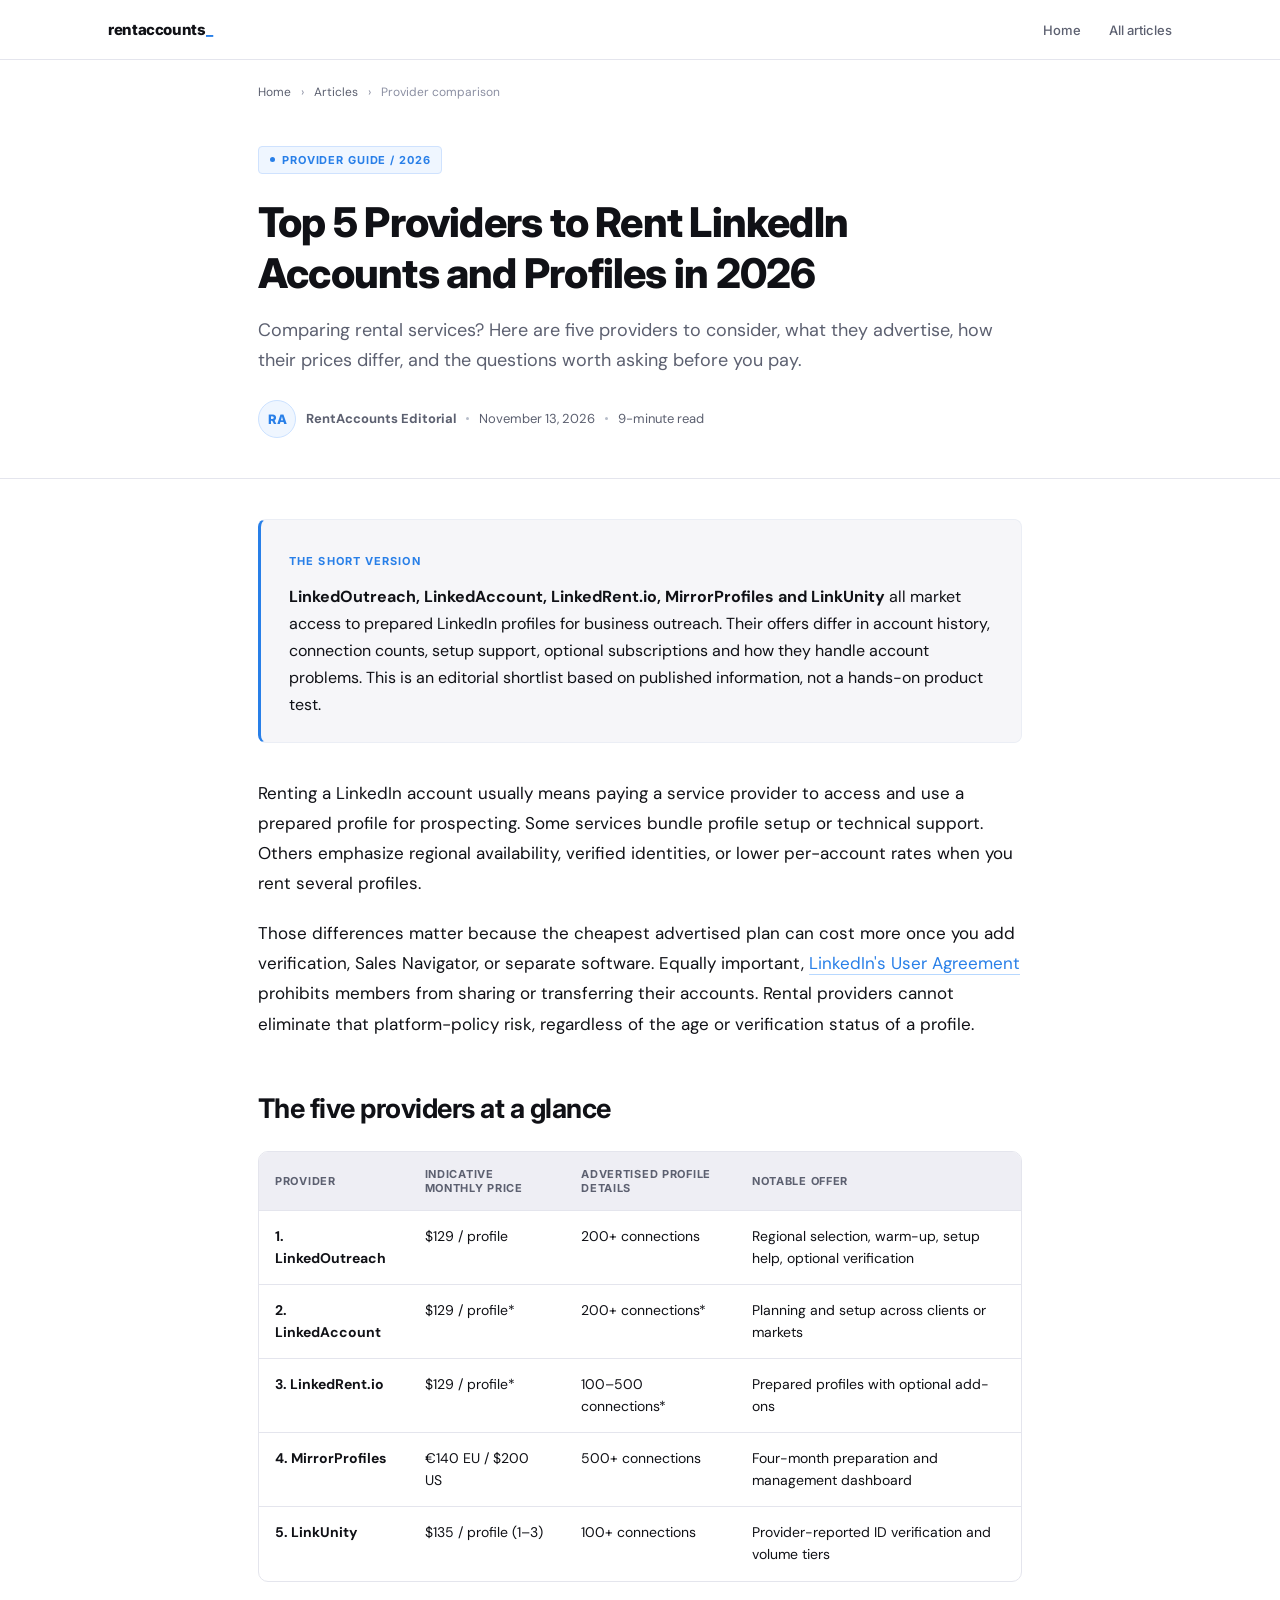
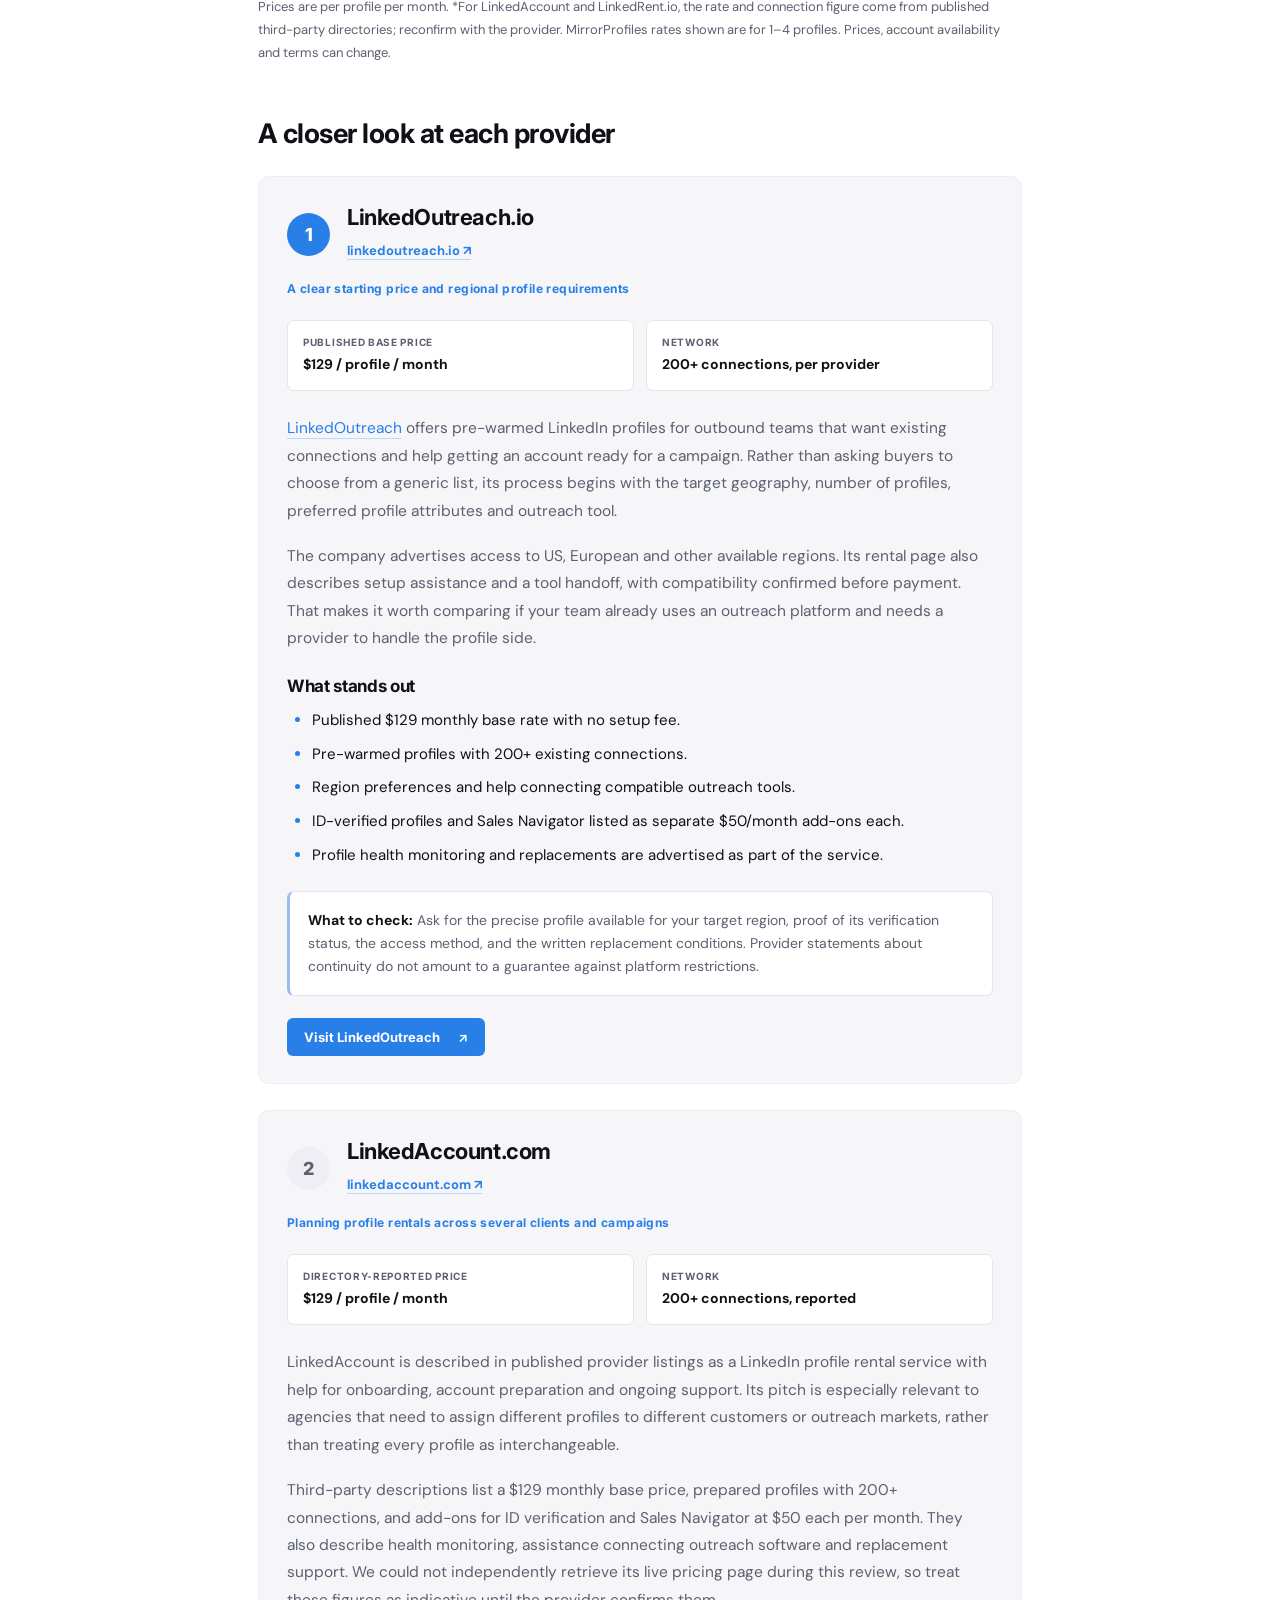
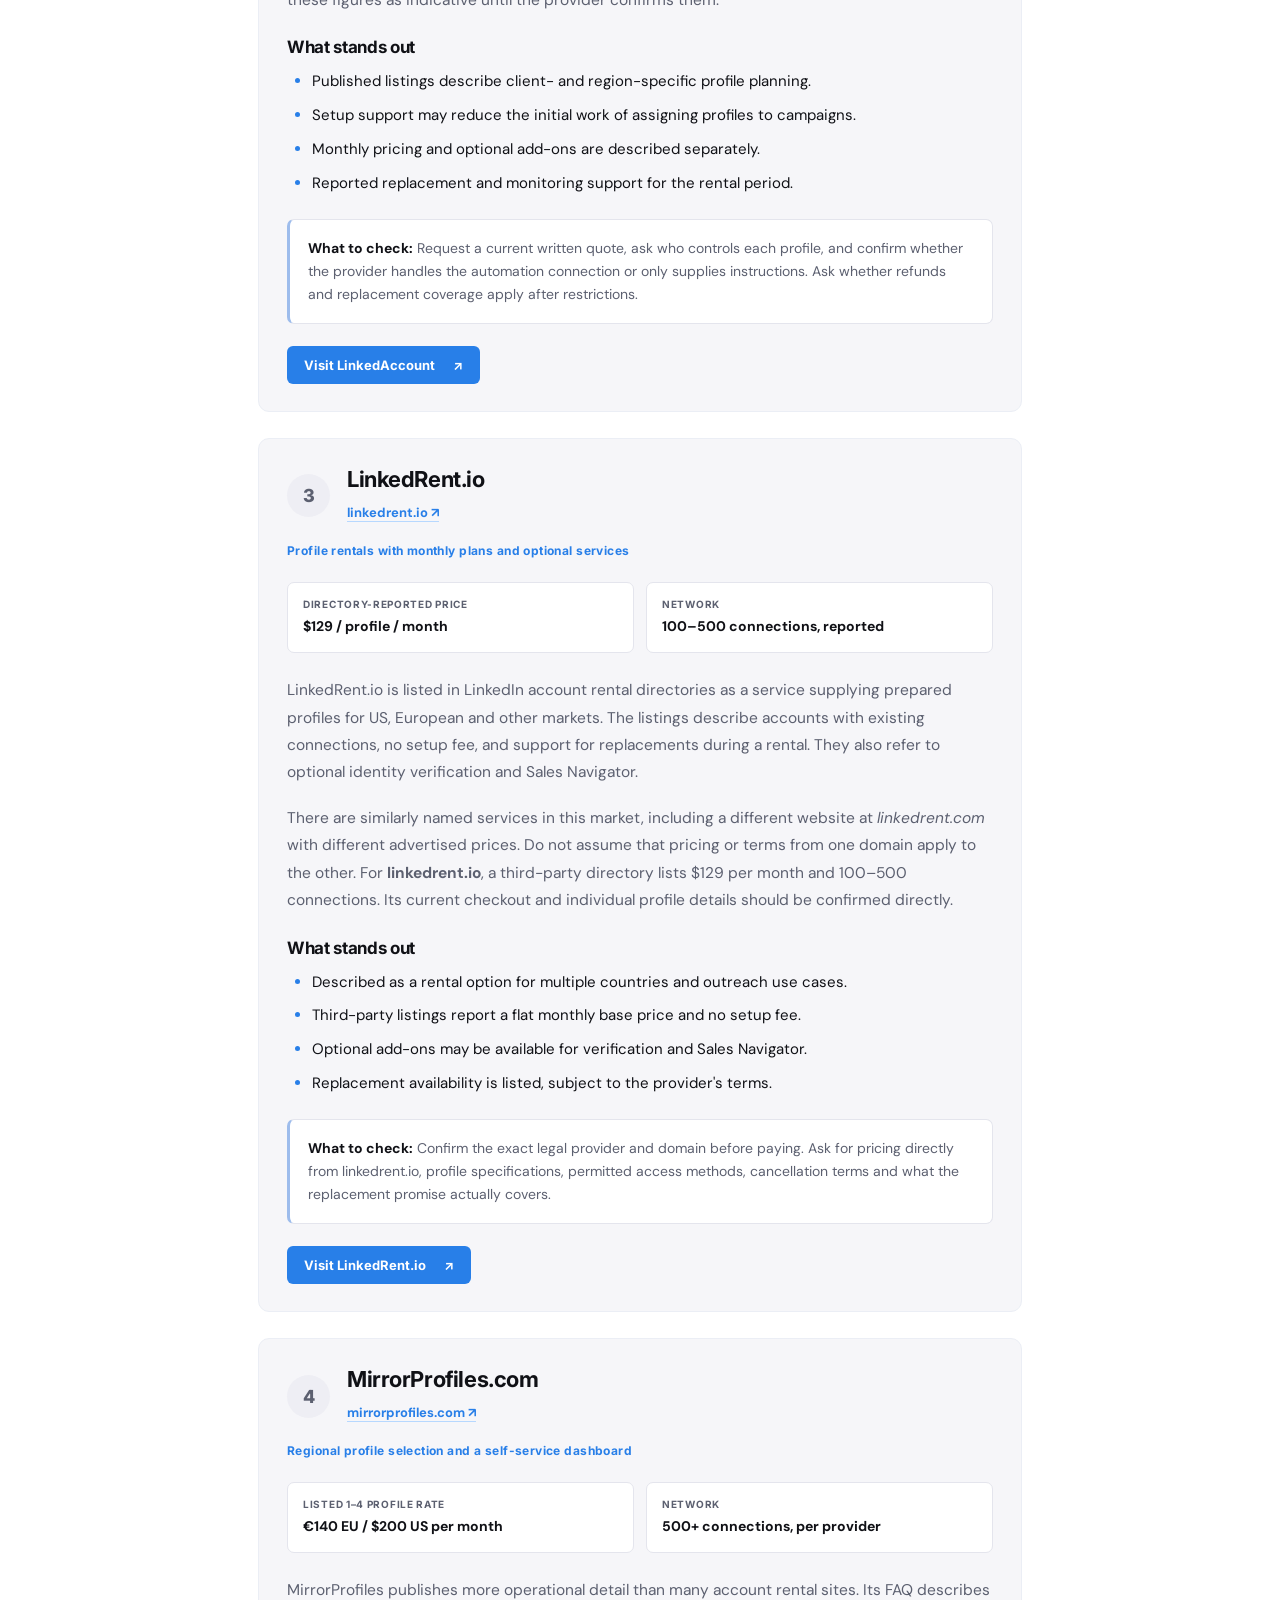
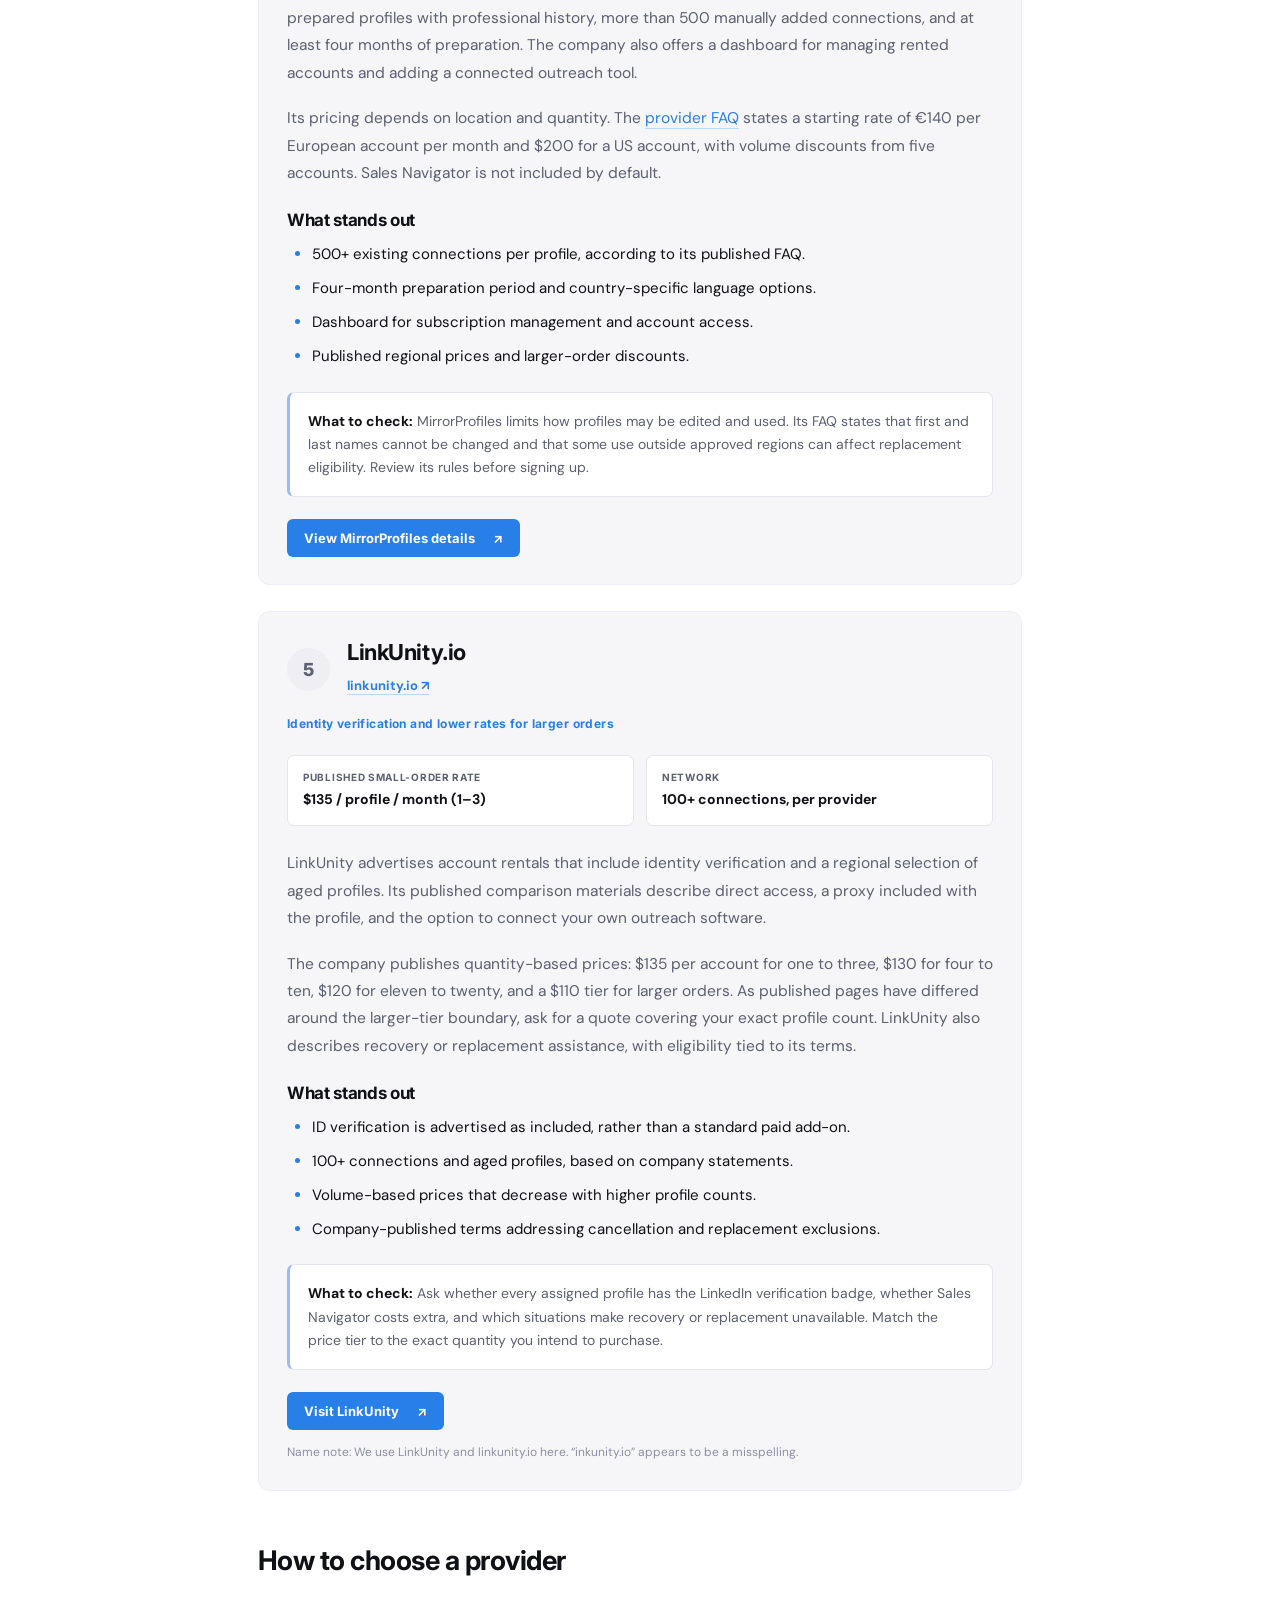
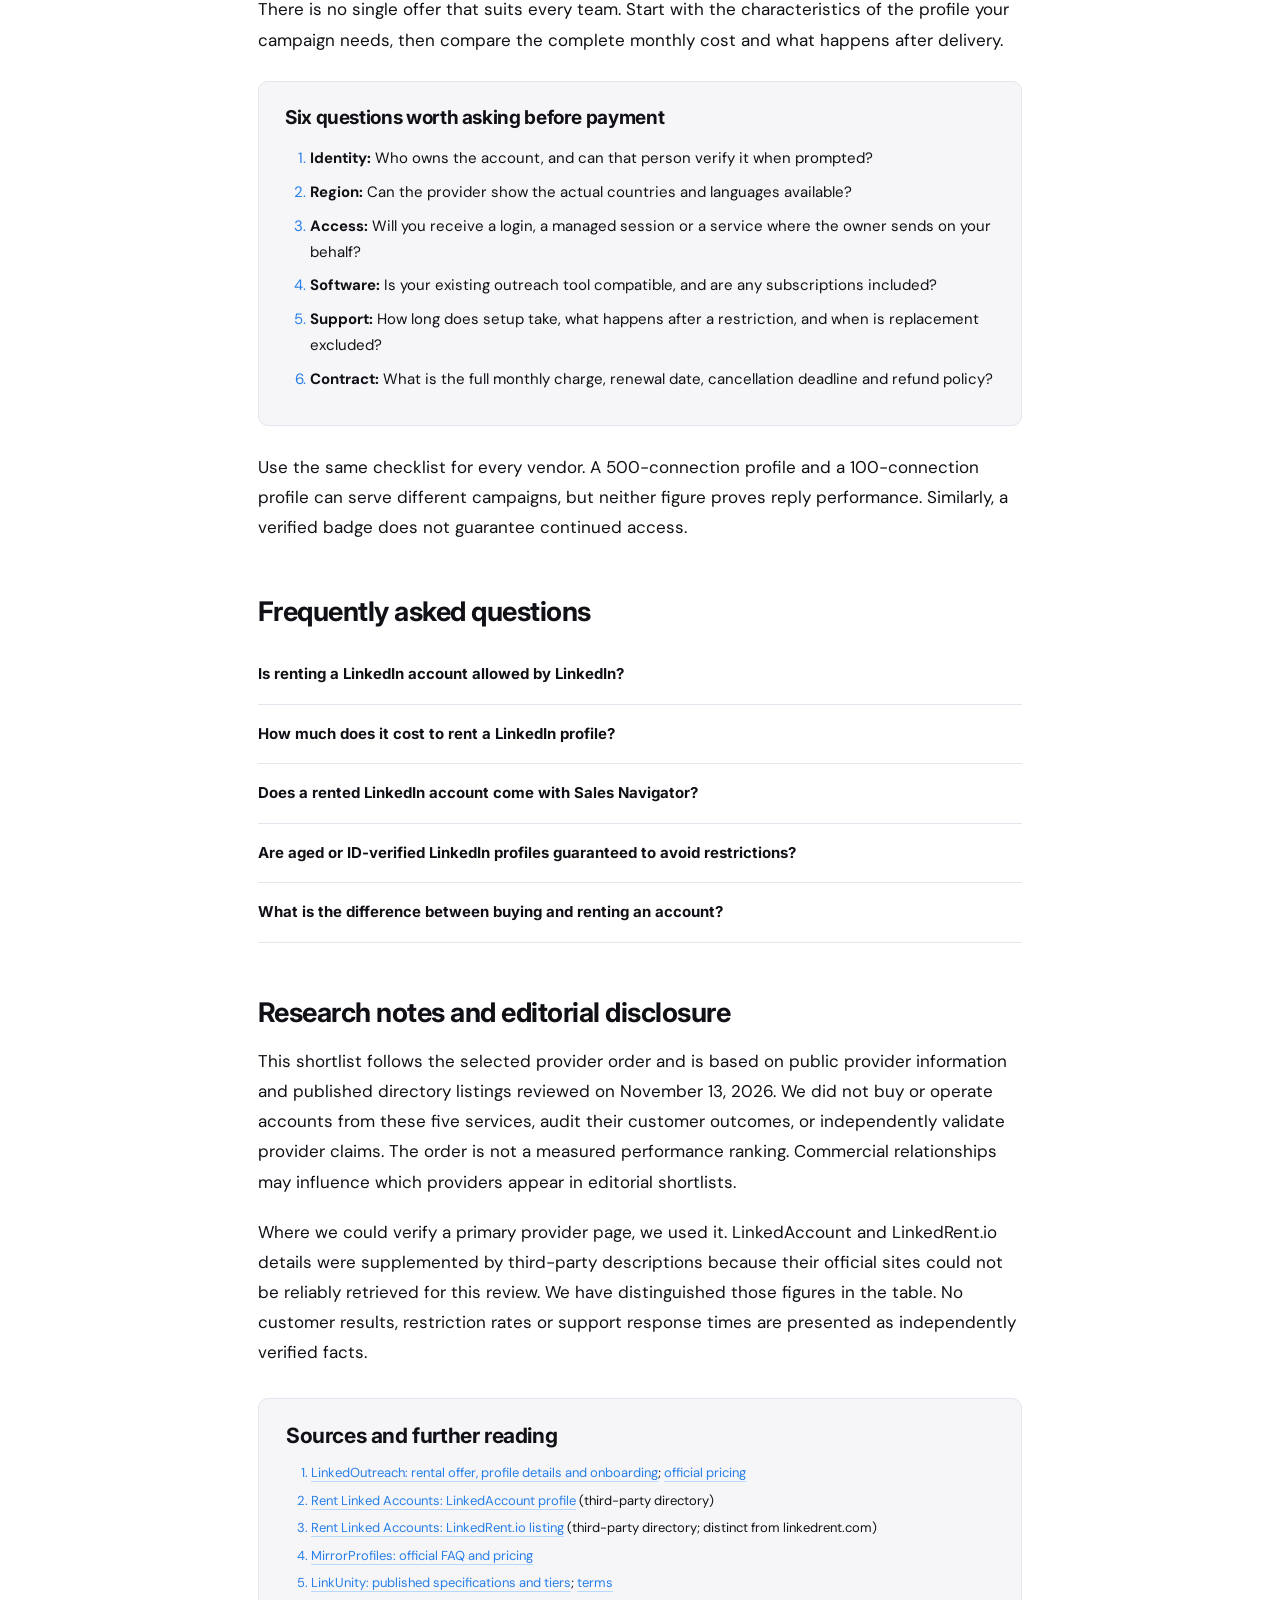
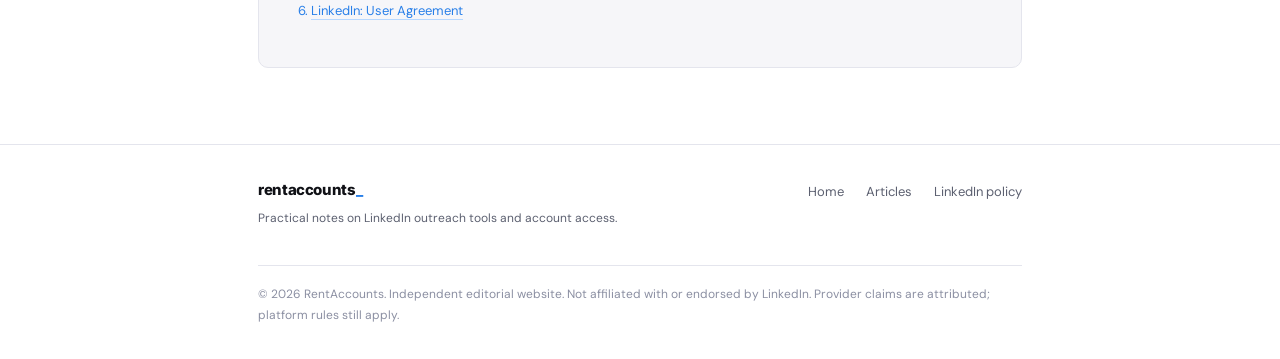
==== rent-linkedin-accounts-profiles/index.html @ 1e39a391 "Publish LinkedIn rental provider article at clean URL slug" ====
<!doctype html>
<html lang="en">
<head>
<meta charset="utf-8">
<meta name="viewport" content="width=device-width, initial-scale=1">
<meta name="theme-color" content="#142921">
<title>Top 5 Providers to Rent LinkedIn Accounts & Profiles (2026)</title>
<meta name="description" content="Compare five LinkedIn account rental providers in 2026: LinkedOutreach, LinkedAccount, LinkedRent.io, MirrorProfiles and LinkUnity. Pricing, features and terms.">
<meta name="robots" content="index,follow,max-image-preview:large">
<link rel="canonical" href="https://rentaccounts.github.io/LinkedIn/rent-linkedin-accounts-profiles/">
<meta property="og:type" content="article">
<meta property="og:site_name" content="RentAccounts">
<meta property="og:title" content="Top 5 Providers to Rent LinkedIn Accounts and Profiles in 2026">
<meta property="og:description" content="A side-by-side guide to pricing, profile details, support, and the questions to ask before renting.">
<meta property="og:url" content="https://rentaccounts.github.io/LinkedIn/rent-linkedin-accounts-profiles/">
<meta name="twitter:card" content="summary">
<link rel="preconnect" href="https://fonts.googleapis.com">
<link rel="preconnect" href="https://fonts.gstatic.com" crossorigin>
<link href="https://fonts.googleapis.com/css2?family=DM+Sans:wght@400;500;600;700&family=Manrope:wght@400;500;600;700;800&display=swap" rel="stylesheet">
<script type="application/ld+json">
{"@context":"https://schema.org","@type":"Article","headline":"Top 5 Providers to Rent LinkedIn Accounts and Profiles in 2026","description":"An editorial comparison of LinkedOutreach, LinkedAccount, LinkedRent.io, MirrorProfiles and LinkUnity.","datePublished":"2026-11-13","dateModified":"2026-11-13","inLanguage":"en","author":{"@type":"Organization","name":"RentAccounts"},"publisher":{"@type":"Organization","name":"RentAccounts"},"mainEntityOfPage":"https://rentaccounts.github.io/LinkedIn/rent-linkedin-accounts-profiles/"}
</script>
<script type="application/ld+json">
{"@context":"https://schema.org","@type":"BreadcrumbList","itemListElement":[{"@type":"ListItem","position":1,"name":"Home","item":"https://rentaccounts.github.io/LinkedIn/"},{"@type":"ListItem","position":2,"name":"Articles","item":"https://rentaccounts.github.io/LinkedIn/articles.html"},{"@type":"ListItem","position":3,"name":"Top 5 LinkedIn Account Rental Providers","item":"https://rentaccounts.github.io/LinkedIn/rent-linkedin-accounts-profiles/"}]}
</script>
<link rel="stylesheet" href="../article.css">
</head>
<body>
<a class="skip" href="#content">Skip to content</a>

<header class="header"><div class="container header-inner">
<a class="logo" href="../">rentaccounts<span class="logo-accent">_</span></a>
<nav class="nav" aria-label="Main navigation"><a href="../">Home</a><a href="../articles.html">All articles</a></nav>
</div></header>
<div class="container breadcrumbs" aria-label="Breadcrumb"><a href="../">Home</a><span>›</span><a href="../articles.html">Articles</a><span>›</span><span>Provider comparison</span></div>
<section class="article-hero"><div class="container hero-inner">
<div class="eyebrow">Provider guide / 2026</div>
<h1>Top 5 Providers to Rent <em>LinkedIn Accounts and Profiles</em> in 2026</h1>
<p class="dek">Comparing rental services? Here are five providers to consider, what they advertise, how their prices differ, and the questions worth asking before you pay.</p>
<div class="byline"><span class="author-icon">RA</span><strong>RentAccounts Editorial</strong><span class="sep"></span><span>November 13, 2026</span><span class="sep"></span><span>9-minute read</span></div>
</div></section>
<div class="container article-grid">
<article class="prose" id="content">
<div class="summary"><span class="overline">The short version</span><p><strong>LinkedOutreach, LinkedAccount, LinkedRent.io, MirrorProfiles and LinkUnity</strong> all market access to prepared LinkedIn profiles for business outreach. Their offers differ in account history, connection counts, setup support, optional subscriptions and how they handle account problems. This is an editorial shortlist based on published information, not a hands-on product test.</p></div>
<p>Renting a LinkedIn account usually means paying a service provider to access and use a prepared profile for prospecting. Some services bundle profile setup or technical support. Others emphasize regional availability, verified identities, or lower per-account rates when you rent several profiles.</p>
<p>Those differences matter because the cheapest advertised plan can cost more once you add verification, Sales Navigator, or separate software. Equally important, <a href="https://www.linkedin.com/legal/user-agreement" target="_blank" rel="noopener noreferrer">LinkedIn's User Agreement</a> prohibits members from sharing or transferring their accounts. Rental providers cannot eliminate that platform-policy risk, regardless of the age or verification status of a profile.</p>
<h2 id="comparison">The five providers at a glance</h2>
<div class="table-wrap"><table>
<thead><tr><th>Provider</th><th>Indicative monthly price</th><th>Advertised profile details</th><th>Notable offer</th></tr></thead>
<tbody>
<tr><td><strong>1. LinkedOutreach</strong></td><td>$129 / profile</td><td>200+ connections</td><td>Regional selection, warm-up, setup help, optional verification</td></tr>
<tr><td><strong>2. LinkedAccount</strong></td><td>$129 / profile*</td><td>200+ connections*</td><td>Planning and setup across clients or markets</td></tr>
<tr><td><strong>3. LinkedRent.io</strong></td><td>$129 / profile*</td><td>100–500 connections*</td><td>Prepared profiles with optional add-ons</td></tr>
<tr><td><strong>4. MirrorProfiles</strong></td><td>€140 EU / $200 US</td><td>500+ connections</td><td>Four-month preparation and management dashboard</td></tr>
<tr><td><strong>5. LinkUnity</strong></td><td>$135 / profile (1–3)</td><td>100+ connections</td><td>Provider-reported ID verification and volume tiers</td></tr>
</tbody></table></div>
<p class="table-caption">Prices are per profile per month. *For LinkedAccount and LinkedRent.io, the rate and connection figure come from published third-party directories; reconfirm with the provider. MirrorProfiles rates shown are for 1–4 profiles. Prices, account availability and terms can change.</p>
<h2 id="providers">A closer look at each provider</h2>
<section class="provider-card" id="linkedoutreach">
<div class="provider-heading"><div class="rank">1</div><div><h2>LinkedOutreach.io</h2><a class="provider-link" href="https://www.linkedoutreach.io/" target="_blank" rel="noopener noreferrer">linkedoutreach.io ↗</a></div></div>
<div class="provider-kicker">A clear starting price and regional profile requirements</div>
<div class="facts"><div class="fact"><small>Published base price</small><strong>$129 / profile / month</strong></div><div class="fact"><small>Network</small><strong>200+ connections, per provider</strong></div></div>
<p><a href="https://www.linkedoutreach.io/rent-linkedin-account" target="_blank" rel="noopener noreferrer">LinkedOutreach</a> offers pre-warmed LinkedIn profiles for outbound teams that want existing connections and help getting an account ready for a campaign. Rather than asking buyers to choose from a generic list, its process begins with the target geography, number of profiles, preferred profile attributes and outreach tool.</p>
<p>The company advertises access to US, European and other available regions. Its rental page also describes setup assistance and a tool handoff, with compatibility confirmed before payment. That makes it worth comparing if your team already uses an outreach platform and needs a provider to handle the profile side.</p>
<h3>What stands out</h3><ul><li>Published $129 monthly base rate with no setup fee.</li><li>Pre-warmed profiles with 200+ existing connections.</li><li>Region preferences and help connecting compatible outreach tools.</li><li>ID-verified profiles and Sales Navigator listed as separate $50/month add-ons each.</li><li>Profile health monitoring and replacements are advertised as part of the service.</li></ul>
<div class="callout"><strong>What to check:</strong> Ask for the precise profile available for your target region, proof of its verification status, the access method, and the written replacement conditions. Provider statements about continuity do not amount to a guarantee against platform restrictions.</div>
<a class="visit" href="https://www.linkedoutreach.io/rent-linkedin-account" target="_blank" rel="noopener noreferrer">Visit LinkedOutreach <span>↗</span></a>
</section>
<section class="provider-card" id="linkedaccount">
<div class="provider-heading"><div class="rank">2</div><div><h2>LinkedAccount.com</h2><a class="provider-link" href="https://linkedaccount.com/" target="_blank" rel="noopener noreferrer">linkedaccount.com ↗</a></div></div>
<div class="provider-kicker">Planning profile rentals across several clients and campaigns</div>
<div class="facts"><div class="fact"><small>Directory-reported price</small><strong>$129 / profile / month</strong></div><div class="fact"><small>Network</small><strong>200+ connections, reported</strong></div></div>
<p>LinkedAccount is described in published provider listings as a LinkedIn profile rental service with help for onboarding, account preparation and ongoing support. Its pitch is especially relevant to agencies that need to assign different profiles to different customers or outreach markets, rather than treating every profile as interchangeable.</p>
<p>Third-party descriptions list a $129 monthly base price, prepared profiles with 200+ connections, and add-ons for ID verification and Sales Navigator at $50 each per month. They also describe health monitoring, assistance connecting outreach software and replacement support. We could not independently retrieve its live pricing page during this review, so treat these figures as indicative until the provider confirms them.</p>
<h3>What stands out</h3><ul><li>Published listings describe client- and region-specific profile planning.</li><li>Setup support may reduce the initial work of assigning profiles to campaigns.</li><li>Monthly pricing and optional add-ons are described separately.</li><li>Reported replacement and monitoring support for the rental period.</li></ul>
<div class="callout"><strong>What to check:</strong> Request a current written quote, ask who controls each profile, and confirm whether the provider handles the automation connection or only supplies instructions. Ask whether refunds and replacement coverage apply after restrictions.</div>
<a class="visit" href="https://linkedaccount.com/" target="_blank" rel="noopener noreferrer">Visit LinkedAccount <span>↗</span></a>
</section>
<section class="provider-card" id="linkedrent">
<div class="provider-heading"><div class="rank">3</div><div><h2>LinkedRent.io</h2><a class="provider-link" href="https://linkedrent.io/" target="_blank" rel="noopener noreferrer">linkedrent.io ↗</a></div></div>
<div class="provider-kicker">Profile rentals with monthly plans and optional services</div>
<div class="facts"><div class="fact"><small>Directory-reported price</small><strong>$129 / profile / month</strong></div><div class="fact"><small>Network</small><strong>100–500 connections, reported</strong></div></div>
<p>LinkedRent.io is listed in LinkedIn account rental directories as a service supplying prepared profiles for US, European and other markets. The listings describe accounts with existing connections, no setup fee, and support for replacements during a rental. They also refer to optional identity verification and Sales Navigator.</p>
<p>There are similarly named services in this market, including a different website at <em>linkedrent.com</em> with different advertised prices. Do not assume that pricing or terms from one domain apply to the other. For <strong>linkedrent.io</strong>, a third-party directory lists $129 per month and 100–500 connections. Its current checkout and individual profile details should be confirmed directly.</p>
<h3>What stands out</h3><ul><li>Described as a rental option for multiple countries and outreach use cases.</li><li>Third-party listings report a flat monthly base price and no setup fee.</li><li>Optional add-ons may be available for verification and Sales Navigator.</li><li>Replacement availability is listed, subject to the provider's terms.</li></ul>
<div class="callout"><strong>What to check:</strong> Confirm the exact legal provider and domain before paying. Ask for pricing directly from linkedrent.io, profile specifications, permitted access methods, cancellation terms and what the replacement promise actually covers.</div>
<a class="visit" href="https://linkedrent.io/" target="_blank" rel="noopener noreferrer">Visit LinkedRent.io <span>↗</span></a>
</section>
<section class="provider-card" id="mirrorprofiles">
<div class="provider-heading"><div class="rank">4</div><div><h2>MirrorProfiles.com</h2><a class="provider-link" href="https://mirrorprofiles.com/en/" target="_blank" rel="noopener noreferrer">mirrorprofiles.com ↗</a></div></div>
<div class="provider-kicker">Regional profile selection and a self-service dashboard</div>
<div class="facts"><div class="fact"><small>Listed 1–4 profile rate</small><strong>€140 EU / $200 US per month</strong></div><div class="fact"><small>Network</small><strong>500+ connections, per provider</strong></div></div>
<p>MirrorProfiles publishes more operational detail than many account rental sites. Its FAQ describes prepared profiles with professional history, more than 500 manually added connections, and at least four months of preparation. The company also offers a dashboard for managing rented accounts and adding a connected outreach tool.</p>
<p>Its pricing depends on location and quantity. The <a href="https://mirrorprofiles.com/faq/" target="_blank" rel="noopener noreferrer">provider FAQ</a> states a starting rate of €140 per European account per month and $200 for a US account, with volume discounts from five accounts. Sales Navigator is not included by default.</p>
<h3>What stands out</h3><ul><li>500+ existing connections per profile, according to its published FAQ.</li><li>Four-month preparation period and country-specific language options.</li><li>Dashboard for subscription management and account access.</li><li>Published regional prices and larger-order discounts.</li></ul>
<div class="callout"><strong>What to check:</strong> MirrorProfiles limits how profiles may be edited and used. Its FAQ states that first and last names cannot be changed and that some use outside approved regions can affect replacement eligibility. Review its rules before signing up.</div>
<a class="visit" href="https://mirrorprofiles.com/faq/" target="_blank" rel="noopener noreferrer">View MirrorProfiles details <span>↗</span></a>
</section>
<section class="provider-card" id="linkunity">
<div class="provider-heading"><div class="rank">5</div><div><h2>LinkUnity.io</h2><a class="provider-link" href="https://linkunity.io/" target="_blank" rel="noopener noreferrer">linkunity.io ↗</a></div></div>
<div class="provider-kicker">Identity verification and lower rates for larger orders</div>
<div class="facts"><div class="fact"><small>Published small-order rate</small><strong>$135 / profile / month (1–3)</strong></div><div class="fact"><small>Network</small><strong>100+ connections, per provider</strong></div></div>
<p>LinkUnity advertises account rentals that include identity verification and a regional selection of aged profiles. Its published comparison materials describe direct access, a proxy included with the profile, and the option to connect your own outreach software.</p>
<p>The company publishes quantity-based prices: $135 per account for one to three, $130 for four to ten, $120 for eleven to twenty, and a $110 tier for larger orders. As published pages have differed around the larger-tier boundary, ask for a quote covering your exact profile count. LinkUnity also describes recovery or replacement assistance, with eligibility tied to its terms.</p>
<h3>What stands out</h3><ul><li>ID verification is advertised as included, rather than a standard paid add-on.</li><li>100+ connections and aged profiles, based on company statements.</li><li>Volume-based prices that decrease with higher profile counts.</li><li>Company-published terms addressing cancellation and replacement exclusions.</li></ul>
<div class="callout"><strong>What to check:</strong> Ask whether every assigned profile has the LinkedIn verification badge, whether Sales Navigator costs extra, and which situations make recovery or replacement unavailable. Match the price tier to the exact quantity you intend to purchase.</div>
<a class="visit" href="https://linkunity.io/" target="_blank" rel="noopener noreferrer">Visit LinkUnity <span>↗</span></a>
<p class="mini-note">Name note: We use LinkUnity and linkunity.io here. “inkunity.io” appears to be a misspelling.</p>
</section>
<h2 id="choosing">How to choose a provider</h2>
<p>There is no single offer that suits every team. Start with the characteristics of the profile your campaign needs, then compare the complete monthly cost and what happens after delivery.</p>
<div class="checklist"><h3>Six questions worth asking before payment</h3><ol>
<li><strong>Identity:</strong> Who owns the account, and can that person verify it when prompted?</li>
<li><strong>Region:</strong> Can the provider show the actual countries and languages available?</li>
<li><strong>Access:</strong> Will you receive a login, a managed session or a service where the owner sends on your behalf?</li>
<li><strong>Software:</strong> Is your existing outreach tool compatible, and are any subscriptions included?</li>
<li><strong>Support:</strong> How long does setup take, what happens after a restriction, and when is replacement excluded?</li>
<li><strong>Contract:</strong> What is the full monthly charge, renewal date, cancellation deadline and refund policy?</li>
</ol></div>
<p>Use the same checklist for every vendor. A 500-connection profile and a 100-connection profile can serve different campaigns, but neither figure proves reply performance. Similarly, a verified badge does not guarantee continued access.</p>
<h2 id="faq">Frequently asked questions</h2>
<details><summary>Is renting a LinkedIn account allowed by LinkedIn?</summary><p>LinkedIn's User Agreement says members must not share or transfer accounts. That creates a platform-policy risk with profile rental arrangements. Check the current agreement and the specific service model before purchasing.</p></details>
<details><summary>How much does it cost to rent a LinkedIn profile?</summary><p>For the five services listed here, published or directory-reported base rates start around $129–$135 per account per month for several providers. MirrorProfiles publishes separate euro and dollar rates by geography. Add-ons, volume tiers and availability change the total.</p></details>
<details><summary>Does a rented LinkedIn account come with Sales Navigator?</summary><p>Do not assume it does. LinkedOutreach lists Sales Navigator as a separate $50/month add-on, and MirrorProfiles says it is not included by default. Ask the other providers for the exact subscription included in your quote.</p></details>
<details><summary>Are aged or ID-verified LinkedIn profiles guaranteed to avoid restrictions?</summary><p>No. The account's age, network and verification status cannot remove policy risk or guarantee access. Read the provider's written recovery, replacement and refund conditions.</p></details>
<details><summary>What is the difference between buying and renting an account?</summary><p>Buying is usually described as a one-time transfer, whereas renting involves recurring payment for access and possibly setup or support. Both models require careful consideration of ownership, authorization and LinkedIn's account-sharing restrictions.</p></details>
<h2 id="methodology">Research notes and editorial disclosure</h2>
<p>This shortlist follows the selected provider order and is based on public provider information and published directory listings reviewed on November 13, 2026. We did not buy or operate accounts from these five services, audit their customer outcomes, or independently validate provider claims. The order is not a measured performance ranking. Commercial relationships may influence which providers appear in editorial shortlists.</p>
<p>Where we could verify a primary provider page, we used it. LinkedAccount and LinkedRent.io details were supplemented by third-party descriptions because their official sites could not be reliably retrieved for this review. We have distinguished those figures in the table. No customer results, restriction rates or support response times are presented as independently verified facts.</p>
<div class="sources"><h2>Sources and further reading</h2><ol>
<li><a href="https://www.linkedoutreach.io/rent-linkedin-account" target="_blank" rel="noopener noreferrer">LinkedOutreach: rental offer, profile details and onboarding</a>; <a href="https://www.linkedoutreach.io/" target="_blank" rel="noopener noreferrer">official pricing</a></li>
<li><a href="https://rentlinkedaccounts.com/linkedaccount/" target="_blank" rel="noopener noreferrer">Rent Linked Accounts: LinkedAccount profile</a> (third-party directory)</li>
<li><a href="https://rentlinkedaccounts.com/" target="_blank" rel="noopener noreferrer">Rent Linked Accounts: LinkedRent.io listing</a> (third-party directory; distinct from linkedrent.com)</li>
<li><a href="https://mirrorprofiles.com/faq/" target="_blank" rel="noopener noreferrer">MirrorProfiles: official FAQ and pricing</a></li>
<li><a href="https://linkunity.io/tpost/linkunity-vs-mirrorprofiles" target="_blank" rel="noopener noreferrer">LinkUnity: published specifications and tiers</a>; <a href="https://linkunity.io/terms_and_conditions_of_use" target="_blank" rel="noopener noreferrer">terms</a></li>
<li><a href="https://www.linkedin.com/legal/user-agreement" target="_blank" rel="noopener noreferrer">LinkedIn: User Agreement</a></li>
</ol></div>
</article>
<aside class="toc" aria-label="Article contents"><div class="overline">In this guide</div>
<a href="#comparison">Pricing comparison</a>
<a href="#linkedoutreach"><span class="toc-number">01</span>LinkedOutreach</a>
<a href="#linkedaccount"><span class="toc-number">02</span>LinkedAccount</a>
<a href="#linkedrent"><span class="toc-number">03</span>LinkedRent.io</a>
<a href="#mirrorprofiles"><span class="toc-number">04</span>MirrorProfiles</a>
<a href="#linkunity"><span class="toc-number">05</span>LinkUnity</a>
<div class="toc-divider"></div>
<a href="#choosing">How to choose</a><a href="#faq">FAQ</a><a href="#methodology">Methodology and sources</a>
<div class="toc-divider"></div><div class="toc-note">Prices and service claims are subject to change. Request written terms before making a purchase.</div>
</aside></div>
<footer class="footer"><div class="container"><div class="foot-grid"><div><a class="logo" href="../">rentaccounts<span class="logo-accent">_</span></a><p>Practical notes on LinkedIn outreach tools and account access.</p></div><div class="footlinks"><a href="../">Home</a><a href="../articles.html">Articles</a><a href="https://www.linkedin.com/legal/user-agreement" target="_blank" rel="noopener noreferrer">LinkedIn policy</a></div></div><div class="foot-bottom">© 2026 RentAccounts. Independent editorial website. Not affiliated with or endorsed by LinkedIn. Provider claims are attributed; platform rules still apply.</div></div></footer>
</body>
</html>
---- article.css ----
@import url('https://fonts.googleapis.com/css2?family=DM+Sans:wght@400;500;600;700&family=Inter:wght@400;500;600;700;800&display=swap');
:root{--text:#101116;--text-sec:#5c6070;--text-muted:#8b8fa2;--border:#e4e5ed;--border-light:#ebeef5;--accent:#287fe8;--accent-dim:#eff6ff;--bg-card:#f6f6f9;--bg-card-2:#eeeef4}
*{box-sizing:border-box}html{scroll-behavior:smooth}body{background:#fff;margin:0;color:var(--text);font-family:"DM Sans",sans-serif;font-size:17px;line-height:1.77;-webkit-font-smoothing:antialiased}a{color:var(--accent)}a:hover{color:#1757a5}.skip{position:absolute;top:-70px;left:12px;background:#fff;padding:10px;z-index:30}.skip:focus{top:10px}.topbar{display:none}
.container{width:100%;max-width:820px;padding:0 28px;margin:0 auto}.header{background:rgba(255,255,255,.96);backdrop-filter:blur(10px);border-bottom:1px solid var(--border);position:sticky;top:0;z-index:10}.header .container{max-width:1120px}.header-inner{display:flex;align-items:center;justify-content:space-between;gap:25px;min-height:59px}.logo{font:800 15px Inter,sans-serif;letter-spacing:-.025em;text-decoration:none;color:var(--text);display:flex;align-items:center}.logo:hover{color:var(--text)}.logo-icon{display:none}.logo-accent{color:var(--accent)}.nav{display:flex;align-items:center;gap:28px}.nav a{font:500 13px Inter,sans-serif;text-decoration:none;color:var(--text-sec)}.nav a:hover{color:var(--accent)}.breadcrumbs{font-size:12px;color:var(--text-muted);padding-top:22px;display:flex;gap:10px;flex-wrap:wrap}.breadcrumbs a{color:var(--text-sec);text-decoration:none}
.article-hero{padding:38px 0 40px;border-bottom:1px solid var(--border);background:#fff}.hero-inner{max-width:820px}.eyebrow{display:inline-flex;align-items:center;gap:7px;font:700 11px Inter,sans-serif;letter-spacing:.08em;text-transform:uppercase;color:var(--accent);background:var(--accent-dim);border:1px solid #cfe2fe;border-radius:4px;padding:6px 11px}.eyebrow:before{content:"";display:inline-block;width:5px;height:5px;border-radius:50%;background:var(--accent)}h1,h2,h3{font-family:Inter,sans-serif;letter-spacing:-.019em;line-height:1.24}h1{font-size:clamp(27px,4.6vw,41px);font-weight:800;margin:23px 0 18px;color:var(--text)}h1 em{color:var(--text);font-style:normal}.dek{color:var(--text-sec);font-size:18px;line-height:1.65;margin:0 0 24px}.byline{display:flex;align-items:center;flex-wrap:wrap;gap:10px;font-size:13px;color:var(--text-sec)}.author-icon{display:inline-flex;align-items:center;justify-content:center;background:var(--accent-dim);border:1px solid #cce2ff;color:var(--accent);width:38px;height:38px;border-radius:50%;font:800 13px Inter,sans-serif}.sep{height:3px;width:3px;background:#b7bdca;border-radius:50%}
.article-grid{display:block;padding-top:40px;padding-bottom:45px}.prose{font-size:17px}.prose>p,.provider-card p{line-height:1.77;margin:0 0 20px;color:var(--text)}.prose h2{font-size:clamp(22px,3vw,27px);font-weight:700;margin:53px 0 17px;scroll-margin-top:85px}.prose h3{font-size:19px;font-weight:700;margin:27px 0 13px}.prose a{text-decoration:none;border-bottom:1px solid #b7d8ff}.prose a:hover{border-color:var(--accent)}.prose ul,.prose ol{padding-left:25px;margin:13px 0 23px}.prose li{margin:8px 0;line-height:1.72}.prose li::marker{color:var(--accent)}
.summary{margin:0 0 35px;background:var(--bg-card);border:1px solid var(--border-light);border-left:3px solid var(--accent);border-radius:8px;padding:24px 28px}.summary p{font-size:16px;margin:9px 0 0;color:var(--text);line-height:1.69}.summary strong{color:var(--text)}.overline{color:var(--accent);font:700 11px Inter,sans-serif;letter-spacing:.1em;text-transform:uppercase}
.table-wrap{overflow-x:auto;border:1px solid var(--border);border-radius:10px;margin:26px 0 13px}.prose table{width:100%;border-collapse:collapse;min-width:620px;font-size:14px}thead th{background:var(--bg-card-2);text-align:left;padding:15px 16px;border-bottom:1px solid var(--border);color:var(--text-sec);font:700 11px Inter,sans-serif;text-transform:uppercase;letter-spacing:.065em}tbody td{padding:15px 16px;border-bottom:1px solid var(--border);color:var(--text);vertical-align:top;line-height:1.54}tbody tr:last-child td{border-bottom:0}.table-caption{font-size:13px!important;color:var(--text-sec)!important;line-height:1.6;margin:10px 0 34px!important}
.provider-card{padding:27px 28px;background:var(--bg-card);border:1px solid var(--border-light);border-radius:11px;margin:26px 0}.provider-heading{display:flex;align-items:center;gap:17px}.rank{width:43px;height:43px;display:flex;align-items:center;justify-content:center;background:var(--bg-card-2);border-radius:50%;font:800 18px Inter,sans-serif;color:var(--text-sec);flex-shrink:0}.provider-card:first-of-type .rank{background:var(--accent);color:#fff}.provider-heading h2{font-size:22px;margin:0 0 3px}.provider-link{font-size:13px;font-weight:700}.provider-kicker{margin-top:17px;color:var(--accent);font:700 12px Inter,sans-serif;letter-spacing:.035em}
.facts{display:grid;grid-template-columns:1fr 1fr;gap:12px;margin:24px 0}.fact{border:1px solid var(--border);background:#fff;border-radius:7px;padding:15px}.fact small{font:700 10px Inter,sans-serif;letter-spacing:.07em;color:var(--text-sec);text-transform:uppercase;display:block;margin:0 0 6px}.fact strong{font-size:14px;line-height:1.5;display:block}.provider-card p{font-size:15.5px;color:var(--text-sec);margin-bottom:18px}.provider-card h3{font-size:17px;margin:23px 0 11px}.provider-card ul{margin:6px 0 20px;font-size:15px}.provider-card li{margin-bottom:7px}.callout{padding:17px 18px;margin:22px 0;background:#fff;border:1px solid var(--border);border-left:3px solid #9dbcec;border-radius:7px;font-size:14px;line-height:1.65;color:var(--text-sec)}.callout strong{color:var(--text)}.visit{display:inline-flex!important;align-items:center;gap:18px;text-decoration:none!important;border:0!important;background:var(--accent);color:#fff!important;border-radius:6px;padding:11px 17px;font:700 13px Inter,sans-serif}.visit:hover{background:#1760b6;color:#fff!important}.mini-note{font-size:12px!important;color:var(--text-muted)!important;margin:12px 0 0!important}
.checklist{padding:24px 26px;border:1px solid var(--border);background:var(--bg-card);border-radius:10px;margin:26px 0}.checklist h3{margin:0 0 17px}.checklist ol{margin:0}.checklist li{font-size:15px}.prose details{border-bottom:1px solid var(--border);padding:18px 0}.prose summary{font:700 15px/1.5 Inter,sans-serif;cursor:pointer;list-style:none}.prose summary::-webkit-details-marker{display:none}.prose details p{font-size:15px;color:var(--text-sec);margin:14px 0 2px}.sources{border:1px solid var(--border);background:var(--bg-card);padding:24px 27px;border-radius:10px;margin:31px 0}.sources h2{font-size:21px;margin:0 0 14px}.sources li{font-size:13px;line-height:1.5;overflow-wrap:anywhere}.toc{display:none}
.footer{background:#fff;border-top:1px solid var(--border);padding:35px 0 32px;color:var(--text-sec)}.foot-grid{display:flex;gap:30px;align-items:start;justify-content:space-between;flex-wrap:wrap}.footer .logo{color:var(--text)}.footer p{color:var(--text-sec);font-size:12px;margin:9px 0}.footlinks{display:flex;gap:22px;flex-wrap:wrap}.footlinks a{color:var(--text-sec);text-decoration:none;font-size:13px}.foot-bottom{border-top:1px solid var(--border);margin-top:27px;padding-top:18px;font-size:12px;color:var(--text-muted)}
@media(max-width:650px){.container{padding:0 18px}.header-inner{min-height:58px}.nav{gap:15px}.nav a{font-size:12px}.article-hero{padding:29px 0 36px}.article-grid{padding-top:27px}.facts{grid-template-columns:1fr 1fr}.provider-card{padding:21px 18px}.provider-heading h2{font-size:19px}.rank{width:36px;height:36px;font-size:15px}.summary{padding:20px}.dek{font-size:17px}}
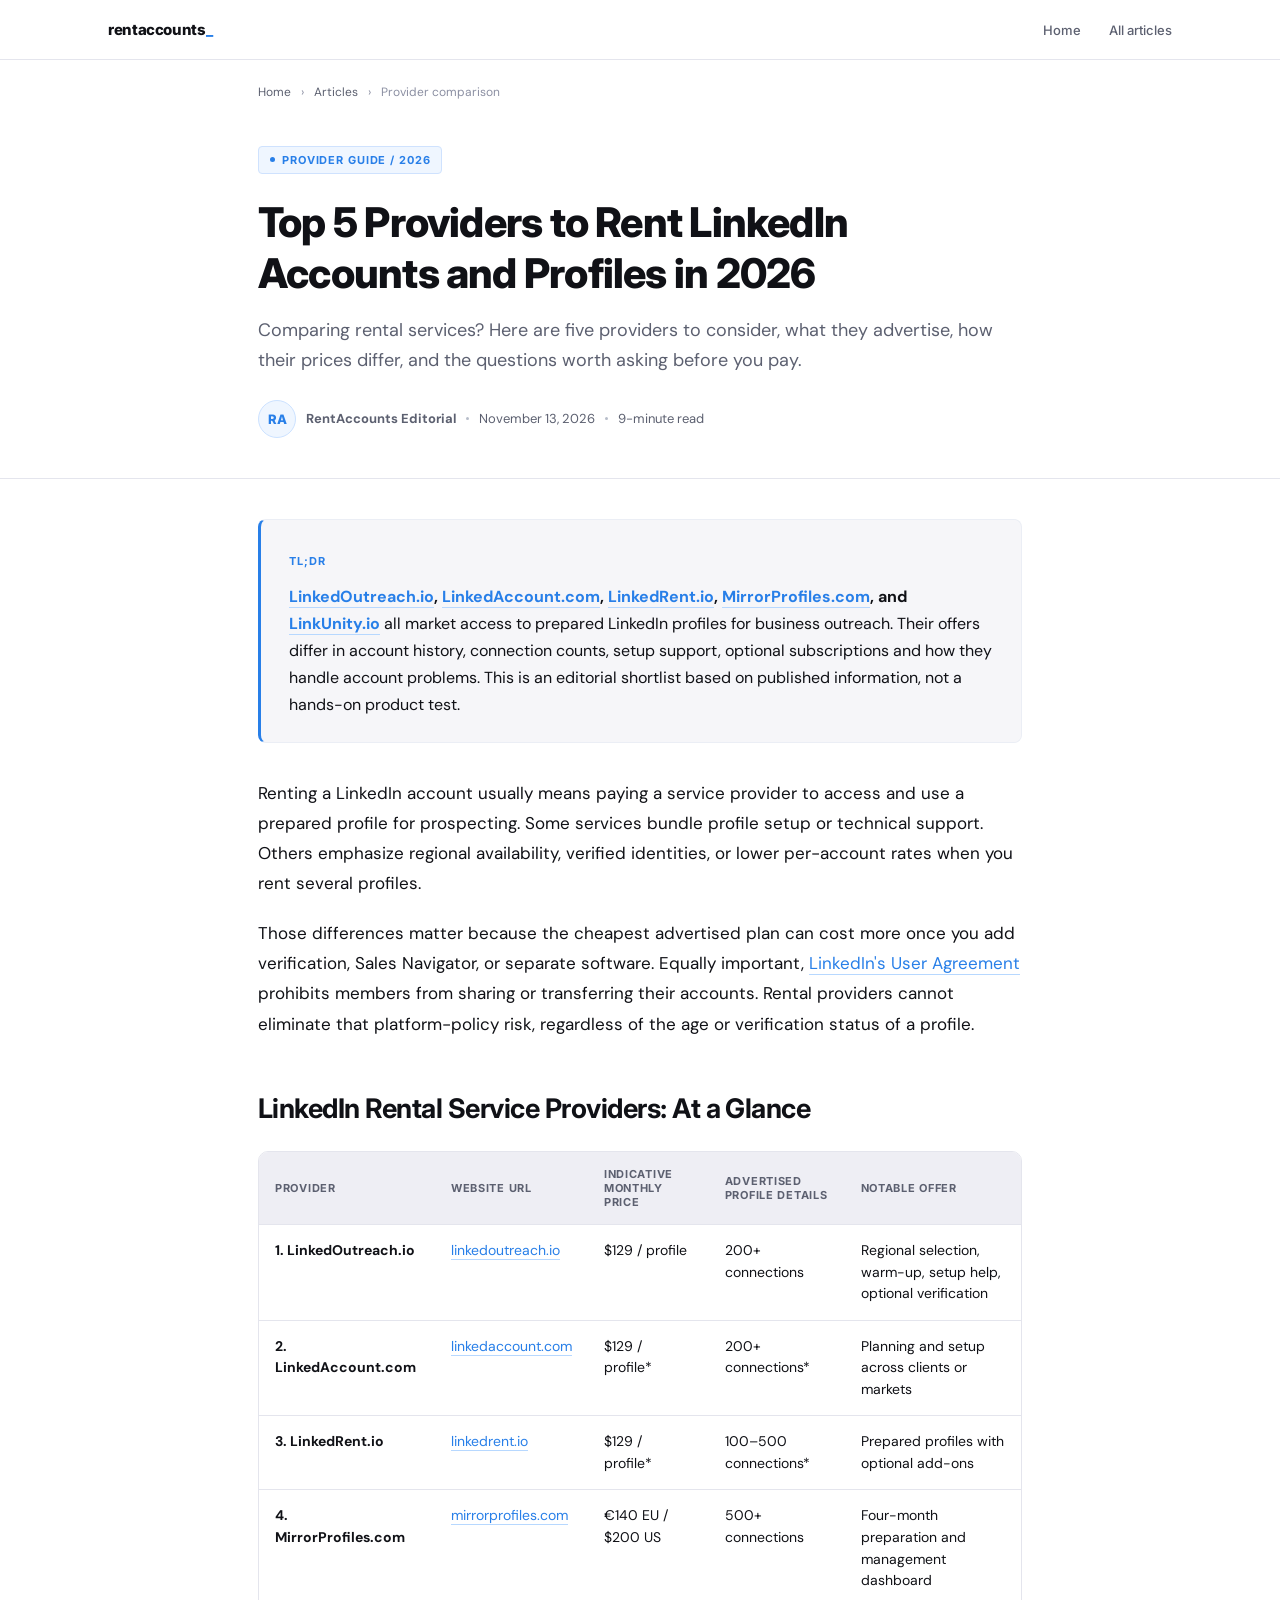
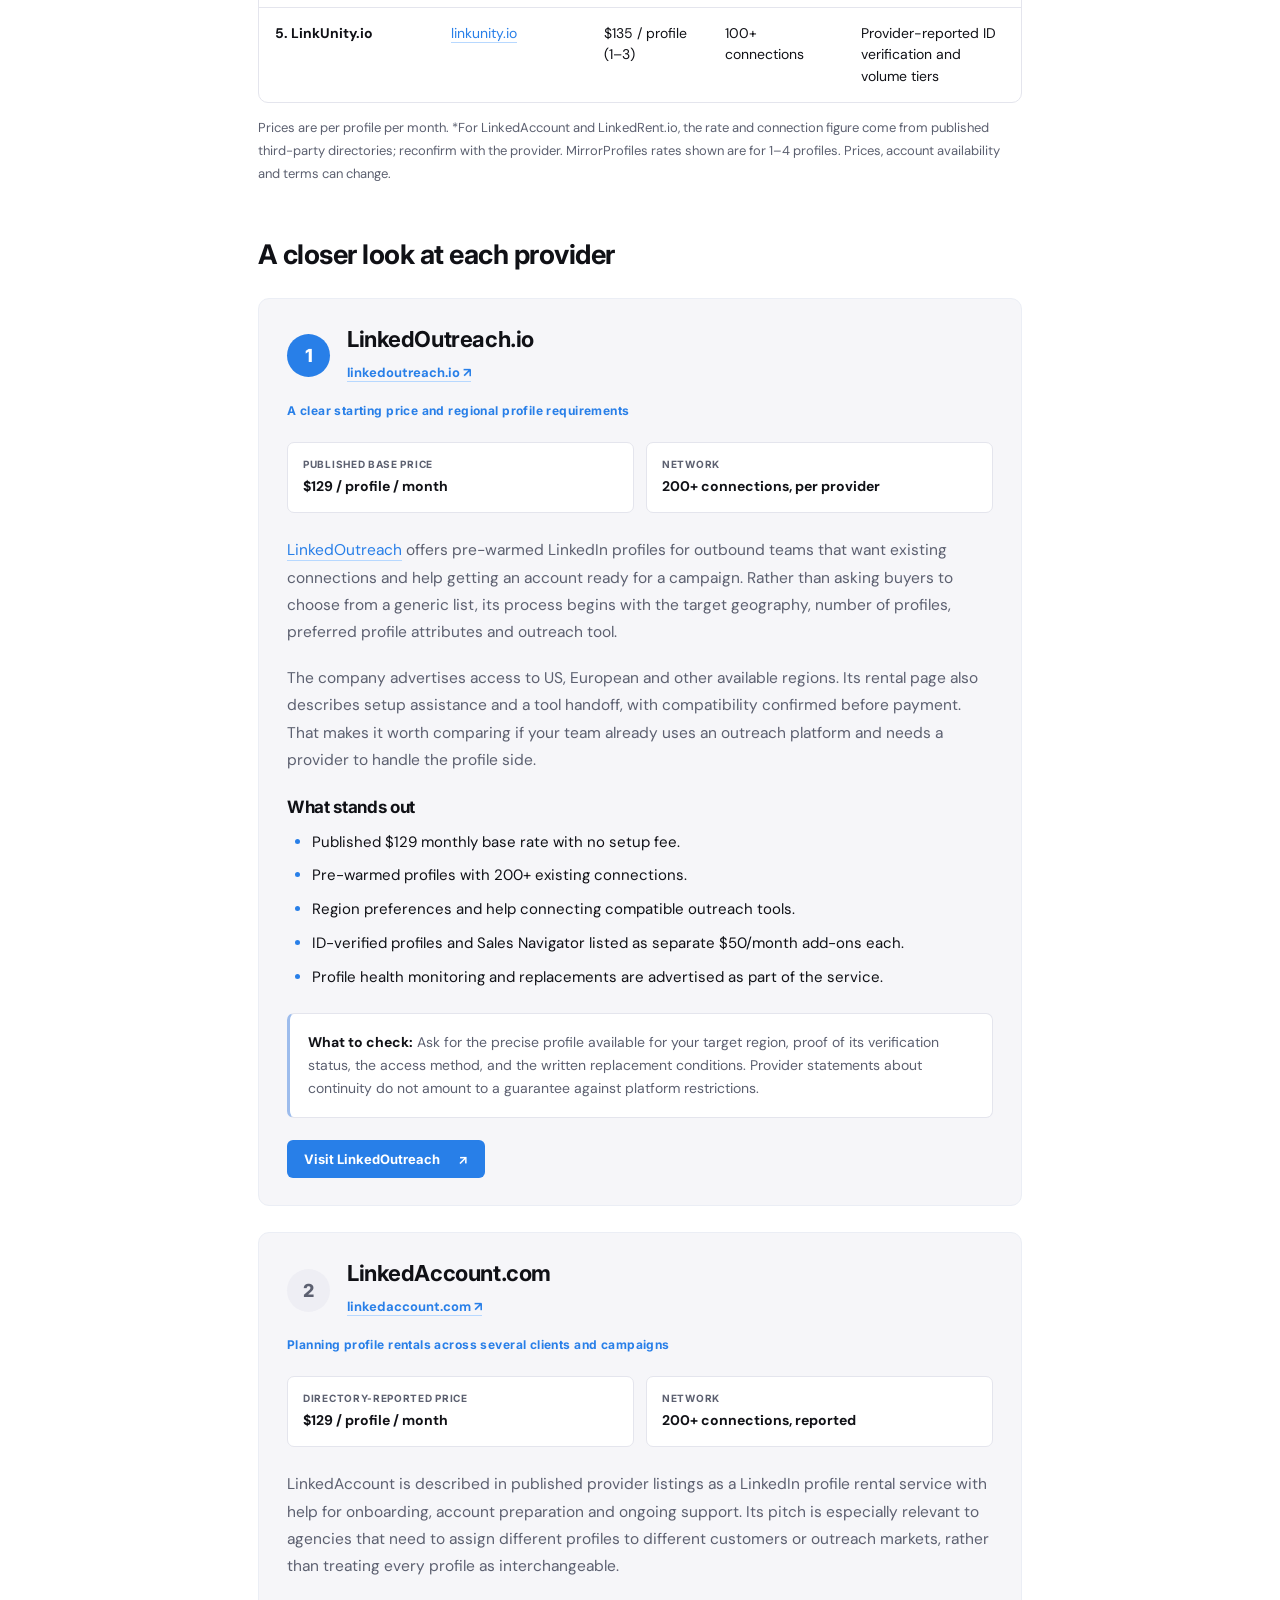
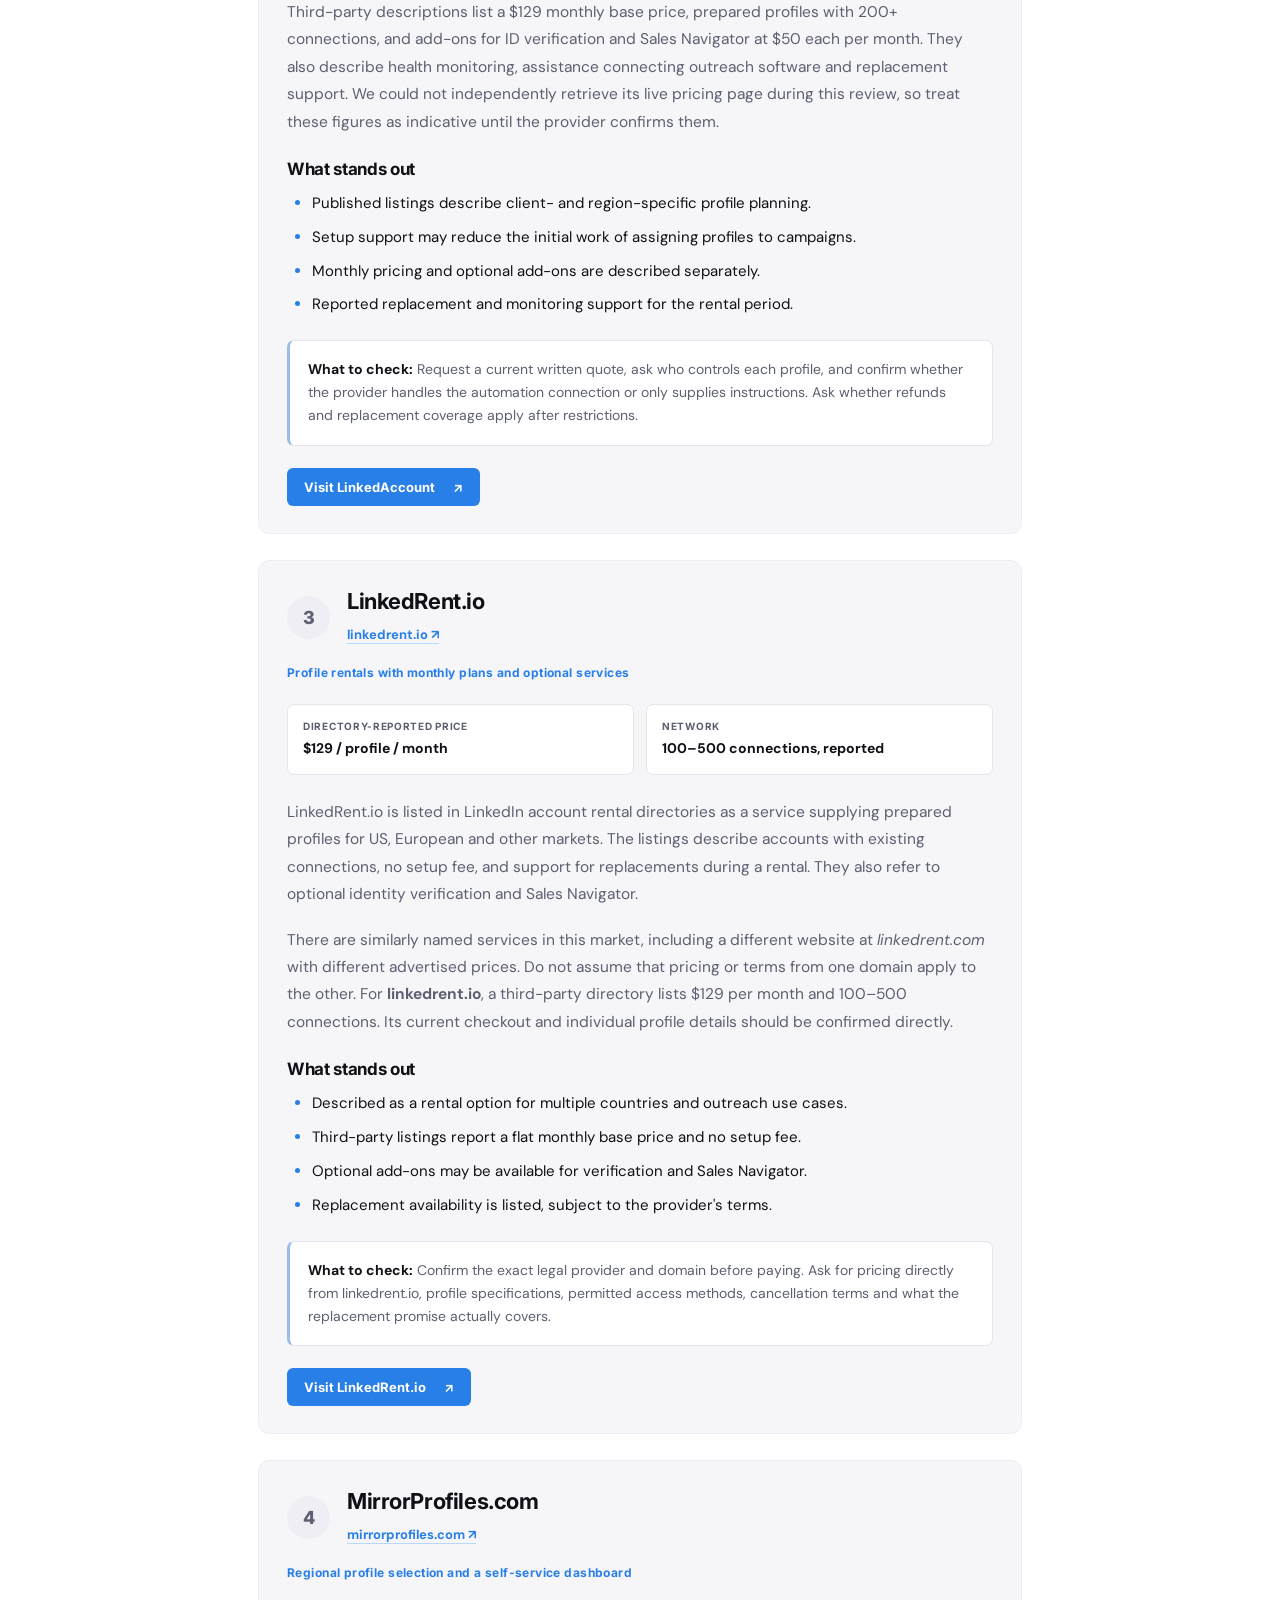
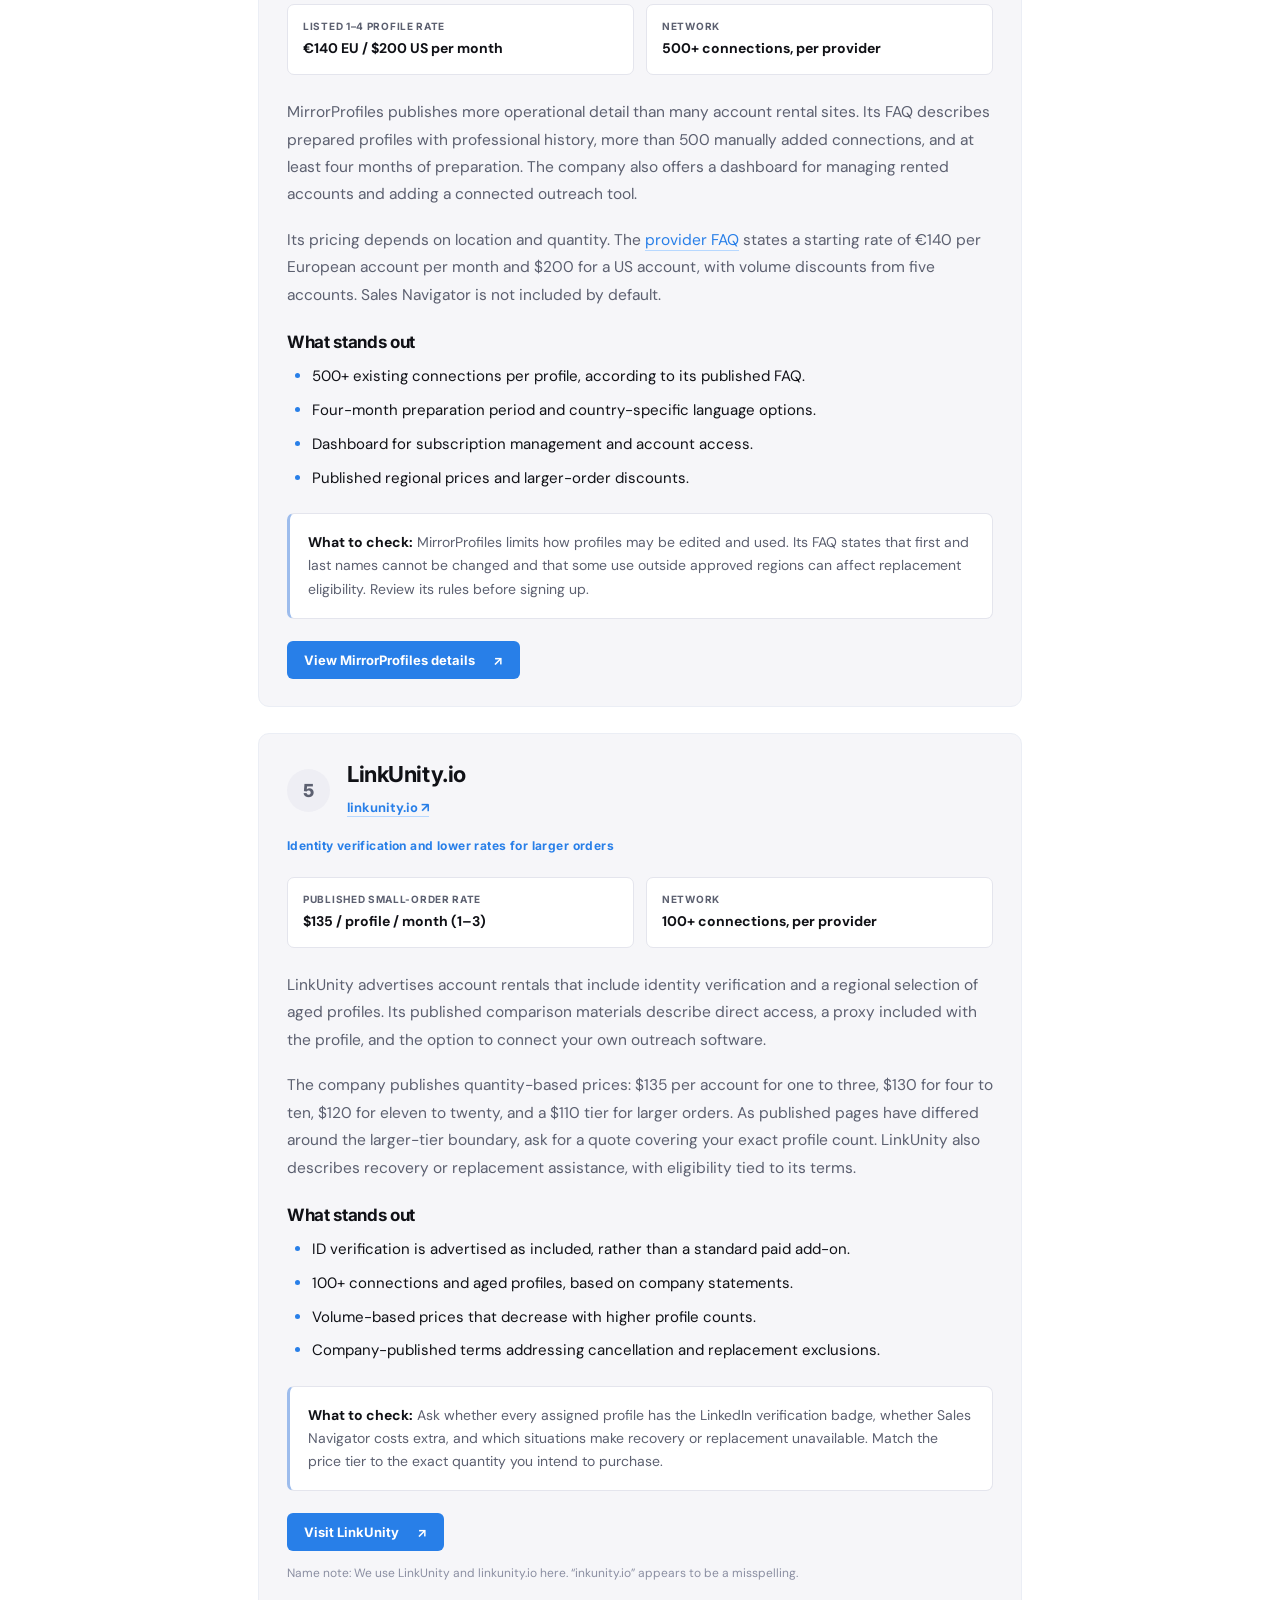
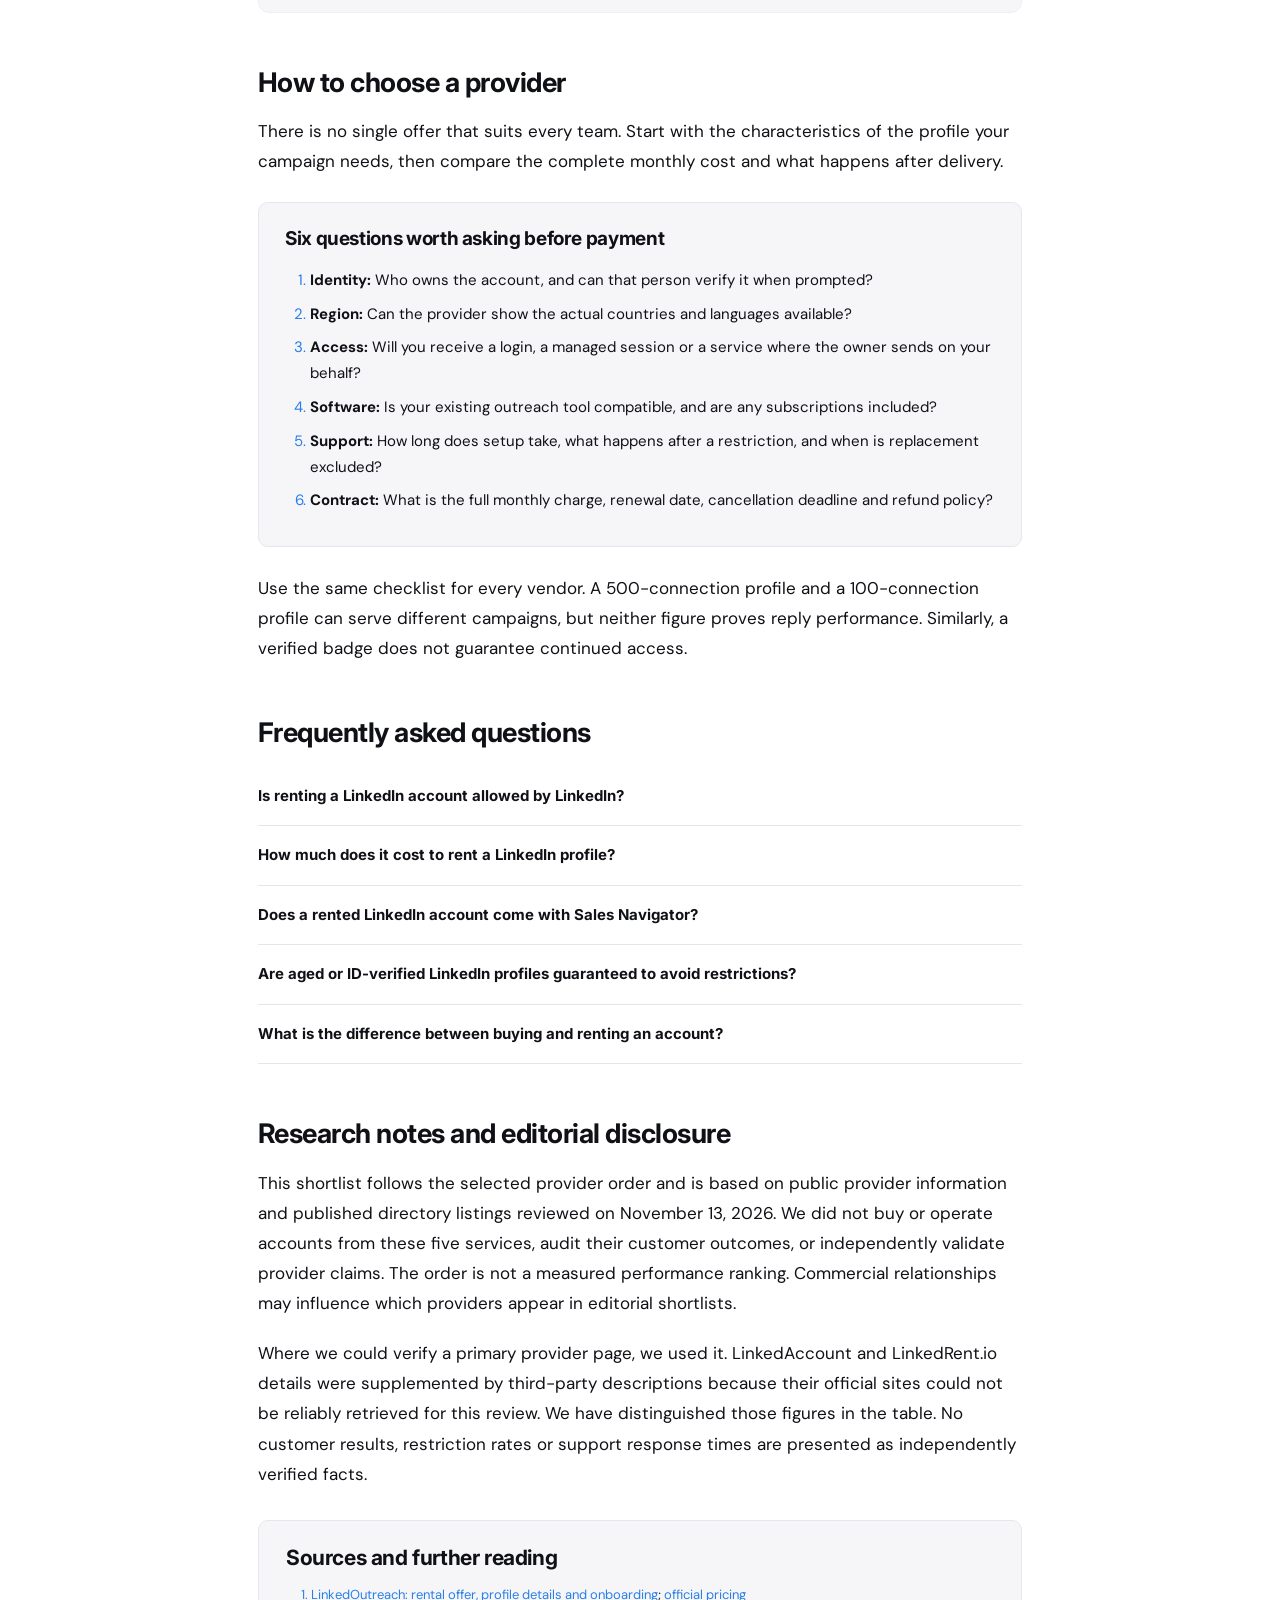
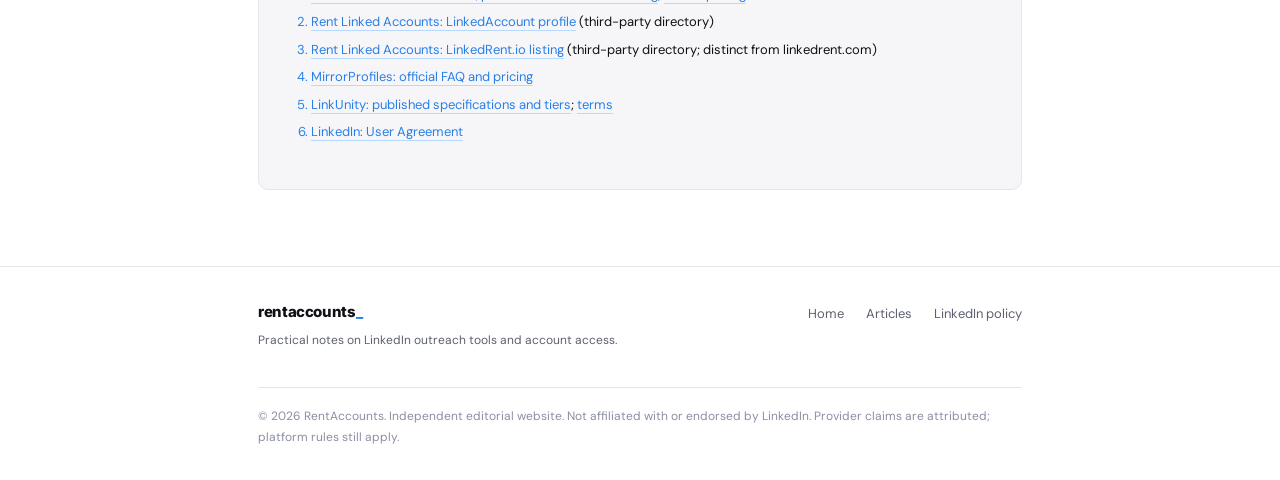
==== commit e8f6ce72: "Add full provider domains and website URLs to TLDR and at-a-glance comparison" ====
--- a/rent-linkedin-accounts-profiles/index.html
+++ b/rent-linkedin-accounts-profiles/index.html
@@ -41,18 +41,18 @@
 </div></section>
 <div class="container article-grid">
 <article class="prose" id="content">
-<div class="summary"><span class="overline">The short version</span><p><strong>LinkedOutreach, LinkedAccount, LinkedRent.io, MirrorProfiles and LinkUnity</strong> all market access to prepared LinkedIn profiles for business outreach. Their offers differ in account history, connection counts, setup support, optional subscriptions and how they handle account problems. This is an editorial shortlist based on published information, not a hands-on product test.</p></div>
+<div class="summary"><span class="overline">TL;DR</span><p><strong><a href="https://www.linkedoutreach.io/" target="_blank" rel="noopener noreferrer">LinkedOutreach.io</a>, <a href="https://linkedaccount.com/" target="_blank" rel="noopener noreferrer">LinkedAccount.com</a>, <a href="https://linkedrent.io/" target="_blank" rel="noopener noreferrer">LinkedRent.io</a>, <a href="https://mirrorprofiles.com/" target="_blank" rel="noopener noreferrer">MirrorProfiles.com</a>, and <a href="https://linkunity.io/" target="_blank" rel="noopener noreferrer">LinkUnity.io</a></strong> all market access to prepared LinkedIn profiles for business outreach. Their offers differ in account history, connection counts, setup support, optional subscriptions and how they handle account problems. This is an editorial shortlist based on published information, not a hands-on product test.</p></div>
 <p>Renting a LinkedIn account usually means paying a service provider to access and use a prepared profile for prospecting. Some services bundle profile setup or technical support. Others emphasize regional availability, verified identities, or lower per-account rates when you rent several profiles.</p>
 <p>Those differences matter because the cheapest advertised plan can cost more once you add verification, Sales Navigator, or separate software. Equally important, <a href="https://www.linkedin.com/legal/user-agreement" target="_blank" rel="noopener noreferrer">LinkedIn's User Agreement</a> prohibits members from sharing or transferring their accounts. Rental providers cannot eliminate that platform-policy risk, regardless of the age or verification status of a profile.</p>
-<h2 id="comparison">The five providers at a glance</h2>
+<h2 id="comparison">LinkedIn Rental Service Providers: At a Glance</h2>
 <div class="table-wrap"><table>
-<thead><tr><th>Provider</th><th>Indicative monthly price</th><th>Advertised profile details</th><th>Notable offer</th></tr></thead>
+<thead><tr><th>Provider</th><th>Website URL</th><th>Indicative monthly price</th><th>Advertised profile details</th><th>Notable offer</th></tr></thead>
 <tbody>
-<tr><td><strong>1. LinkedOutreach</strong></td><td>$129 / profile</td><td>200+ connections</td><td>Regional selection, warm-up, setup help, optional verification</td></tr>
-<tr><td><strong>2. LinkedAccount</strong></td><td>$129 / profile*</td><td>200+ connections*</td><td>Planning and setup across clients or markets</td></tr>
-<tr><td><strong>3. LinkedRent.io</strong></td><td>$129 / profile*</td><td>100–500 connections*</td><td>Prepared profiles with optional add-ons</td></tr>
-<tr><td><strong>4. MirrorProfiles</strong></td><td>€140 EU / $200 US</td><td>500+ connections</td><td>Four-month preparation and management dashboard</td></tr>
-<tr><td><strong>5. LinkUnity</strong></td><td>$135 / profile (1–3)</td><td>100+ connections</td><td>Provider-reported ID verification and volume tiers</td></tr>
+<tr><td><strong>1. LinkedOutreach.io</strong></td><td><a href="https://www.linkedoutreach.io/" target="_blank" rel="noopener noreferrer">linkedoutreach.io</a></td><td>$129 / profile</td><td>200+ connections</td><td>Regional selection, warm-up, setup help, optional verification</td></tr>
+<tr><td><strong>2. LinkedAccount.com</strong></td><td><a href="https://linkedaccount.com/" target="_blank" rel="noopener noreferrer">linkedaccount.com</a></td><td>$129 / profile*</td><td>200+ connections*</td><td>Planning and setup across clients or markets</td></tr>
+<tr><td><strong>3. LinkedRent.io</strong></td><td><a href="https://linkedrent.io/" target="_blank" rel="noopener noreferrer">linkedrent.io</a></td><td>$129 / profile*</td><td>100–500 connections*</td><td>Prepared profiles with optional add-ons</td></tr>
+<tr><td><strong>4. MirrorProfiles.com</strong></td><td><a href="https://mirrorprofiles.com/" target="_blank" rel="noopener noreferrer">mirrorprofiles.com</a></td><td>€140 EU / $200 US</td><td>500+ connections</td><td>Four-month preparation and management dashboard</td></tr>
+<tr><td><strong>5. LinkUnity.io</strong></td><td><a href="https://linkunity.io/" target="_blank" rel="noopener noreferrer">linkunity.io</a></td><td>$135 / profile (1–3)</td><td>100+ connections</td><td>Provider-reported ID verification and volume tiers</td></tr>
 </tbody></table></div>
 <p class="table-caption">Prices are per profile per month. *For LinkedAccount and LinkedRent.io, the rate and connection figure come from published third-party directories; reconfirm with the provider. MirrorProfiles rates shown are for 1–4 profiles. Prices, account availability and terms can change.</p>
 <h2 id="providers">A closer look at each provider</h2>
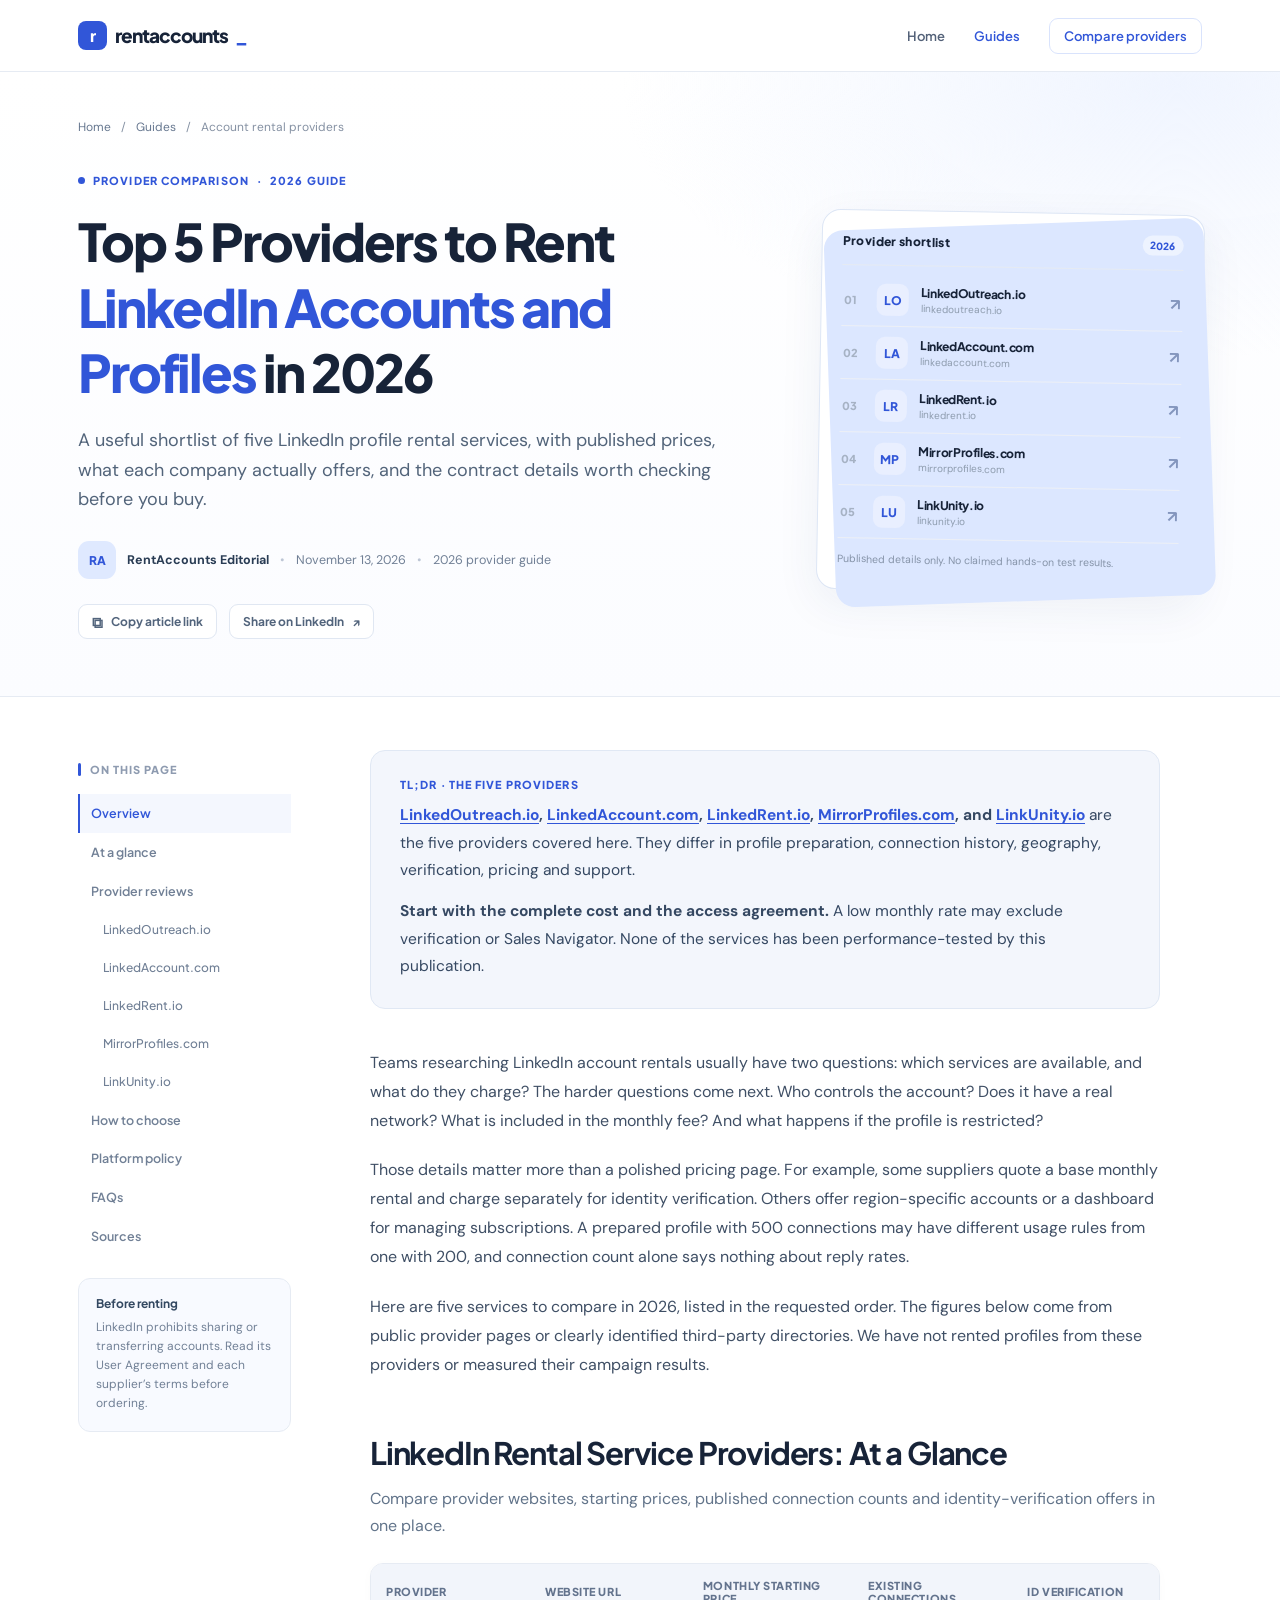
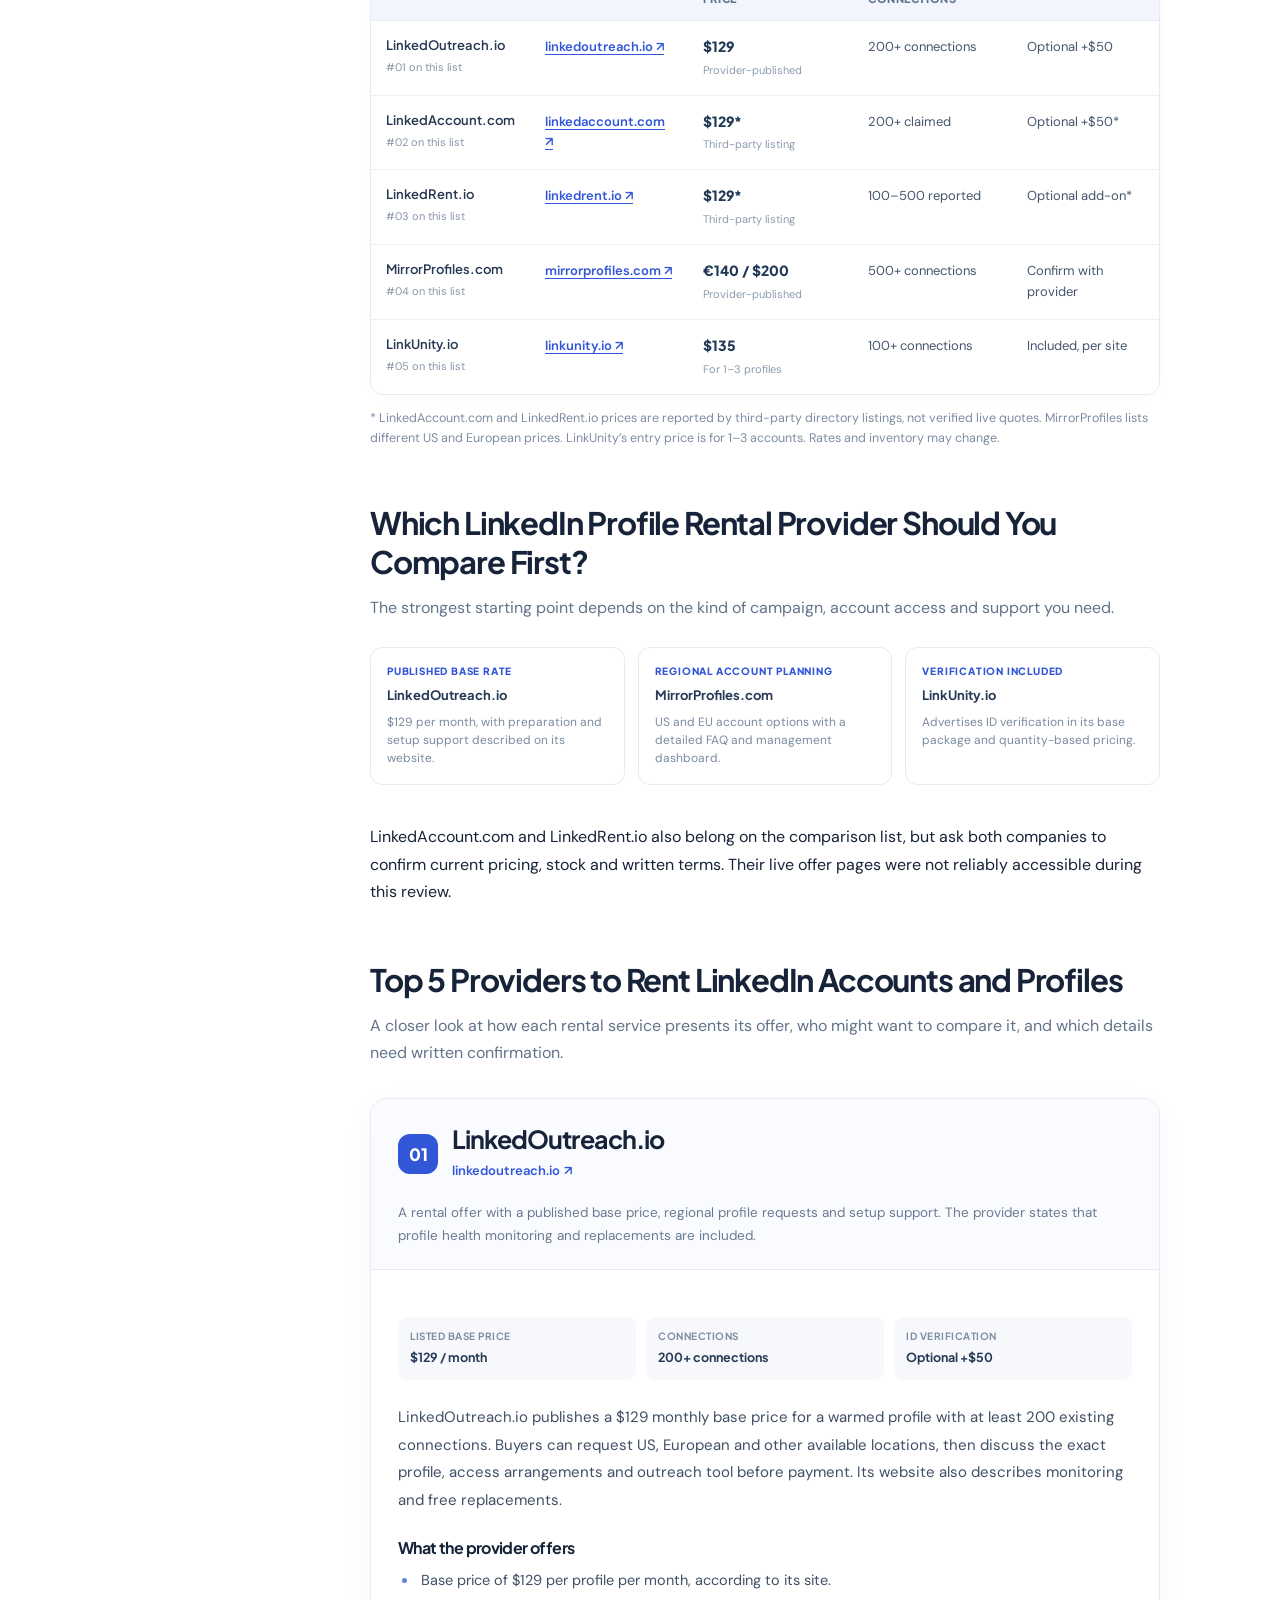
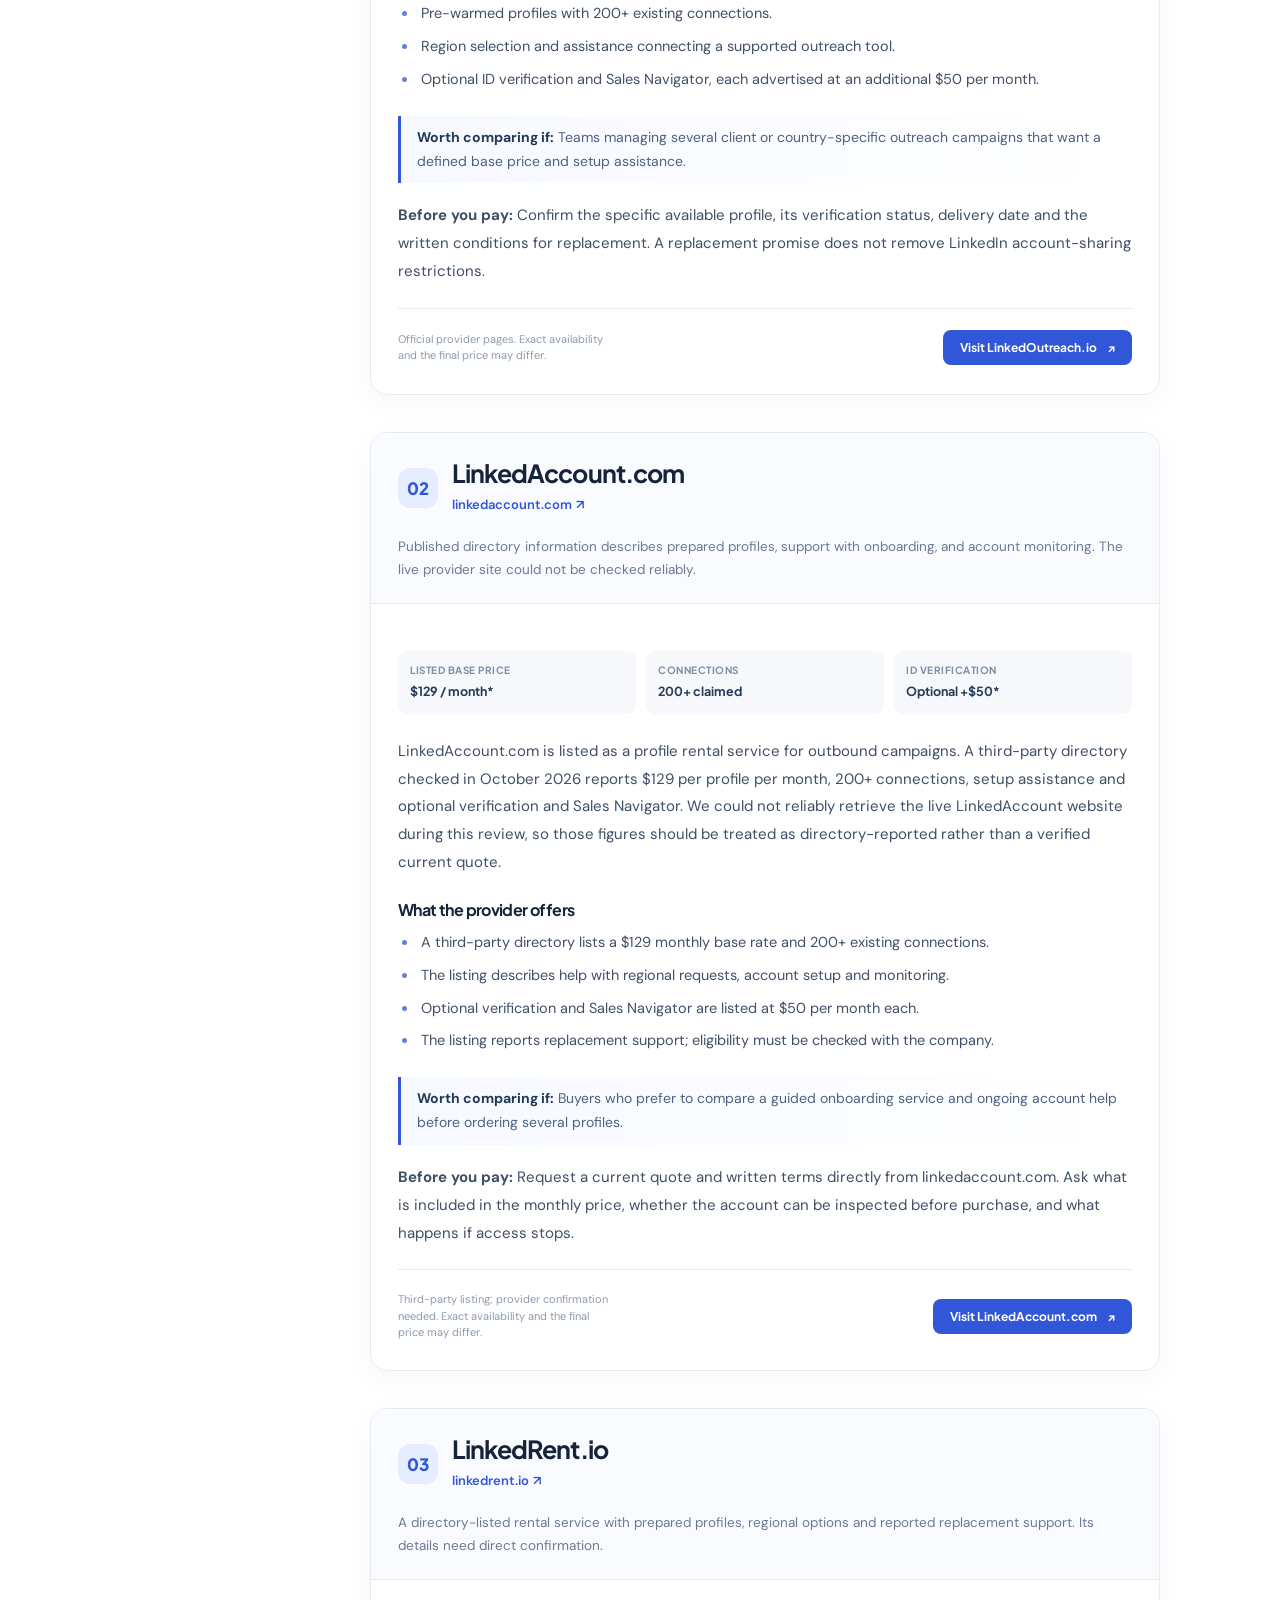
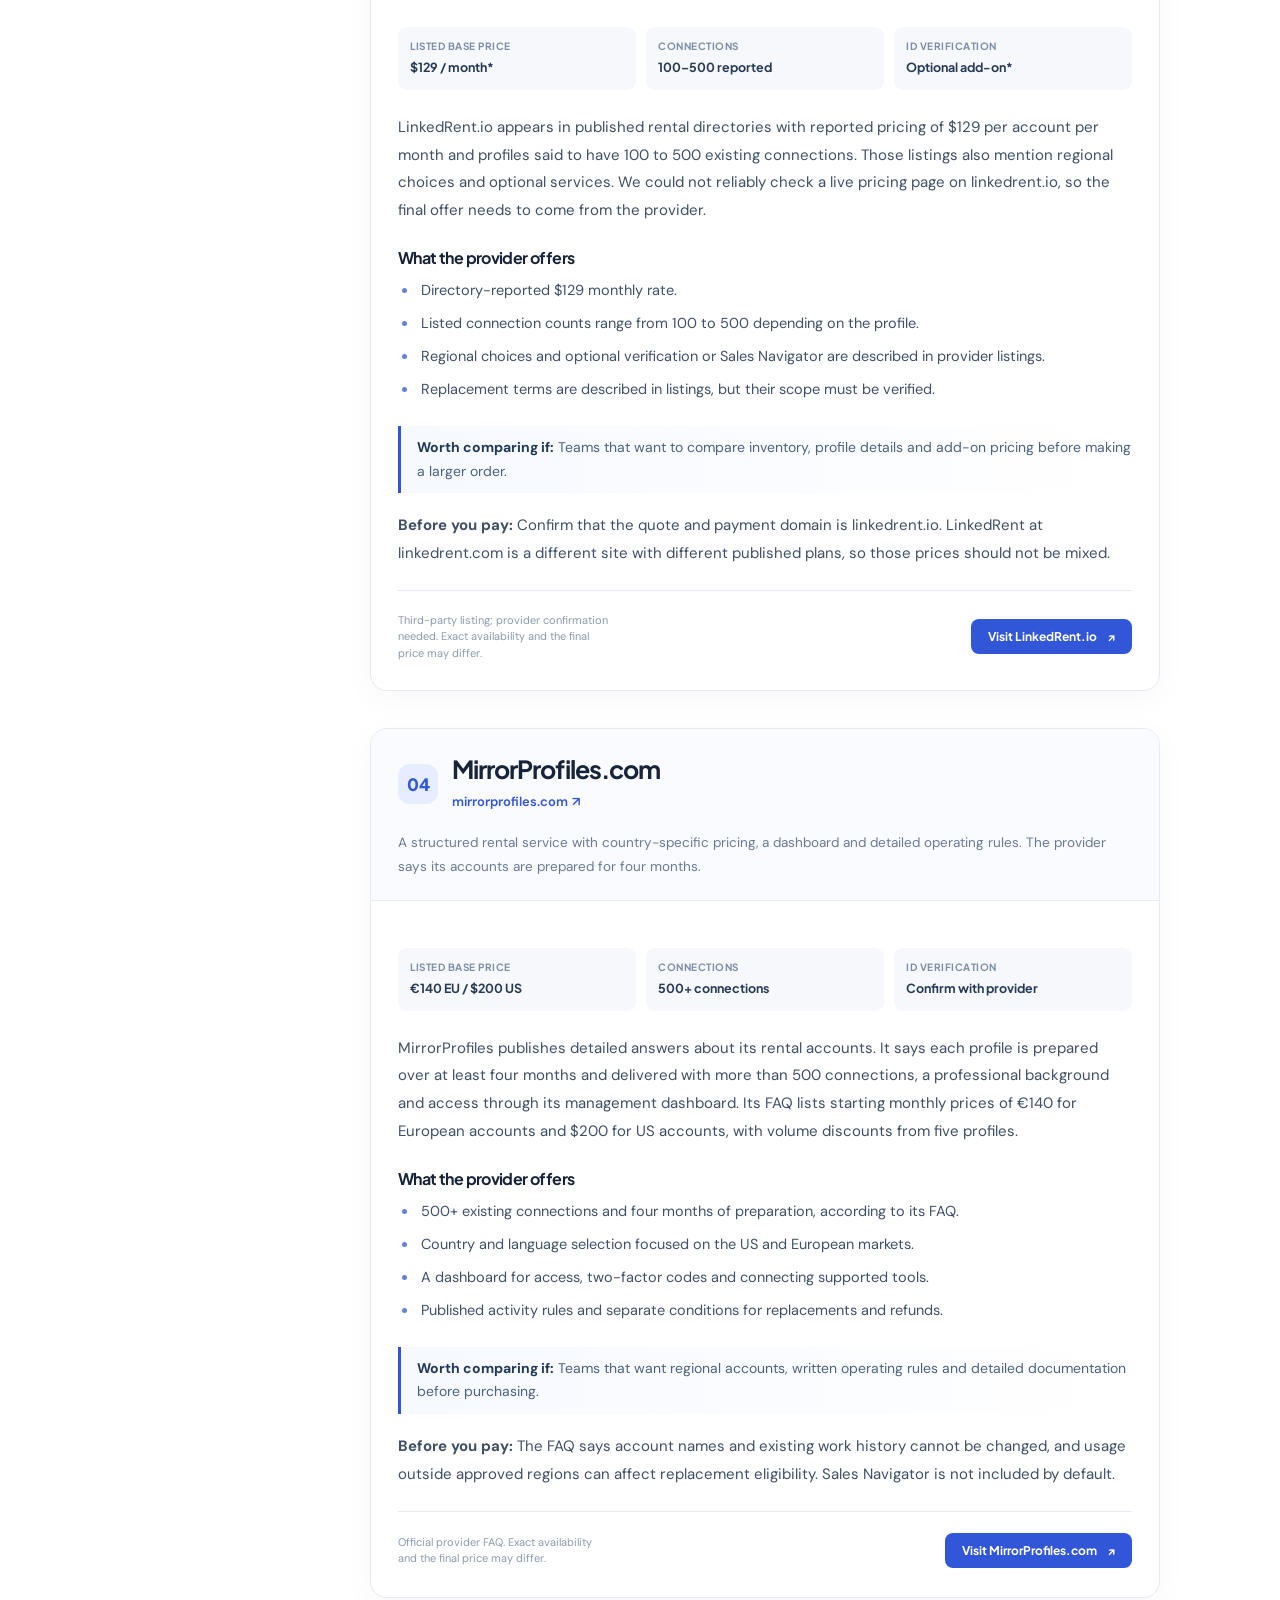
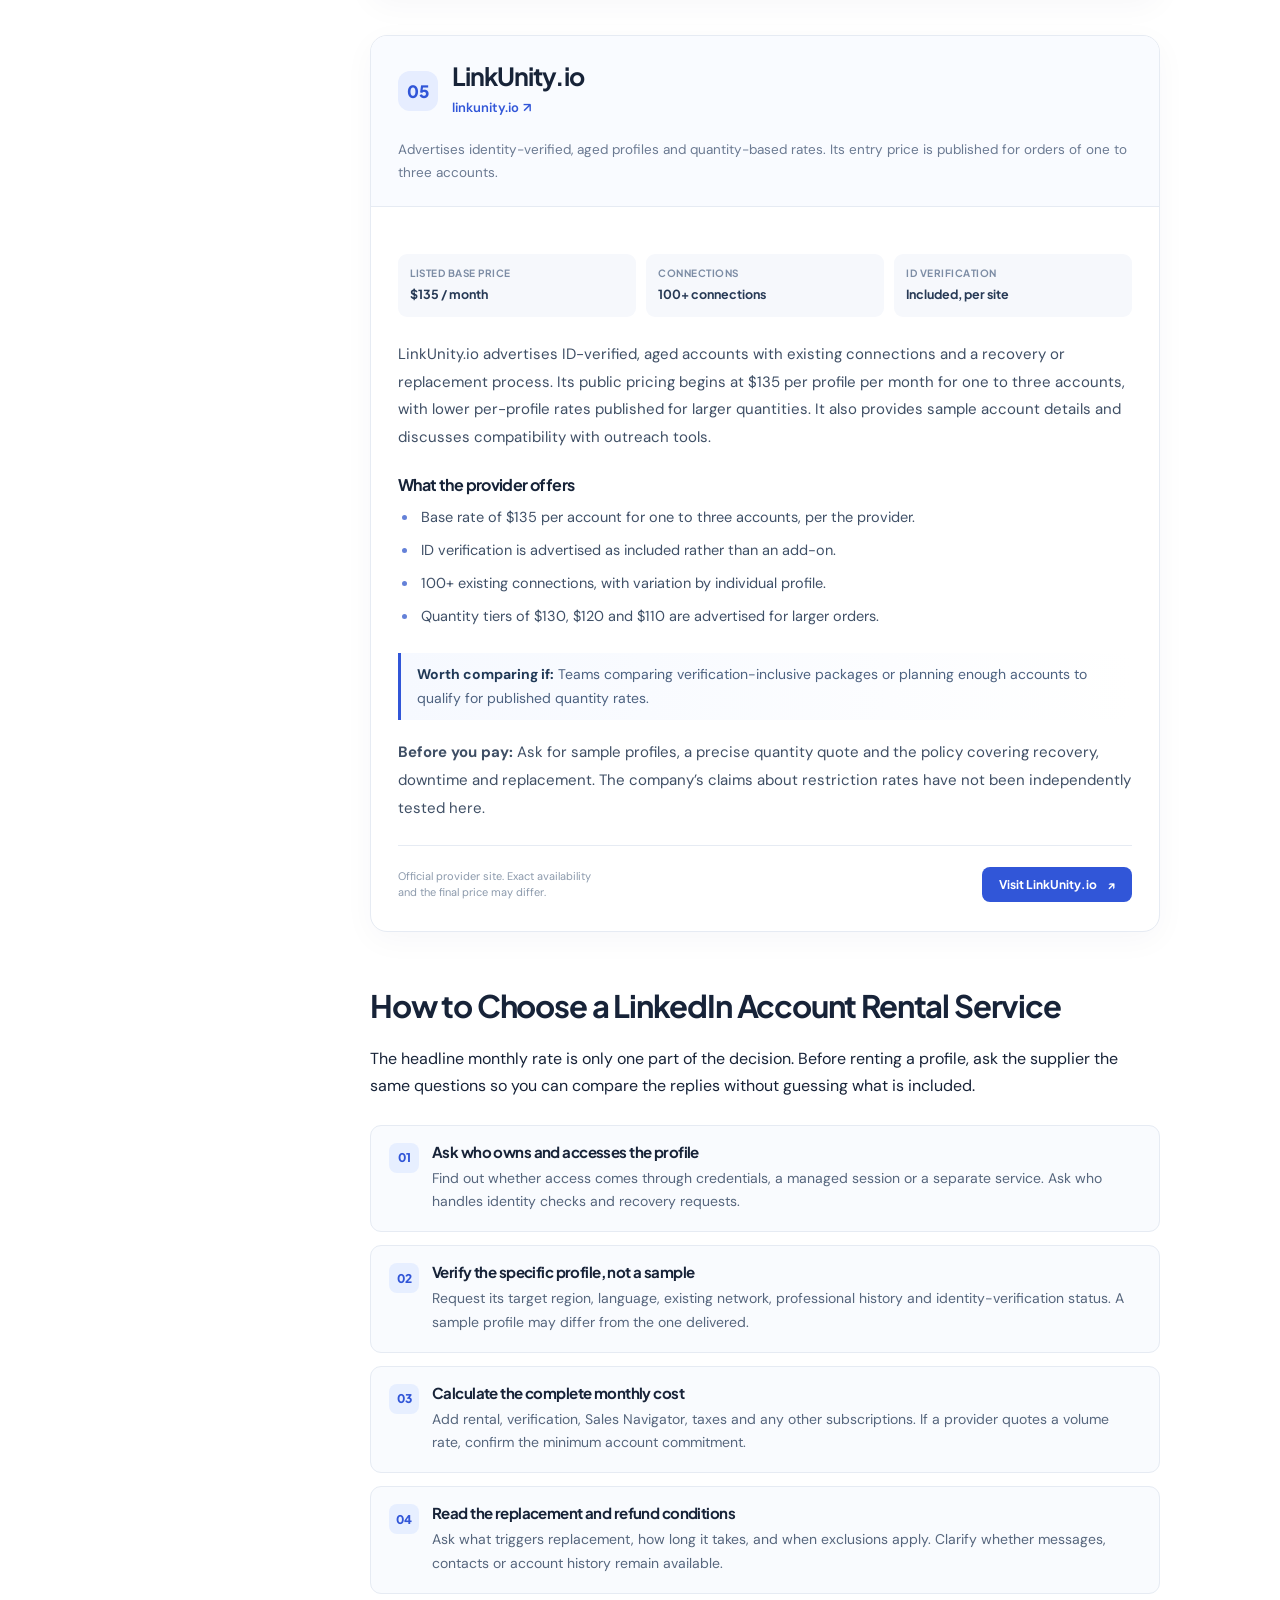
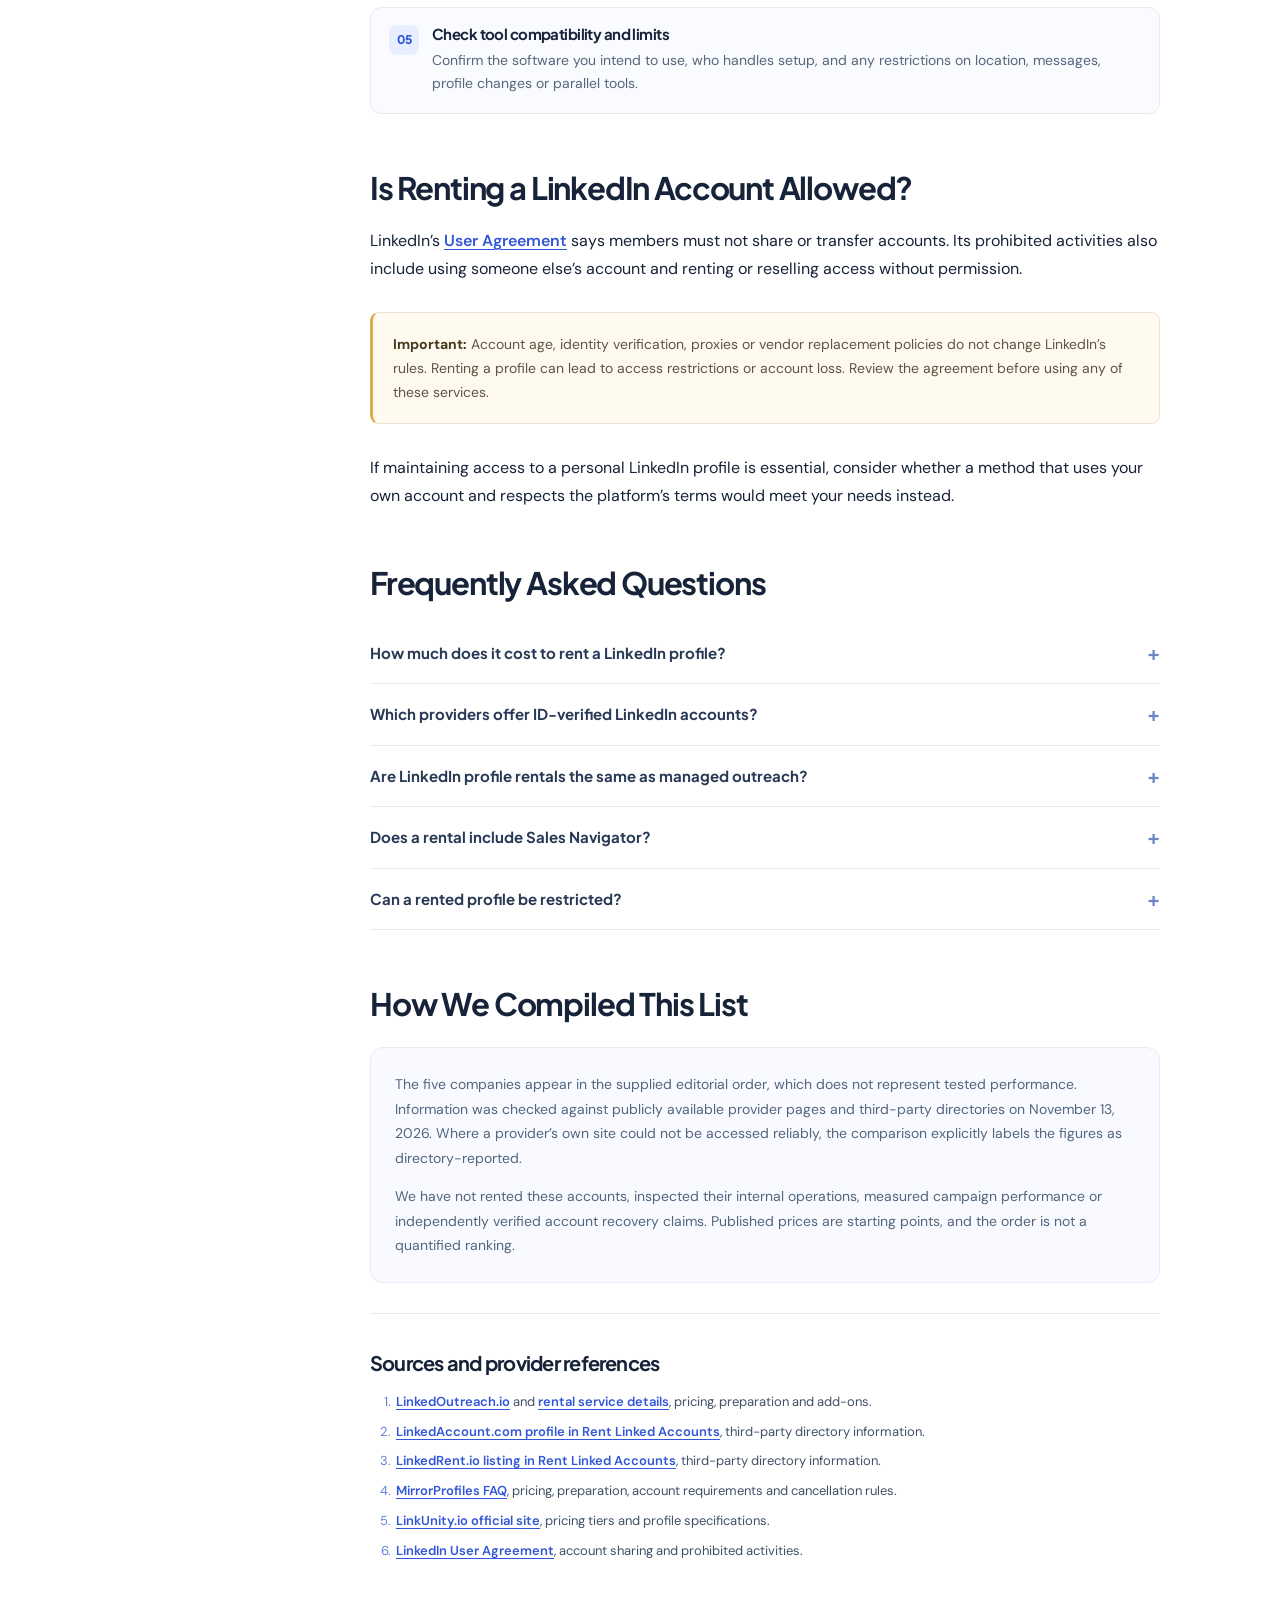
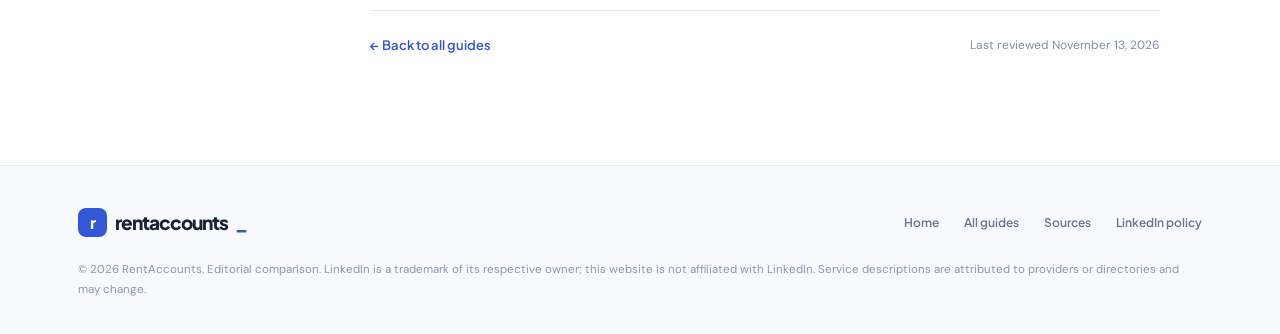
==== commit 01db064c: "Rewrite provider guide as a polished SEO-ready editorial blog article" ====
--- a/rent-linkedin-accounts-profiles/index.html
+++ b/rent-linkedin-accounts-profiles/index.html
@@ -3,150 +3,296 @@
 <head>
 <meta charset="utf-8">
 <meta name="viewport" content="width=device-width, initial-scale=1">
-<meta name="theme-color" content="#142921">
-<title>Top 5 Providers to Rent LinkedIn Accounts & Profiles (2026)</title>
-<meta name="description" content="Compare five LinkedIn account rental providers in 2026: LinkedOutreach, LinkedAccount, LinkedRent.io, MirrorProfiles and LinkUnity. Pricing, features and terms.">
-<meta name="robots" content="index,follow,max-image-preview:large">
+<meta name="theme-color" content="#ffffff">
+<title>Rent LinkedIn Accounts: 5 Providers (2026) | RentAccounts</title>
+<meta name="description" content="Compare 5 LinkedIn account rental providers in 2026. Review prices, profile details, verification, support and terms before choosing a rental service.">
+<meta name="robots" content="index, follow, max-image-preview:large">
 <link rel="canonical" href="https://rentaccounts.github.io/LinkedIn/rent-linkedin-accounts-profiles/">
+<link rel="icon" type="image/svg+xml" href="../favicon.svg">
+<link rel="preconnect" href="https://fonts.googleapis.com">
+<link rel="preconnect" href="https://fonts.gstatic.com" crossorigin>
+<link rel="stylesheet" href="../article.css">
 <meta property="og:type" content="article">
 <meta property="og:site_name" content="RentAccounts">
-<meta property="og:title" content="Top 5 Providers to Rent LinkedIn Accounts and Profiles in 2026">
-<meta property="og:description" content="A side-by-side guide to pricing, profile details, support, and the questions to ask before renting.">
+<meta property="og:locale" content="en_US">
+<meta property="og:title" content="Top 5 Providers to Rent LinkedIn Accounts &amp; Profiles (2026)">
+<meta property="og:description" content="Compare 5 LinkedIn account rental providers in 2026. Review prices, profile details, verification, support and terms before choosing a rental service.">
 <meta property="og:url" content="https://rentaccounts.github.io/LinkedIn/rent-linkedin-accounts-profiles/">
+<meta property="article:published_time" content="2026-11-13">
+<meta property="article:modified_time" content="2026-11-13">
 <meta name="twitter:card" content="summary">
-<link rel="preconnect" href="https://fonts.googleapis.com">
-<link rel="preconnect" href="https://fonts.gstatic.com" crossorigin>
-<link href="https://fonts.googleapis.com/css2?family=DM+Sans:wght@400;500;600;700&family=Manrope:wght@400;500;600;700;800&display=swap" rel="stylesheet">
-<script type="application/ld+json">
-{"@context":"https://schema.org","@type":"Article","headline":"Top 5 Providers to Rent LinkedIn Accounts and Profiles in 2026","description":"An editorial comparison of LinkedOutreach, LinkedAccount, LinkedRent.io, MirrorProfiles and LinkUnity.","datePublished":"2026-11-13","dateModified":"2026-11-13","inLanguage":"en","author":{"@type":"Organization","name":"RentAccounts"},"publisher":{"@type":"Organization","name":"RentAccounts"},"mainEntityOfPage":"https://rentaccounts.github.io/LinkedIn/rent-linkedin-accounts-profiles/"}
-</script>
-<script type="application/ld+json">
-{"@context":"https://schema.org","@type":"BreadcrumbList","itemListElement":[{"@type":"ListItem","position":1,"name":"Home","item":"https://rentaccounts.github.io/LinkedIn/"},{"@type":"ListItem","position":2,"name":"Articles","item":"https://rentaccounts.github.io/LinkedIn/articles.html"},{"@type":"ListItem","position":3,"name":"Top 5 LinkedIn Account Rental Providers","item":"https://rentaccounts.github.io/LinkedIn/rent-linkedin-accounts-profiles/"}]}
-</script>
-<link rel="stylesheet" href="../article.css">
+<meta name="twitter:title" content="Top 5 LinkedIn Account Rental Providers (2026)">
+<meta name="twitter:description" content="Compare 5 LinkedIn account rental providers in 2026. Review prices, profile details, verification, support and terms before choosing a rental service.">
+<script type="application/ld+json">{"@context":"https://schema.org","@type":"BlogPosting","@id":"https://rentaccounts.github.io/LinkedIn/rent-linkedin-accounts-profiles/#article","headline":"Top 5 Providers to Rent LinkedIn Accounts and Profiles in 2026","description":"Compare 5 LinkedIn account rental providers in 2026. Review prices, profile details, verification, support and terms before choosing a rental service.","url":"https://rentaccounts.github.io/LinkedIn/rent-linkedin-accounts-profiles/","mainEntityOfPage":{"@type":"WebPage","@id":"https://rentaccounts.github.io/LinkedIn/rent-linkedin-accounts-profiles/"},"datePublished":"2026-11-13","dateModified":"2026-11-13","inLanguage":"en","isAccessibleForFree":true,"author":{"@type":"Organization","name":"RentAccounts","url":"https://rentaccounts.github.io/LinkedIn/"},"publisher":{"@type":"Organization","name":"RentAccounts","url":"https://rentaccounts.github.io/LinkedIn/"},"articleSection":"LinkedIn account rental providers","keywords":["rent LinkedIn accounts","rent LinkedIn profiles","LinkedIn account rental services","LinkedIn profile rental providers"]}</script>
+<script type="application/ld+json">{"@context":"https://schema.org","@type":"BreadcrumbList","itemListElement":[{"@type":"ListItem","position":1,"name":"Home","item":"https://rentaccounts.github.io/LinkedIn/"},{"@type":"ListItem","position":2,"name":"Guides","item":"https://rentaccounts.github.io/LinkedIn/articles.html"},{"@type":"ListItem","position":3,"name":"LinkedIn account rental providers","item":"https://rentaccounts.github.io/LinkedIn/rent-linkedin-accounts-profiles/"}]}</script>
+<script type="application/ld+json">{"@context":"https://schema.org","@type":"ItemList","name":"Five LinkedIn profile rental services covered in this guide","itemListOrder":"https://schema.org/ItemListOrderAscending","numberOfItems":5,"itemListElement":[{"@type":"ListItem","position":1,"name":"LinkedOutreach.io","url":"https://www.linkedoutreach.io/"},{"@type":"ListItem","position":2,"name":"LinkedAccount.com","url":"https://linkedaccount.com/"},{"@type":"ListItem","position":3,"name":"LinkedRent.io","url":"https://linkedrent.io/"},{"@type":"ListItem","position":4,"name":"MirrorProfiles.com","url":"https://mirrorprofiles.com/faq/"},{"@type":"ListItem","position":5,"name":"LinkUnity.io","url":"https://linkunity.io/"}]}</script>
 </head>
 <body>
-<a class="skip" href="#content">Skip to content</a>
-
-<header class="header"><div class="container header-inner">
-<a class="logo" href="../">rentaccounts<span class="logo-accent">_</span></a>
-<nav class="nav" aria-label="Main navigation"><a href="../">Home</a><a href="../articles.html">All articles</a></nav>
+<a class="skip" href="#main">Skip to article</a>
+<div class="reading-progress" id="reading-progress" aria-hidden="true"></div>
+<header class="site-header"><div class="container header-inner">
+  <a class="brand" href="../" aria-label="RentAccounts homepage"><span class="brand-mark" aria-hidden="true">r</span>rentaccounts<small>_</small></a>
+  <nav class="site-nav" aria-label="Primary navigation">
+    <a href="../">Home</a>
+    <a href="../articles.html" aria-current="page">Guides</a>
+    <a class="nav-pill" href="#comparison">Compare providers</a>
+  </nav>
 </div></header>
-<div class="container breadcrumbs" aria-label="Breadcrumb"><a href="../">Home</a><span>›</span><a href="../articles.html">Articles</a><span>›</span><span>Provider comparison</span></div>
-<section class="article-hero"><div class="container hero-inner">
-<div class="eyebrow">Provider guide / 2026</div>
-<h1>Top 5 Providers to Rent <em>LinkedIn Accounts and Profiles</em> in 2026</h1>
-<p class="dek">Comparing rental services? Here are five providers to consider, what they advertise, how their prices differ, and the questions worth asking before you pay.</p>
-<div class="byline"><span class="author-icon">RA</span><strong>RentAccounts Editorial</strong><span class="sep"></span><span>November 13, 2026</span><span class="sep"></span><span>9-minute read</span></div>
-</div></section>
-<div class="container article-grid">
-<article class="prose" id="content">
-<div class="summary"><span class="overline">TL;DR</span><p><strong><a href="https://www.linkedoutreach.io/" target="_blank" rel="noopener noreferrer">LinkedOutreach.io</a>, <a href="https://linkedaccount.com/" target="_blank" rel="noopener noreferrer">LinkedAccount.com</a>, <a href="https://linkedrent.io/" target="_blank" rel="noopener noreferrer">LinkedRent.io</a>, <a href="https://mirrorprofiles.com/" target="_blank" rel="noopener noreferrer">MirrorProfiles.com</a>, and <a href="https://linkunity.io/" target="_blank" rel="noopener noreferrer">LinkUnity.io</a></strong> all market access to prepared LinkedIn profiles for business outreach. Their offers differ in account history, connection counts, setup support, optional subscriptions and how they handle account problems. This is an editorial shortlist based on published information, not a hands-on product test.</p></div>
-<p>Renting a LinkedIn account usually means paying a service provider to access and use a prepared profile for prospecting. Some services bundle profile setup or technical support. Others emphasize regional availability, verified identities, or lower per-account rates when you rent several profiles.</p>
-<p>Those differences matter because the cheapest advertised plan can cost more once you add verification, Sales Navigator, or separate software. Equally important, <a href="https://www.linkedin.com/legal/user-agreement" target="_blank" rel="noopener noreferrer">LinkedIn's User Agreement</a> prohibits members from sharing or transferring their accounts. Rental providers cannot eliminate that platform-policy risk, regardless of the age or verification status of a profile.</p>
-<h2 id="comparison">LinkedIn Rental Service Providers: At a Glance</h2>
-<div class="table-wrap"><table>
-<thead><tr><th>Provider</th><th>Website URL</th><th>Indicative monthly price</th><th>Advertised profile details</th><th>Notable offer</th></tr></thead>
-<tbody>
-<tr><td><strong>1. LinkedOutreach.io</strong></td><td><a href="https://www.linkedoutreach.io/" target="_blank" rel="noopener noreferrer">linkedoutreach.io</a></td><td>$129 / profile</td><td>200+ connections</td><td>Regional selection, warm-up, setup help, optional verification</td></tr>
-<tr><td><strong>2. LinkedAccount.com</strong></td><td><a href="https://linkedaccount.com/" target="_blank" rel="noopener noreferrer">linkedaccount.com</a></td><td>$129 / profile*</td><td>200+ connections*</td><td>Planning and setup across clients or markets</td></tr>
-<tr><td><strong>3. LinkedRent.io</strong></td><td><a href="https://linkedrent.io/" target="_blank" rel="noopener noreferrer">linkedrent.io</a></td><td>$129 / profile*</td><td>100–500 connections*</td><td>Prepared profiles with optional add-ons</td></tr>
-<tr><td><strong>4. MirrorProfiles.com</strong></td><td><a href="https://mirrorprofiles.com/" target="_blank" rel="noopener noreferrer">mirrorprofiles.com</a></td><td>€140 EU / $200 US</td><td>500+ connections</td><td>Four-month preparation and management dashboard</td></tr>
-<tr><td><strong>5. LinkUnity.io</strong></td><td><a href="https://linkunity.io/" target="_blank" rel="noopener noreferrer">linkunity.io</a></td><td>$135 / profile (1–3)</td><td>100+ connections</td><td>Provider-reported ID verification and volume tiers</td></tr>
-</tbody></table></div>
-<p class="table-caption">Prices are per profile per month. *For LinkedAccount and LinkedRent.io, the rate and connection figure come from published third-party directories; reconfirm with the provider. MirrorProfiles rates shown are for 1–4 profiles. Prices, account availability and terms can change.</p>
-<h2 id="providers">A closer look at each provider</h2>
-<section class="provider-card" id="linkedoutreach">
-<div class="provider-heading"><div class="rank">1</div><div><h2>LinkedOutreach.io</h2><a class="provider-link" href="https://www.linkedoutreach.io/" target="_blank" rel="noopener noreferrer">linkedoutreach.io ↗</a></div></div>
-<div class="provider-kicker">A clear starting price and regional profile requirements</div>
-<div class="facts"><div class="fact"><small>Published base price</small><strong>$129 / profile / month</strong></div><div class="fact"><small>Network</small><strong>200+ connections, per provider</strong></div></div>
-<p><a href="https://www.linkedoutreach.io/rent-linkedin-account" target="_blank" rel="noopener noreferrer">LinkedOutreach</a> offers pre-warmed LinkedIn profiles for outbound teams that want existing connections and help getting an account ready for a campaign. Rather than asking buyers to choose from a generic list, its process begins with the target geography, number of profiles, preferred profile attributes and outreach tool.</p>
-<p>The company advertises access to US, European and other available regions. Its rental page also describes setup assistance and a tool handoff, with compatibility confirmed before payment. That makes it worth comparing if your team already uses an outreach platform and needs a provider to handle the profile side.</p>
-<h3>What stands out</h3><ul><li>Published $129 monthly base rate with no setup fee.</li><li>Pre-warmed profiles with 200+ existing connections.</li><li>Region preferences and help connecting compatible outreach tools.</li><li>ID-verified profiles and Sales Navigator listed as separate $50/month add-ons each.</li><li>Profile health monitoring and replacements are advertised as part of the service.</li></ul>
-<div class="callout"><strong>What to check:</strong> Ask for the precise profile available for your target region, proof of its verification status, the access method, and the written replacement conditions. Provider statements about continuity do not amount to a guarantee against platform restrictions.</div>
-<a class="visit" href="https://www.linkedoutreach.io/rent-linkedin-account" target="_blank" rel="noopener noreferrer">Visit LinkedOutreach <span>↗</span></a>
-</section>
-<section class="provider-card" id="linkedaccount">
-<div class="provider-heading"><div class="rank">2</div><div><h2>LinkedAccount.com</h2><a class="provider-link" href="https://linkedaccount.com/" target="_blank" rel="noopener noreferrer">linkedaccount.com ↗</a></div></div>
-<div class="provider-kicker">Planning profile rentals across several clients and campaigns</div>
-<div class="facts"><div class="fact"><small>Directory-reported price</small><strong>$129 / profile / month</strong></div><div class="fact"><small>Network</small><strong>200+ connections, reported</strong></div></div>
-<p>LinkedAccount is described in published provider listings as a LinkedIn profile rental service with help for onboarding, account preparation and ongoing support. Its pitch is especially relevant to agencies that need to assign different profiles to different customers or outreach markets, rather than treating every profile as interchangeable.</p>
-<p>Third-party descriptions list a $129 monthly base price, prepared profiles with 200+ connections, and add-ons for ID verification and Sales Navigator at $50 each per month. They also describe health monitoring, assistance connecting outreach software and replacement support. We could not independently retrieve its live pricing page during this review, so treat these figures as indicative until the provider confirms them.</p>
-<h3>What stands out</h3><ul><li>Published listings describe client- and region-specific profile planning.</li><li>Setup support may reduce the initial work of assigning profiles to campaigns.</li><li>Monthly pricing and optional add-ons are described separately.</li><li>Reported replacement and monitoring support for the rental period.</li></ul>
-<div class="callout"><strong>What to check:</strong> Request a current written quote, ask who controls each profile, and confirm whether the provider handles the automation connection or only supplies instructions. Ask whether refunds and replacement coverage apply after restrictions.</div>
-<a class="visit" href="https://linkedaccount.com/" target="_blank" rel="noopener noreferrer">Visit LinkedAccount <span>↗</span></a>
-</section>
-<section class="provider-card" id="linkedrent">
-<div class="provider-heading"><div class="rank">3</div><div><h2>LinkedRent.io</h2><a class="provider-link" href="https://linkedrent.io/" target="_blank" rel="noopener noreferrer">linkedrent.io ↗</a></div></div>
-<div class="provider-kicker">Profile rentals with monthly plans and optional services</div>
-<div class="facts"><div class="fact"><small>Directory-reported price</small><strong>$129 / profile / month</strong></div><div class="fact"><small>Network</small><strong>100–500 connections, reported</strong></div></div>
-<p>LinkedRent.io is listed in LinkedIn account rental directories as a service supplying prepared profiles for US, European and other markets. The listings describe accounts with existing connections, no setup fee, and support for replacements during a rental. They also refer to optional identity verification and Sales Navigator.</p>
-<p>There are similarly named services in this market, including a different website at <em>linkedrent.com</em> with different advertised prices. Do not assume that pricing or terms from one domain apply to the other. For <strong>linkedrent.io</strong>, a third-party directory lists $129 per month and 100–500 connections. Its current checkout and individual profile details should be confirmed directly.</p>
-<h3>What stands out</h3><ul><li>Described as a rental option for multiple countries and outreach use cases.</li><li>Third-party listings report a flat monthly base price and no setup fee.</li><li>Optional add-ons may be available for verification and Sales Navigator.</li><li>Replacement availability is listed, subject to the provider's terms.</li></ul>
-<div class="callout"><strong>What to check:</strong> Confirm the exact legal provider and domain before paying. Ask for pricing directly from linkedrent.io, profile specifications, permitted access methods, cancellation terms and what the replacement promise actually covers.</div>
-<a class="visit" href="https://linkedrent.io/" target="_blank" rel="noopener noreferrer">Visit LinkedRent.io <span>↗</span></a>
-</section>
-<section class="provider-card" id="mirrorprofiles">
-<div class="provider-heading"><div class="rank">4</div><div><h2>MirrorProfiles.com</h2><a class="provider-link" href="https://mirrorprofiles.com/en/" target="_blank" rel="noopener noreferrer">mirrorprofiles.com ↗</a></div></div>
-<div class="provider-kicker">Regional profile selection and a self-service dashboard</div>
-<div class="facts"><div class="fact"><small>Listed 1–4 profile rate</small><strong>€140 EU / $200 US per month</strong></div><div class="fact"><small>Network</small><strong>500+ connections, per provider</strong></div></div>
-<p>MirrorProfiles publishes more operational detail than many account rental sites. Its FAQ describes prepared profiles with professional history, more than 500 manually added connections, and at least four months of preparation. The company also offers a dashboard for managing rented accounts and adding a connected outreach tool.</p>
-<p>Its pricing depends on location and quantity. The <a href="https://mirrorprofiles.com/faq/" target="_blank" rel="noopener noreferrer">provider FAQ</a> states a starting rate of €140 per European account per month and $200 for a US account, with volume discounts from five accounts. Sales Navigator is not included by default.</p>
-<h3>What stands out</h3><ul><li>500+ existing connections per profile, according to its published FAQ.</li><li>Four-month preparation period and country-specific language options.</li><li>Dashboard for subscription management and account access.</li><li>Published regional prices and larger-order discounts.</li></ul>
-<div class="callout"><strong>What to check:</strong> MirrorProfiles limits how profiles may be edited and used. Its FAQ states that first and last names cannot be changed and that some use outside approved regions can affect replacement eligibility. Review its rules before signing up.</div>
-<a class="visit" href="https://mirrorprofiles.com/faq/" target="_blank" rel="noopener noreferrer">View MirrorProfiles details <span>↗</span></a>
-</section>
-<section class="provider-card" id="linkunity">
-<div class="provider-heading"><div class="rank">5</div><div><h2>LinkUnity.io</h2><a class="provider-link" href="https://linkunity.io/" target="_blank" rel="noopener noreferrer">linkunity.io ↗</a></div></div>
-<div class="provider-kicker">Identity verification and lower rates for larger orders</div>
-<div class="facts"><div class="fact"><small>Published small-order rate</small><strong>$135 / profile / month (1–3)</strong></div><div class="fact"><small>Network</small><strong>100+ connections, per provider</strong></div></div>
-<p>LinkUnity advertises account rentals that include identity verification and a regional selection of aged profiles. Its published comparison materials describe direct access, a proxy included with the profile, and the option to connect your own outreach software.</p>
-<p>The company publishes quantity-based prices: $135 per account for one to three, $130 for four to ten, $120 for eleven to twenty, and a $110 tier for larger orders. As published pages have differed around the larger-tier boundary, ask for a quote covering your exact profile count. LinkUnity also describes recovery or replacement assistance, with eligibility tied to its terms.</p>
-<h3>What stands out</h3><ul><li>ID verification is advertised as included, rather than a standard paid add-on.</li><li>100+ connections and aged profiles, based on company statements.</li><li>Volume-based prices that decrease with higher profile counts.</li><li>Company-published terms addressing cancellation and replacement exclusions.</li></ul>
-<div class="callout"><strong>What to check:</strong> Ask whether every assigned profile has the LinkedIn verification badge, whether Sales Navigator costs extra, and which situations make recovery or replacement unavailable. Match the price tier to the exact quantity you intend to purchase.</div>
-<a class="visit" href="https://linkunity.io/" target="_blank" rel="noopener noreferrer">Visit LinkUnity <span>↗</span></a>
-<p class="mini-note">Name note: We use LinkUnity and linkunity.io here. “inkunity.io” appears to be a misspelling.</p>
-</section>
-<h2 id="choosing">How to choose a provider</h2>
-<p>There is no single offer that suits every team. Start with the characteristics of the profile your campaign needs, then compare the complete monthly cost and what happens after delivery.</p>
-<div class="checklist"><h3>Six questions worth asking before payment</h3><ol>
-<li><strong>Identity:</strong> Who owns the account, and can that person verify it when prompted?</li>
-<li><strong>Region:</strong> Can the provider show the actual countries and languages available?</li>
-<li><strong>Access:</strong> Will you receive a login, a managed session or a service where the owner sends on your behalf?</li>
-<li><strong>Software:</strong> Is your existing outreach tool compatible, and are any subscriptions included?</li>
-<li><strong>Support:</strong> How long does setup take, what happens after a restriction, and when is replacement excluded?</li>
-<li><strong>Contract:</strong> What is the full monthly charge, renewal date, cancellation deadline and refund policy?</li>
-</ol></div>
-<p>Use the same checklist for every vendor. A 500-connection profile and a 100-connection profile can serve different campaigns, but neither figure proves reply performance. Similarly, a verified badge does not guarantee continued access.</p>
-<h2 id="faq">Frequently asked questions</h2>
-<details><summary>Is renting a LinkedIn account allowed by LinkedIn?</summary><p>LinkedIn's User Agreement says members must not share or transfer accounts. That creates a platform-policy risk with profile rental arrangements. Check the current agreement and the specific service model before purchasing.</p></details>
-<details><summary>How much does it cost to rent a LinkedIn profile?</summary><p>For the five services listed here, published or directory-reported base rates start around $129–$135 per account per month for several providers. MirrorProfiles publishes separate euro and dollar rates by geography. Add-ons, volume tiers and availability change the total.</p></details>
-<details><summary>Does a rented LinkedIn account come with Sales Navigator?</summary><p>Do not assume it does. LinkedOutreach lists Sales Navigator as a separate $50/month add-on, and MirrorProfiles says it is not included by default. Ask the other providers for the exact subscription included in your quote.</p></details>
-<details><summary>Are aged or ID-verified LinkedIn profiles guaranteed to avoid restrictions?</summary><p>No. The account's age, network and verification status cannot remove policy risk or guarantee access. Read the provider's written recovery, replacement and refund conditions.</p></details>
-<details><summary>What is the difference between buying and renting an account?</summary><p>Buying is usually described as a one-time transfer, whereas renting involves recurring payment for access and possibly setup or support. Both models require careful consideration of ownership, authorization and LinkedIn's account-sharing restrictions.</p></details>
-<h2 id="methodology">Research notes and editorial disclosure</h2>
-<p>This shortlist follows the selected provider order and is based on public provider information and published directory listings reviewed on November 13, 2026. We did not buy or operate accounts from these five services, audit their customer outcomes, or independently validate provider claims. The order is not a measured performance ranking. Commercial relationships may influence which providers appear in editorial shortlists.</p>
-<p>Where we could verify a primary provider page, we used it. LinkedAccount and LinkedRent.io details were supplemented by third-party descriptions because their official sites could not be reliably retrieved for this review. We have distinguished those figures in the table. No customer results, restriction rates or support response times are presented as independently verified facts.</p>
-<div class="sources"><h2>Sources and further reading</h2><ol>
-<li><a href="https://www.linkedoutreach.io/rent-linkedin-account" target="_blank" rel="noopener noreferrer">LinkedOutreach: rental offer, profile details and onboarding</a>; <a href="https://www.linkedoutreach.io/" target="_blank" rel="noopener noreferrer">official pricing</a></li>
-<li><a href="https://rentlinkedaccounts.com/linkedaccount/" target="_blank" rel="noopener noreferrer">Rent Linked Accounts: LinkedAccount profile</a> (third-party directory)</li>
-<li><a href="https://rentlinkedaccounts.com/" target="_blank" rel="noopener noreferrer">Rent Linked Accounts: LinkedRent.io listing</a> (third-party directory; distinct from linkedrent.com)</li>
-<li><a href="https://mirrorprofiles.com/faq/" target="_blank" rel="noopener noreferrer">MirrorProfiles: official FAQ and pricing</a></li>
-<li><a href="https://linkunity.io/tpost/linkunity-vs-mirrorprofiles" target="_blank" rel="noopener noreferrer">LinkUnity: published specifications and tiers</a>; <a href="https://linkunity.io/terms_and_conditions_of_use" target="_blank" rel="noopener noreferrer">terms</a></li>
-<li><a href="https://www.linkedin.com/legal/user-agreement" target="_blank" rel="noopener noreferrer">LinkedIn: User Agreement</a></li>
-</ol></div>
-</article>
-<aside class="toc" aria-label="Article contents"><div class="overline">In this guide</div>
-<a href="#comparison">Pricing comparison</a>
-<a href="#linkedoutreach"><span class="toc-number">01</span>LinkedOutreach</a>
-<a href="#linkedaccount"><span class="toc-number">02</span>LinkedAccount</a>
-<a href="#linkedrent"><span class="toc-number">03</span>LinkedRent.io</a>
-<a href="#mirrorprofiles"><span class="toc-number">04</span>MirrorProfiles</a>
-<a href="#linkunity"><span class="toc-number">05</span>LinkUnity</a>
-<div class="toc-divider"></div>
-<a href="#choosing">How to choose</a><a href="#faq">FAQ</a><a href="#methodology">Methodology and sources</a>
-<div class="toc-divider"></div><div class="toc-note">Prices and service claims are subject to change. Request written terms before making a purchase.</div>
-</aside></div>
-<footer class="footer"><div class="container"><div class="foot-grid"><div><a class="logo" href="../">rentaccounts<span class="logo-accent">_</span></a><p>Practical notes on LinkedIn outreach tools and account access.</p></div><div class="footlinks"><a href="../">Home</a><a href="../articles.html">Articles</a><a href="https://www.linkedin.com/legal/user-agreement" target="_blank" rel="noopener noreferrer">LinkedIn policy</a></div></div><div class="foot-bottom">© 2026 RentAccounts. Independent editorial website. Not affiliated with or endorsed by LinkedIn. Provider claims are attributed; platform rules still apply.</div></div></footer>
-</body>
-</html>+<main id="main">
+<header class="article-hero" id="overview"><div class="container">
+  <div class="crumbs" aria-label="Breadcrumb"><a href="../">Home</a><span aria-hidden="true">/</span><a href="../articles.html">Guides</a><span aria-hidden="true">/</span><span>Account rental providers</span></div>
+  <div class="hero-layout"><div class="hero-copy">
+    <div class="eyebrow"><span class="eyebrow-dot"></span>Provider comparison <span aria-hidden="true">·</span> 2026 guide</div>
+    <h1>Top 5 Providers to Rent <span class="line-accent">LinkedIn Accounts and Profiles</span> in 2026</h1>
+    <p class="dek">A useful shortlist of five LinkedIn profile rental services, with published prices, what each company actually offers, and the contract details worth checking before you buy.</p>
+    <div class="author-bar"><span class="author-avatar" aria-hidden="true">RA</span><span class="author-name">RentAccounts Editorial</span><span class="author-divider">•</span><time datetime="2026-11-13">November 13, 2026</time><span class="author-divider">•</span><span>2026 provider guide</span></div>
+    <div class="hero-actions"><button class="share-button" id="copy-link" type="button" aria-live="polite"><span class="copy-icon" aria-hidden="true">⧉</span><span id="copy-label">Copy article link</span></button>
+      <a class="share-link" href="https://www.linkedin.com/sharing/share-offsite/?url=https%3A%2F%2Frentaccounts.github.io%2FLinkedIn%2Frent-linkedin-accounts-profiles%2F" target="_blank" rel="noopener noreferrer">Share on LinkedIn <span aria-hidden="true">↗</span></a>
+    </div>
+  </div>
+  <div class="hero-art" aria-label="Five LinkedIn rental service providers covered in this article" role="img">
+    <div class="hero-art-head"><span class="hero-art-title">Provider shortlist</span><span class="hero-art-chip">2026</span></div>
+    <div class="hero-art-row"><span class="hero-art-rank">01</span><span class="hero-art-icon">LO</span><div><div class="hero-art-name">LinkedOutreach.io</div><div class="hero-art-url">linkedoutreach.io</div></div><span class="hero-art-arrow" aria-hidden="true">↗</span></div>
+<div class="hero-art-row"><span class="hero-art-rank">02</span><span class="hero-art-icon">LA</span><div><div class="hero-art-name">LinkedAccount.com</div><div class="hero-art-url">linkedaccount.com</div></div><span class="hero-art-arrow" aria-hidden="true">↗</span></div>
+<div class="hero-art-row"><span class="hero-art-rank">03</span><span class="hero-art-icon">LR</span><div><div class="hero-art-name">LinkedRent.io</div><div class="hero-art-url">linkedrent.io</div></div><span class="hero-art-arrow" aria-hidden="true">↗</span></div>
+<div class="hero-art-row"><span class="hero-art-rank">04</span><span class="hero-art-icon">MP</span><div><div class="hero-art-name">MirrorProfiles.com</div><div class="hero-art-url">mirrorprofiles.com</div></div><span class="hero-art-arrow" aria-hidden="true">↗</span></div>
+<div class="hero-art-row"><span class="hero-art-rank">05</span><span class="hero-art-icon">LU</span><div><div class="hero-art-name">LinkUnity.io</div><div class="hero-art-url">linkunity.io</div></div><span class="hero-art-arrow" aria-hidden="true">↗</span></div>
+    <div class="hero-art-foot">Published details only. No claimed hands-on test results.</div>
+  </div></div>
+</div></header>
+<div class="container layout">
+<aside class="toc" aria-label="Article table of contents">
+  <div class="toc-label">On this page</div>
+  <nav aria-label="Article sections"><a href="#overview">Overview</a>
+<a href="#comparison">At a glance</a>
+<a href="#provider-reviews">Provider reviews</a><a class="toc-sub" href="#linkedoutreach">LinkedOutreach.io</a><a class="toc-sub" href="#linkedaccount">LinkedAccount.com</a><a class="toc-sub" href="#linkedrent">LinkedRent.io</a><a class="toc-sub" href="#mirrorprofiles">MirrorProfiles.com</a><a class="toc-sub" href="#linkunity">LinkUnity.io</a>
+<a href="#how-to-choose">How to choose</a>
+<a href="#rental-policy">Platform policy</a>
+<a href="#faqs">FAQs</a>
+<a href="#research-notes">Sources</a></nav>
+  <div class="toc-note"><strong>Before renting</strong><p>LinkedIn prohibits sharing or transferring accounts. Read its User Agreement and each supplier’s terms before ordering.</p></div>
+</aside>
+<article class="article-body">
+<details class="mobile-toc"><summary>Jump to a section</summary><nav><a href="#overview">Overview</a>
+<a href="#comparison">At a glance</a>
+<a href="#provider-reviews">Provider reviews</a>
+<a href="#how-to-choose">How to choose</a>
+<a href="#rental-policy">Platform policy</a>
+<a href="#faqs">FAQs</a>
+<a href="#research-notes">Sources</a><a href="#linkedoutreach">LinkedOutreach.io</a><a href="#linkedaccount">LinkedAccount.com</a><a href="#linkedrent">LinkedRent.io</a><a href="#mirrorprofiles">MirrorProfiles.com</a><a href="#linkunity">LinkUnity.io</a></nav></details>
+<section aria-labelledby="summary-heading" class="quick-summary">
+  <div class="summary-title" id="summary-heading">TL;DR · The five providers</div>
+  <p><strong><a href="https://www.linkedoutreach.io/" target="_blank" rel="noopener noreferrer">LinkedOutreach.io</a>, <a href="https://linkedaccount.com/" target="_blank" rel="noopener noreferrer">LinkedAccount.com</a>, <a href="https://linkedrent.io/" target="_blank" rel="noopener noreferrer">LinkedRent.io</a>, <a href="https://mirrorprofiles.com/faq/" target="_blank" rel="noopener noreferrer">MirrorProfiles.com</a>, and <a href="https://linkunity.io/" target="_blank" rel="noopener noreferrer">LinkUnity.io</a></strong> are the five providers covered here. They differ in profile preparation, connection history, geography, verification, pricing and support.</p>
+  <p><strong>Start with the complete cost and the access agreement.</strong> A low monthly rate may exclude verification or Sales Navigator. None of the services has been performance-tested by this publication.</p>
+</section>
+<p>Teams researching LinkedIn account rentals usually have two questions: which services are available, and what do they charge? The harder questions come next. Who controls the account? Does it have a real network? What is included in the monthly fee? And what happens if the profile is restricted?</p>
+<p>Those details matter more than a polished pricing page. For example, some suppliers quote a base monthly rental and charge separately for identity verification. Others offer region-specific accounts or a dashboard for managing subscriptions. A prepared profile with 500 connections may have different usage rules from one with 200, and connection count alone says nothing about reply rates.</p>
+<p>Here are five services to compare in 2026, listed in the requested order. The figures below come from public provider pages or clearly identified third-party directories. We have not rented profiles from these providers or measured their campaign results.</p>
+<section aria-labelledby="glance-title" id="comparison">
+  <h2 id="glance-title">LinkedIn Rental Service Providers: At a Glance</h2>
+  <p class="section-intro">Compare provider websites, starting prices, published connection counts and identity-verification offers in one place.</p>
+  <div class="table-scroll"><table>
+    <caption>LinkedIn rental service providers at a glance</caption>
+    <thead><tr><th scope="col">Provider</th><th scope="col">Website URL</th><th scope="col">Monthly starting price</th><th scope="col">Existing connections</th><th scope="col">ID verification</th></tr></thead>
+    <tbody><tr><td><span class="table-name"><a href="#linkedoutreach">LinkedOutreach.io</a></span><span class="tiny">#01 on this list</span></td><td><a href="https://www.linkedoutreach.io/" target="_blank" rel="noopener noreferrer">linkedoutreach.io ↗</a></td><td><span class="price">$129</span><span class="price-note">Provider-published</span></td><td>200+ connections</td><td>Optional +$50</td></tr>
+<tr><td><span class="table-name"><a href="#linkedaccount">LinkedAccount.com</a></span><span class="tiny">#02 on this list</span></td><td><a href="https://linkedaccount.com/" target="_blank" rel="noopener noreferrer">linkedaccount.com ↗</a></td><td><span class="price">$129*</span><span class="price-note">Third-party listing</span></td><td>200+ claimed</td><td>Optional +$50*</td></tr>
+<tr><td><span class="table-name"><a href="#linkedrent">LinkedRent.io</a></span><span class="tiny">#03 on this list</span></td><td><a href="https://linkedrent.io/" target="_blank" rel="noopener noreferrer">linkedrent.io ↗</a></td><td><span class="price">$129*</span><span class="price-note">Third-party listing</span></td><td>100–500 reported</td><td>Optional add-on*</td></tr>
+<tr><td><span class="table-name"><a href="#mirrorprofiles">MirrorProfiles.com</a></span><span class="tiny">#04 on this list</span></td><td><a href="https://mirrorprofiles.com/faq/" target="_blank" rel="noopener noreferrer">mirrorprofiles.com ↗</a></td><td><span class="price">€140 / $200</span><span class="price-note">Provider-published</span></td><td>500+ connections</td><td>Confirm with provider</td></tr>
+<tr><td><span class="table-name"><a href="#linkunity">LinkUnity.io</a></span><span class="tiny">#05 on this list</span></td><td><a href="https://linkunity.io/" target="_blank" rel="noopener noreferrer">linkunity.io ↗</a></td><td><span class="price">$135</span><span class="price-note">For 1–3 profiles</span></td><td>100+ connections</td><td>Included, per site</td></tr></tbody>
+  </table></div>
+  <p class="table-footnote">* LinkedAccount.com and LinkedRent.io prices are reported by third-party directory listings, not verified live quotes. MirrorProfiles lists different US and European prices. LinkUnity’s entry price is for 1–3 accounts. Rates and inventory may change.</p>
+</section>
+<section aria-labelledby="decision-title" id="quick-picks">
+  <h2 id="decision-title">Which LinkedIn Profile Rental Provider Should You Compare First?</h2>
+  <p class="section-intro">The strongest starting point depends on the kind of campaign, account access and support you need.</p>
+  <div class="insight-row">
+    <div class="insight"><div class="insight-kicker">Published base rate</div><strong>LinkedOutreach.io</strong><small>$129 per month, with preparation and setup support described on its website.</small></div>
+    <div class="insight"><div class="insight-kicker">Regional account planning</div><strong>MirrorProfiles.com</strong><small>US and EU account options with a detailed FAQ and management dashboard.</small></div>
+    <div class="insight"><div class="insight-kicker">Verification included</div><strong>LinkUnity.io</strong><small>Advertises ID verification in its base package and quantity-based pricing.</small></div>
+  </div>
+  <p>LinkedAccount.com and LinkedRent.io also belong on the comparison list, but ask both companies to confirm current pricing, stock and written terms. Their live offer pages were not reliably accessible during this review.</p>
+</section>
+<section id="provider-reviews" aria-labelledby="reviews-title">
+  <h2 id="reviews-title">Top 5 Providers to Rent LinkedIn Accounts and Profiles</h2>
+  <p class="section-intro">A closer look at how each rental service presents its offer, who might want to compare it, and which details need written confirmation.</p>
+  <section class="review" id="linkedoutreach" aria-labelledby="heading-linkedoutreach">
+  <div class="review-head">
+    <div class="review-title-row"><div class="review-no" aria-hidden="true">01</div><div>
+      <h2 id="heading-linkedoutreach">LinkedOutreach.io</h2>
+      <a class="review-url" href="https://www.linkedoutreach.io/" target="_blank" rel="noopener noreferrer">linkedoutreach.io <span aria-hidden="true">↗</span></a>
+    </div></div>
+    <p class="review-sub">A rental offer with a published base price, regional profile requests and setup support. The provider states that profile health monitoring and replacements are included.</p>
+  </div>
+  <div class="review-body">
+    <div class="specs">
+      <div class="spec"><div class="spec-label">Listed base price</div><div class="spec-value">$129 / month</div></div>
+      <div class="spec"><div class="spec-label">Connections</div><div class="spec-value">200+ connections</div></div>
+      <div class="spec"><div class="spec-label">ID verification</div><div class="spec-value">Optional +$50</div></div>
+    </div>
+    <p>LinkedOutreach.io publishes a $129 monthly base price for a warmed profile with at least 200 existing connections. Buyers can request US, European and other available locations, then discuss the exact profile, access arrangements and outreach tool before payment. Its website also describes monitoring and free replacements.</p>
+    <h3>What the provider offers</h3>
+    <ul><li>Base price of $129 per profile per month, according to its site.</li><li>Pre-warmed profiles with 200+ existing connections.</li><li>Region selection and assistance connecting a supported outreach tool.</li><li>Optional ID verification and Sales Navigator, each advertised at an additional $50 per month.</li></ul>
+    <div class="best-for"><strong>Worth comparing if:</strong> Teams managing several client or country-specific outreach campaigns that want a defined base price and setup assistance.</div>
+    <p><strong>Before you pay:</strong> Confirm the specific available profile, its verification status, delivery date and the written conditions for replacement. A replacement promise does not remove LinkedIn account-sharing restrictions.</p>
+    <div class="review-footer"><span class="source-tag">Official provider pages. Exact availability and the final price may differ.</span>
+      <a class="visit" href="https://www.linkedoutreach.io/" target="_blank" rel="noopener noreferrer">Visit LinkedOutreach.io<span aria-hidden="true">↗</span></a>
+    </div>
+  </div>
+</section>
+<section class="review" id="linkedaccount" aria-labelledby="heading-linkedaccount">
+  <div class="review-head">
+    <div class="review-title-row"><div class="review-no" aria-hidden="true">02</div><div>
+      <h2 id="heading-linkedaccount">LinkedAccount.com</h2>
+      <a class="review-url" href="https://linkedaccount.com/" target="_blank" rel="noopener noreferrer">linkedaccount.com <span aria-hidden="true">↗</span></a>
+    </div></div>
+    <p class="review-sub">Published directory information describes prepared profiles, support with onboarding, and account monitoring. The live provider site could not be checked reliably.</p>
+  </div>
+  <div class="review-body">
+    <div class="specs">
+      <div class="spec"><div class="spec-label">Listed base price</div><div class="spec-value">$129 / month*</div></div>
+      <div class="spec"><div class="spec-label">Connections</div><div class="spec-value">200+ claimed</div></div>
+      <div class="spec"><div class="spec-label">ID verification</div><div class="spec-value">Optional +$50*</div></div>
+    </div>
+    <p>LinkedAccount.com is listed as a profile rental service for outbound campaigns. A third-party directory checked in October 2026 reports $129 per profile per month, 200+ connections, setup assistance and optional verification and Sales Navigator. We could not reliably retrieve the live LinkedAccount website during this review, so those figures should be treated as directory-reported rather than a verified current quote.</p>
+    <h3>What the provider offers</h3>
+    <ul><li>A third-party directory lists a $129 monthly base rate and 200+ existing connections.</li><li>The listing describes help with regional requests, account setup and monitoring.</li><li>Optional verification and Sales Navigator are listed at $50 per month each.</li><li>The listing reports replacement support; eligibility must be checked with the company.</li></ul>
+    <div class="best-for"><strong>Worth comparing if:</strong> Buyers who prefer to compare a guided onboarding service and ongoing account help before ordering several profiles.</div>
+    <p><strong>Before you pay:</strong> Request a current quote and written terms directly from linkedaccount.com. Ask what is included in the monthly price, whether the account can be inspected before purchase, and what happens if access stops.</p>
+    <div class="review-footer"><span class="source-tag">Third-party listing; provider confirmation needed. Exact availability and the final price may differ.</span>
+      <a class="visit" href="https://linkedaccount.com/" target="_blank" rel="noopener noreferrer">Visit LinkedAccount.com<span aria-hidden="true">↗</span></a>
+    </div>
+  </div>
+</section>
+<section class="review" id="linkedrent" aria-labelledby="heading-linkedrent">
+  <div class="review-head">
+    <div class="review-title-row"><div class="review-no" aria-hidden="true">03</div><div>
+      <h2 id="heading-linkedrent">LinkedRent.io</h2>
+      <a class="review-url" href="https://linkedrent.io/" target="_blank" rel="noopener noreferrer">linkedrent.io <span aria-hidden="true">↗</span></a>
+    </div></div>
+    <p class="review-sub">A directory-listed rental service with prepared profiles, regional options and reported replacement support. Its details need direct confirmation.</p>
+  </div>
+  <div class="review-body">
+    <div class="specs">
+      <div class="spec"><div class="spec-label">Listed base price</div><div class="spec-value">$129 / month*</div></div>
+      <div class="spec"><div class="spec-label">Connections</div><div class="spec-value">100–500 reported</div></div>
+      <div class="spec"><div class="spec-label">ID verification</div><div class="spec-value">Optional add-on*</div></div>
+    </div>
+    <p>LinkedRent.io appears in published rental directories with reported pricing of $129 per account per month and profiles said to have 100 to 500 existing connections. Those listings also mention regional choices and optional services. We could not reliably check a live pricing page on linkedrent.io, so the final offer needs to come from the provider.</p>
+    <h3>What the provider offers</h3>
+    <ul><li>Directory-reported $129 monthly rate.</li><li>Listed connection counts range from 100 to 500 depending on the profile.</li><li>Regional choices and optional verification or Sales Navigator are described in provider listings.</li><li>Replacement terms are described in listings, but their scope must be verified.</li></ul>
+    <div class="best-for"><strong>Worth comparing if:</strong> Teams that want to compare inventory, profile details and add-on pricing before making a larger order.</div>
+    <p><strong>Before you pay:</strong> Confirm that the quote and payment domain is linkedrent.io. LinkedRent at linkedrent.com is a different site with different published plans, so those prices should not be mixed.</p>
+    <div class="review-footer"><span class="source-tag">Third-party listing; provider confirmation needed. Exact availability and the final price may differ.</span>
+      <a class="visit" href="https://linkedrent.io/" target="_blank" rel="noopener noreferrer">Visit LinkedRent.io<span aria-hidden="true">↗</span></a>
+    </div>
+  </div>
+</section>
+<section class="review" id="mirrorprofiles" aria-labelledby="heading-mirrorprofiles">
+  <div class="review-head">
+    <div class="review-title-row"><div class="review-no" aria-hidden="true">04</div><div>
+      <h2 id="heading-mirrorprofiles">MirrorProfiles.com</h2>
+      <a class="review-url" href="https://mirrorprofiles.com/faq/" target="_blank" rel="noopener noreferrer">mirrorprofiles.com <span aria-hidden="true">↗</span></a>
+    </div></div>
+    <p class="review-sub">A structured rental service with country-specific pricing, a dashboard and detailed operating rules. The provider says its accounts are prepared for four months.</p>
+  </div>
+  <div class="review-body">
+    <div class="specs">
+      <div class="spec"><div class="spec-label">Listed base price</div><div class="spec-value">€140 EU / $200 US</div></div>
+      <div class="spec"><div class="spec-label">Connections</div><div class="spec-value">500+ connections</div></div>
+      <div class="spec"><div class="spec-label">ID verification</div><div class="spec-value">Confirm with provider</div></div>
+    </div>
+    <p>MirrorProfiles publishes detailed answers about its rental accounts. It says each profile is prepared over at least four months and delivered with more than 500 connections, a professional background and access through its management dashboard. Its FAQ lists starting monthly prices of €140 for European accounts and $200 for US accounts, with volume discounts from five profiles.</p>
+    <h3>What the provider offers</h3>
+    <ul><li>500+ existing connections and four months of preparation, according to its FAQ.</li><li>Country and language selection focused on the US and European markets.</li><li>A dashboard for access, two-factor codes and connecting supported tools.</li><li>Published activity rules and separate conditions for replacements and refunds.</li></ul>
+    <div class="best-for"><strong>Worth comparing if:</strong> Teams that want regional accounts, written operating rules and detailed documentation before purchasing.</div>
+    <p><strong>Before you pay:</strong> The FAQ says account names and existing work history cannot be changed, and usage outside approved regions can affect replacement eligibility. Sales Navigator is not included by default.</p>
+    <div class="review-footer"><span class="source-tag">Official provider FAQ. Exact availability and the final price may differ.</span>
+      <a class="visit" href="https://mirrorprofiles.com/faq/" target="_blank" rel="noopener noreferrer">Visit MirrorProfiles.com<span aria-hidden="true">↗</span></a>
+    </div>
+  </div>
+</section>
+<section class="review" id="linkunity" aria-labelledby="heading-linkunity">
+  <div class="review-head">
+    <div class="review-title-row"><div class="review-no" aria-hidden="true">05</div><div>
+      <h2 id="heading-linkunity">LinkUnity.io</h2>
+      <a class="review-url" href="https://linkunity.io/" target="_blank" rel="noopener noreferrer">linkunity.io <span aria-hidden="true">↗</span></a>
+    </div></div>
+    <p class="review-sub">Advertises identity-verified, aged profiles and quantity-based rates. Its entry price is published for orders of one to three accounts.</p>
+  </div>
+  <div class="review-body">
+    <div class="specs">
+      <div class="spec"><div class="spec-label">Listed base price</div><div class="spec-value">$135 / month</div></div>
+      <div class="spec"><div class="spec-label">Connections</div><div class="spec-value">100+ connections</div></div>
+      <div class="spec"><div class="spec-label">ID verification</div><div class="spec-value">Included, per site</div></div>
+    </div>
+    <p>LinkUnity.io advertises ID-verified, aged accounts with existing connections and a recovery or replacement process. Its public pricing begins at $135 per profile per month for one to three accounts, with lower per-profile rates published for larger quantities. It also provides sample account details and discusses compatibility with outreach tools.</p>
+    <h3>What the provider offers</h3>
+    <ul><li>Base rate of $135 per account for one to three accounts, per the provider.</li><li>ID verification is advertised as included rather than an add-on.</li><li>100+ existing connections, with variation by individual profile.</li><li>Quantity tiers of $130, $120 and $110 are advertised for larger orders.</li></ul>
+    <div class="best-for"><strong>Worth comparing if:</strong> Teams comparing verification-inclusive packages or planning enough accounts to qualify for published quantity rates.</div>
+    <p><strong>Before you pay:</strong> Ask for sample profiles, a precise quantity quote and the policy covering recovery, downtime and replacement. The company’s claims about restriction rates have not been independently tested here.</p>
+    <div class="review-footer"><span class="source-tag">Official provider site. Exact availability and the final price may differ.</span>
+      <a class="visit" href="https://linkunity.io/" target="_blank" rel="noopener noreferrer">Visit LinkUnity.io<span aria-hidden="true">↗</span></a>
+    </div>
+  </div>
+</section>
+</section>
+<section id="how-to-choose" aria-labelledby="choosing-title">
+  <h2 id="choosing-title">How to Choose a LinkedIn Account Rental Service</h2>
+  <p>The headline monthly rate is only one part of the decision. Before renting a profile, ask the supplier the same questions so you can compare the replies without guessing what is included.</p>
+  <div class="buyer-checks">
+    <div class="check"><span class="check-no">01</span><div><h3>Ask who owns and accesses the profile</h3><p>Find out whether access comes through credentials, a managed session or a separate service. Ask who handles identity checks and recovery requests.</p></div></div>
+    <div class="check"><span class="check-no">02</span><div><h3>Verify the specific profile, not a sample</h3><p>Request its target region, language, existing network, professional history and identity-verification status. A sample profile may differ from the one delivered.</p></div></div>
+    <div class="check"><span class="check-no">03</span><div><h3>Calculate the complete monthly cost</h3><p>Add rental, verification, Sales Navigator, taxes and any other subscriptions. If a provider quotes a volume rate, confirm the minimum account commitment.</p></div></div>
+    <div class="check"><span class="check-no">04</span><div><h3>Read the replacement and refund conditions</h3><p>Ask what triggers replacement, how long it takes, and when exclusions apply. Clarify whether messages, contacts or account history remain available.</p></div></div>
+    <div class="check"><span class="check-no">05</span><div><h3>Check tool compatibility and limits</h3><p>Confirm the software you intend to use, who handles setup, and any restrictions on location, messages, profile changes or parallel tools.</p></div></div>
+  </div>
+</section>
+<section id="rental-policy" aria-labelledby="policy-title">
+  <h2 id="policy-title">Is Renting a LinkedIn Account Allowed?</h2>
+  <p>LinkedIn’s <a href="https://www.linkedin.com/legal/user-agreement" target="_blank" rel="noopener noreferrer">User Agreement</a> says members must not share or transfer accounts. Its prohibited activities also include using someone else’s account and renting or reselling access without permission.</p>
+  <div class="policy-note"><strong>Important:</strong> Account age, identity verification, proxies or vendor replacement policies do not change LinkedIn’s rules. Renting a profile can lead to access restrictions or account loss. Review the agreement before using any of these services.</div>
+  <p>If maintaining access to a personal LinkedIn profile is essential, consider whether a method that uses your own account and respects the platform’s terms would meet your needs instead.</p>
+</section>
+<section id="faqs" aria-labelledby="faq-title">
+  <h2 id="faq-title">Frequently Asked Questions</h2>
+  <div class="faq">
+    <details><summary>How much does it cost to rent a LinkedIn profile?</summary><p>Published or directory-reported starting prices among these five services range from $129 to $135 per month for some providers. MirrorProfiles publishes separate rates beginning at €140 for European accounts and $200 for US accounts. Verification, Sales Navigator, quantity and region can change the final cost.</p></details>
+    <details><summary>Which providers offer ID-verified LinkedIn accounts?</summary><p>LinkUnity advertises verification in its base package. LinkedOutreach offers verification as a paid add-on, and third-party directories list optional verification for LinkedAccount and LinkedRent.io. MirrorProfiles provides profile preparation details, but you should confirm verification status for the selected account.</p></details>
+    <details><summary>Are LinkedIn profile rentals the same as managed outreach?</summary><p>No. A rental offer generally provides access to a profile, sometimes with setup and support. Managed outreach may also include prospect selection, messages and campaign operation. Confirm which activities the supplier performs and which remain your responsibility.</p></details>
+    <details><summary>Does a rental include Sales Navigator?</summary><p>Do not assume so. LinkedOutreach lists Sales Navigator as a paid addition, and MirrorProfiles says it is not included by default. Ask for an itemized quote from every provider.</p></details>
+    <details><summary>Can a rented profile be restricted?</summary><p>Yes. LinkedIn’s rules prohibit sharing or transferring accounts. No profile age, verification badge or supplier guarantee can remove the possibility of a restriction.</p></details>
+  </div>
+</section>
+<section id="research-notes" aria-labelledby="method-title">
+  <h2 id="method-title">How We Compiled This List</h2>
+  <div class="method-box"><p>The five companies appear in the supplied editorial order, which does not represent tested performance. Information was checked against publicly available provider pages and third-party directories on November 13, 2026. Where a provider’s own site could not be accessed reliably, the comparison explicitly labels the figures as directory-reported.</p><p>We have not rented these accounts, inspected their internal operations, measured campaign performance or independently verified account recovery claims. Published prices are starting points, and the order is not a quantified ranking.</p></div>
+  <div class="sources"><h3>Sources and provider references</h3>
+    <ol>
+      <li><a href="https://www.linkedoutreach.io/" target="_blank" rel="noopener noreferrer">LinkedOutreach.io</a> and <a href="https://www.linkedoutreach.io/rent-linkedin-account" target="_blank" rel="noopener noreferrer">rental service details</a>, pricing, preparation and add-ons.</li>
+      <li><a href="https://rentlinkedaccounts.com/linkedaccount/" target="_blank" rel="noopener noreferrer">LinkedAccount.com profile in Rent Linked Accounts</a>, third-party directory information.</li>
+      <li><a href="https://rentlinkedaccounts.com/" target="_blank" rel="noopener noreferrer">LinkedRent.io listing in Rent Linked Accounts</a>, third-party directory information.</li>
+      <li><a href="https://mirrorprofiles.com/faq/" target="_blank" rel="noopener noreferrer">MirrorProfiles FAQ</a>, pricing, preparation, account requirements and cancellation rules.</li>
+      <li><a href="https://linkunity.io/" target="_blank" rel="noopener noreferrer">LinkUnity.io official site</a>, pricing tiers and profile specifications.</li>
+      <li><a href="https://www.linkedin.com/legal/user-agreement" target="_blank" rel="noopener noreferrer">LinkedIn User Agreement</a>, account sharing and prohibited activities.</li>
+    </ol>
+  </div>
+</section>
+<div class="article-end"><a class="back-link" href="../articles.html">← Back to all guides</a><small>Last reviewed November 13, 2026</small></div>
+</article></div>
+</main>
+<footer class="footer"><div class="container footer-inner">
+  <a class="brand" href="../"><span class="brand-mark" aria-hidden="true">r</span>rentaccounts<small>_</small></a>
+  <nav class="footer-links" aria-label="Footer navigation"><a href="../">Home</a><a href="../articles.html">All guides</a><a href="#research-notes">Sources</a><a href="https://www.linkedin.com/legal/user-agreement" target="_blank" rel="noopener noreferrer">LinkedIn policy</a></nav>
+</div><div class="container legal">© 2026 RentAccounts. Editorial comparison. LinkedIn is a trademark of its respective owner; this website is not affiliated with LinkedIn. Service descriptions are attributed to providers or directories and may change.</div></footer>
+<script>
+(function(){
+  var progress=document.getElementById('reading-progress');
+  var copyBtn=document.getElementById('copy-link'),copyLabel=document.getElementById('copy-label');
+  function updateProgress(){var total=document.documentElement.scrollHeight-window.innerHeight;progress.style.width=(total>0?Math.min(100,window.scrollY/total*100):0)+'%';}
+  window.addEventListener('scroll',updateProgress,{passive:true});updateProgress();
+  if(copyBtn)copyBtn.addEventListener('click',function(){var link="https://rentaccounts.github.io/LinkedIn/rent-linkedin-accounts-profiles/";if(navigator.clipboard&&navigator.clipboard.writeText){navigator.clipboard.writeText(link).then(function(){copyLabel.textContent='Copied!';}).catch(function(){copyLabel.textContent='Copy link manually';});}else{copyLabel.textContent='Copy from address bar';}});
+  var links=Array.from(document.querySelectorAll('.toc nav a[href^="#"]'));
+  if('IntersectionObserver' in window){var sections=links.map(function(a){return document.getElementById(a.getAttribute('href').slice(1));}).filter(Boolean);var obs=new IntersectionObserver(function(entries){entries.forEach(function(e){if(e.isIntersecting){links.forEach(function(a){a.classList.toggle('active',a.getAttribute('href')==='#'+e.target.id);});}});},{rootMargin:'-90px 0px -65% 0px',threshold:0});sections.forEach(function(s){obs.observe(s);});}
+})();
+</script>
+</body></html>
--- a/article.css
+++ b/article.css
@@ -1,14 +1,133 @@
-
-@import url('https://fonts.googleapis.com/css2?family=DM+Sans:wght@400;500;600;700&family=Inter:wght@400;500;600;700;800&display=swap');
-:root{--text:#101116;--text-sec:#5c6070;--text-muted:#8b8fa2;--border:#e4e5ed;--border-light:#ebeef5;--accent:#287fe8;--accent-dim:#eff6ff;--bg-card:#f6f6f9;--bg-card-2:#eeeef4}
-*{box-sizing:border-box}html{scroll-behavior:smooth}body{background:#fff;margin:0;color:var(--text);font-family:"DM Sans",sans-serif;font-size:17px;line-height:1.77;-webkit-font-smoothing:antialiased}a{color:var(--accent)}a:hover{color:#1757a5}.skip{position:absolute;top:-70px;left:12px;background:#fff;padding:10px;z-index:30}.skip:focus{top:10px}.topbar{display:none}
-.container{width:100%;max-width:820px;padding:0 28px;margin:0 auto}.header{background:rgba(255,255,255,.96);backdrop-filter:blur(10px);border-bottom:1px solid var(--border);position:sticky;top:0;z-index:10}.header .container{max-width:1120px}.header-inner{display:flex;align-items:center;justify-content:space-between;gap:25px;min-height:59px}.logo{font:800 15px Inter,sans-serif;letter-spacing:-.025em;text-decoration:none;color:var(--text);display:flex;align-items:center}.logo:hover{color:var(--text)}.logo-icon{display:none}.logo-accent{color:var(--accent)}.nav{display:flex;align-items:center;gap:28px}.nav a{font:500 13px Inter,sans-serif;text-decoration:none;color:var(--text-sec)}.nav a:hover{color:var(--accent)}.breadcrumbs{font-size:12px;color:var(--text-muted);padding-top:22px;display:flex;gap:10px;flex-wrap:wrap}.breadcrumbs a{color:var(--text-sec);text-decoration:none}
-.article-hero{padding:38px 0 40px;border-bottom:1px solid var(--border);background:#fff}.hero-inner{max-width:820px}.eyebrow{display:inline-flex;align-items:center;gap:7px;font:700 11px Inter,sans-serif;letter-spacing:.08em;text-transform:uppercase;color:var(--accent);background:var(--accent-dim);border:1px solid #cfe2fe;border-radius:4px;padding:6px 11px}.eyebrow:before{content:"";display:inline-block;width:5px;height:5px;border-radius:50%;background:var(--accent)}h1,h2,h3{font-family:Inter,sans-serif;letter-spacing:-.019em;line-height:1.24}h1{font-size:clamp(27px,4.6vw,41px);font-weight:800;margin:23px 0 18px;color:var(--text)}h1 em{color:var(--text);font-style:normal}.dek{color:var(--text-sec);font-size:18px;line-height:1.65;margin:0 0 24px}.byline{display:flex;align-items:center;flex-wrap:wrap;gap:10px;font-size:13px;color:var(--text-sec)}.author-icon{display:inline-flex;align-items:center;justify-content:center;background:var(--accent-dim);border:1px solid #cce2ff;color:var(--accent);width:38px;height:38px;border-radius:50%;font:800 13px Inter,sans-serif}.sep{height:3px;width:3px;background:#b7bdca;border-radius:50%}
-.article-grid{display:block;padding-top:40px;padding-bottom:45px}.prose{font-size:17px}.prose>p,.provider-card p{line-height:1.77;margin:0 0 20px;color:var(--text)}.prose h2{font-size:clamp(22px,3vw,27px);font-weight:700;margin:53px 0 17px;scroll-margin-top:85px}.prose h3{font-size:19px;font-weight:700;margin:27px 0 13px}.prose a{text-decoration:none;border-bottom:1px solid #b7d8ff}.prose a:hover{border-color:var(--accent)}.prose ul,.prose ol{padding-left:25px;margin:13px 0 23px}.prose li{margin:8px 0;line-height:1.72}.prose li::marker{color:var(--accent)}
-.summary{margin:0 0 35px;background:var(--bg-card);border:1px solid var(--border-light);border-left:3px solid var(--accent);border-radius:8px;padding:24px 28px}.summary p{font-size:16px;margin:9px 0 0;color:var(--text);line-height:1.69}.summary strong{color:var(--text)}.overline{color:var(--accent);font:700 11px Inter,sans-serif;letter-spacing:.1em;text-transform:uppercase}
-.table-wrap{overflow-x:auto;border:1px solid var(--border);border-radius:10px;margin:26px 0 13px}.prose table{width:100%;border-collapse:collapse;min-width:620px;font-size:14px}thead th{background:var(--bg-card-2);text-align:left;padding:15px 16px;border-bottom:1px solid var(--border);color:var(--text-sec);font:700 11px Inter,sans-serif;text-transform:uppercase;letter-spacing:.065em}tbody td{padding:15px 16px;border-bottom:1px solid var(--border);color:var(--text);vertical-align:top;line-height:1.54}tbody tr:last-child td{border-bottom:0}.table-caption{font-size:13px!important;color:var(--text-sec)!important;line-height:1.6;margin:10px 0 34px!important}
-.provider-card{padding:27px 28px;background:var(--bg-card);border:1px solid var(--border-light);border-radius:11px;margin:26px 0}.provider-heading{display:flex;align-items:center;gap:17px}.rank{width:43px;height:43px;display:flex;align-items:center;justify-content:center;background:var(--bg-card-2);border-radius:50%;font:800 18px Inter,sans-serif;color:var(--text-sec);flex-shrink:0}.provider-card:first-of-type .rank{background:var(--accent);color:#fff}.provider-heading h2{font-size:22px;margin:0 0 3px}.provider-link{font-size:13px;font-weight:700}.provider-kicker{margin-top:17px;color:var(--accent);font:700 12px Inter,sans-serif;letter-spacing:.035em}
-.facts{display:grid;grid-template-columns:1fr 1fr;gap:12px;margin:24px 0}.fact{border:1px solid var(--border);background:#fff;border-radius:7px;padding:15px}.fact small{font:700 10px Inter,sans-serif;letter-spacing:.07em;color:var(--text-sec);text-transform:uppercase;display:block;margin:0 0 6px}.fact strong{font-size:14px;line-height:1.5;display:block}.provider-card p{font-size:15.5px;color:var(--text-sec);margin-bottom:18px}.provider-card h3{font-size:17px;margin:23px 0 11px}.provider-card ul{margin:6px 0 20px;font-size:15px}.provider-card li{margin-bottom:7px}.callout{padding:17px 18px;margin:22px 0;background:#fff;border:1px solid var(--border);border-left:3px solid #9dbcec;border-radius:7px;font-size:14px;line-height:1.65;color:var(--text-sec)}.callout strong{color:var(--text)}.visit{display:inline-flex!important;align-items:center;gap:18px;text-decoration:none!important;border:0!important;background:var(--accent);color:#fff!important;border-radius:6px;padding:11px 17px;font:700 13px Inter,sans-serif}.visit:hover{background:#1760b6;color:#fff!important}.mini-note{font-size:12px!important;color:var(--text-muted)!important;margin:12px 0 0!important}
-.checklist{padding:24px 26px;border:1px solid var(--border);background:var(--bg-card);border-radius:10px;margin:26px 0}.checklist h3{margin:0 0 17px}.checklist ol{margin:0}.checklist li{font-size:15px}.prose details{border-bottom:1px solid var(--border);padding:18px 0}.prose summary{font:700 15px/1.5 Inter,sans-serif;cursor:pointer;list-style:none}.prose summary::-webkit-details-marker{display:none}.prose details p{font-size:15px;color:var(--text-sec);margin:14px 0 2px}.sources{border:1px solid var(--border);background:var(--bg-card);padding:24px 27px;border-radius:10px;margin:31px 0}.sources h2{font-size:21px;margin:0 0 14px}.sources li{font-size:13px;line-height:1.5;overflow-wrap:anywhere}.toc{display:none}
-.footer{background:#fff;border-top:1px solid var(--border);padding:35px 0 32px;color:var(--text-sec)}.foot-grid{display:flex;gap:30px;align-items:start;justify-content:space-between;flex-wrap:wrap}.footer .logo{color:var(--text)}.footer p{color:var(--text-sec);font-size:12px;margin:9px 0}.footlinks{display:flex;gap:22px;flex-wrap:wrap}.footlinks a{color:var(--text-sec);text-decoration:none;font-size:13px}.foot-bottom{border-top:1px solid var(--border);margin-top:27px;padding-top:18px;font-size:12px;color:var(--text-muted)}
-@media(max-width:650px){.container{padding:0 18px}.header-inner{min-height:58px}.nav{gap:15px}.nav a{font-size:12px}.article-hero{padding:29px 0 36px}.article-grid{padding-top:27px}.facts{grid-template-columns:1fr 1fr}.provider-card{padding:21px 18px}.provider-heading h2{font-size:19px}.rank{width:36px;height:36px;font-size:15px}.summary{padding:20px}.dek{font-size:17px}}
+@import url('https://fonts.googleapis.com/css2?family=DM+Sans:wght@400;500;600;700&family=Plus+Jakarta+Sans:wght@400;500;600;700;800&family=Newsreader:opsz,wght@6..72,500;6..72,600&display=swap');
+:root{
+  --ink:#172338;--ink-soft:#405168;--muted:#68778e;--light-muted:#8591a3;--brand:#3156d8;--brand-dark:#2344bc;
+  --brand-soft:#eaf0ff;--surface:#fff;--canvas:#fafbfe;--panel:#f4f7fc;--border:#e6ebf3;--shade:#eff3fa;
+  --shadow:0 15px 45px rgba(30,55,100,.065);--head:'Plus Jakarta Sans',sans-serif;--body:'DM Sans',sans-serif;
+}
+*{box-sizing:border-box}html{scroll-behavior:smooth;scroll-padding-top:92px}
+body{margin:0;background:#fff;color:var(--ink);font-family:var(--body);font-size:16px;line-height:1.72;-webkit-font-smoothing:antialiased}
+a{color:var(--brand)}a:hover{color:var(--brand-dark)}button,input{font:inherit}
+:focus-visible{outline:3px solid #82a0ff;outline-offset:3px}
+.skip{position:absolute;z-index:110;left:14px;top:-100px;background:#fff;padding:12px 16px;border-radius:8px}.skip:focus{top:12px}
+.container{max-width:1180px;margin:0 auto;padding:0 28px}
+.reading-progress{position:fixed;z-index:110;top:0;left:0;width:0;height:3px;background:var(--brand);pointer-events:none}
+.site-header{position:sticky;z-index:100;top:0;background:rgba(255,255,255,.97);backdrop-filter:blur(12px);border-bottom:1px solid var(--border)}
+.header-inner{height:71px;display:flex;align-items:center;justify-content:space-between;gap:24px}
+.brand{color:var(--ink);font:800 19px/1 var(--head);letter-spacing:-.055em;text-decoration:none;white-space:nowrap;display:inline-flex;align-items:center;gap:8px}
+.brand-mark{width:29px;height:29px;display:grid;place-items:center;background:var(--brand);border-radius:8px;color:#fff;font:800 16px var(--head);letter-spacing:-.11em}
+.brand small{color:var(--brand);font-size:19px}
+.site-nav{display:flex;align-items:center;gap:29px}
+.site-nav a{font:600 13px var(--head);text-decoration:none;color:#536178}
+.site-nav a:hover,.site-nav a[aria-current=page]{color:var(--brand)}
+.nav-pill{border:1px solid #d9e3fc;padding:9px 14px;border-radius:9px;color:var(--brand)!important}
+.crumbs{display:flex;align-items:center;gap:10px;flex-wrap:wrap;color:var(--light-muted);font-size:12px;margin-bottom:27px}
+.crumbs a{text-decoration:none;color:#677890}.crumbs a:hover{text-decoration:underline}
+.article-hero{padding:45px 0 57px;border-bottom:1px solid var(--border);background:radial-gradient(ellipse 630px 310px at 92% 2%,#f0f5ff 0%,transparent 88%),linear-gradient(#fff,#fbfcff)}
+.hero-layout{display:grid;grid-template-columns:minmax(0,1.28fr) minmax(280px,.72fr);gap:61px;align-items:center}
+.eyebrow{display:inline-flex;align-items:center;gap:8px;color:var(--brand);font:800 11px var(--head);letter-spacing:.10em;text-transform:uppercase}
+.eyebrow .eyebrow-dot{display:inline-block;height:7px;width:7px;background:var(--brand);border-radius:50%}
+h1,h2,h3,h4{font-family:var(--head);letter-spacing:-.038em;line-height:1.26;color:var(--ink)}
+h1{font-weight:800;font-size:clamp(34px,4.1vw,52px);margin:17px 0 20px}
+h1 .line-accent{color:var(--brand)}
+.dek{font-size:18px;line-height:1.66;color:#52647a;margin:0 0 26px;max-width:685px}
+.author-bar{display:flex;align-items:center;gap:11px;flex-wrap:wrap;font-size:12.5px;color:#718096}
+.author-avatar{height:38px;width:38px;border-radius:11px;background:#dfe9ff;color:var(--brand);display:grid;place-items:center;font:800 12px var(--head)}
+.author-name{font-weight:700;color:#293c54}.author-divider{color:#bdc6d5}
+.hero-art{min-width:0;border:1px solid #dde6f5;border-radius:19px;padding:20px;background:#fff;box-shadow:var(--shadow);transform:rotate(1deg);position:relative}
+.hero-art:before{content:'';position:absolute;z-index:-1;background:#dce7ff;border-radius:19px;inset:11px -9px -10px 10px;transform:rotate(-3deg)}
+.hero-art-head{display:flex;align-items:center;justify-content:space-between;border-bottom:1px solid var(--border);padding-bottom:14px;margin-bottom:8px;gap:10px}
+.hero-art-title{font:800 12px var(--head);letter-spacing:.03em}
+.hero-art-chip{font:800 10px var(--head);background:#edf3ff;color:#3156d8;padding:4px 8px;border-radius:100px}
+.hero-art-row{display:flex;align-items:center;gap:12px;padding:10px 2px;border-bottom:1px solid #edf0f6}
+.hero-art-row:last-of-type{border-bottom:0}
+.hero-art-rank{font:800 11px var(--head);width:21px;color:#a6b2c4}
+.hero-art-icon{height:32px;width:32px;flex:none;border-radius:9px;display:grid;place-items:center;font:800 12px var(--head);color:var(--brand);background:#e9efff}
+.hero-art-name{font:750 12px var(--head);letter-spacing:-.03em}.hero-art-url{font-size:10px;color:#8d9bad;line-height:1.2;margin-top:3px}
+.hero-art-arrow{margin-left:auto;color:#8395bd;font-weight:700}.hero-art-foot{padding-top:12px;color:#8593a8;font-size:10.5px}
+.hero-actions{display:flex;align-items:center;gap:12px;flex-wrap:wrap;margin-top:25px}
+.share-button,.share-link{display:inline-flex;align-items:center;gap:8px;padding:9px 13px;border:1px solid #e0e7f2;background:#fff;color:#52647c;border-radius:9px;text-decoration:none;cursor:pointer;font:700 12px var(--head)}
+.share-button:hover,.share-link:hover{background:#f2f6ff;border-color:#d2ddfa;color:var(--brand)}
+.copy-icon{font-size:15px;line-height:1}
+.layout{display:grid;grid-template-columns:225px minmax(0,1fr);gap:67px;align-items:start;padding-top:53px;padding-bottom:110px}
+.toc{position:sticky;top:96px;max-height:calc(100vh - 110px);overflow:auto;padding:8px 12px 12px 0}
+.toc-label{display:flex;align-items:center;gap:9px;font:800 11px var(--head);text-transform:uppercase;letter-spacing:.09em;color:#8e9bb0;margin:5px 0 18px}
+.toc-label:before{content:'';height:13px;width:3px;border-radius:2px;background:var(--brand)}
+.toc a{display:block;font:600 12.5px/1.5 var(--head);padding:10px 11px;color:#718096;text-decoration:none;border-left:2px solid transparent;transition:all .12s}
+.toc a:hover,.toc a.active{color:var(--brand);border-color:var(--brand);background:#f4f7fe}
+.toc-sub{padding-left:23px!important;font-weight:500!important;font-size:12px!important}
+.toc-note{margin-top:22px;border:1px solid var(--border);padding:17px;border-radius:12px;background:#f8faff}
+.toc-note strong{font:700 12px var(--head);color:#334861;display:block;margin-bottom:7px}.toc-note p{font-size:12px;line-height:1.6;color:#718096;margin:0}
+.mobile-toc{display:none}
+.article-body{min-width:0;max-width:790px}
+.article-body>p,.review-body p{font-size:16px;line-height:1.82;color:#3f4f65;margin:0 0 20px}
+.article-body h2{font-size:clamp(24px,2.5vw,31px);margin:54px 0 20px;scroll-margin-top:85px}
+.article-body h3{font-size:20px;margin:26px 0 13px}
+.article-body a{font-weight:600;text-underline-offset:3px}
+.article-body ul,.article-body ol{padding-left:24px;margin:14px 0 24px;color:#405168}
+.article-body li{padding-left:3px;margin:9px 0}.article-body li::marker{color:#6481d8}
+.section-intro{color:#62748a!important;font-size:16px!important;margin-top:-7px!important}
+.quick-summary{background:#f3f6fc;border:1px solid #e0e8f4;border-radius:15px;padding:27px 29px;margin:0 0 39px}
+.quick-summary .summary-title{font:800 11px var(--head);color:var(--brand);text-transform:uppercase;letter-spacing:.1em;margin-bottom:11px}
+.quick-summary p{color:#354862;margin:0 0 13px;font-size:15.5px;line-height:1.78}
+.quick-summary p:last-child{margin:0}.quick-summary a{font-weight:700}
+.policy-note{border:1px solid #e9e3cf;background:#fffaf0;border-left:3px solid #d7ae47;padding:19px 20px;border-radius:9px;margin:30px 0;color:#5e5542;font-size:14px;line-height:1.72}
+.policy-note strong{color:#45391d}
+.table-scroll{overflow-x:auto;border:1px solid var(--border);border-radius:13px;margin:23px 0 13px;box-shadow:0 2px 12px rgba(10,36,80,.02)}
+table{width:100%;border-collapse:collapse;min-width:740px;font-size:13px;line-height:1.6}
+caption{font-size:0;position:absolute;width:1px;height:1px;overflow:hidden;clip:rect(0,0,0,0)}
+th{background:#f2f5fb;text-align:left;font:800 11px var(--head);color:#63738d;text-transform:uppercase;letter-spacing:.05em;padding:15px 15px;border-bottom:1px solid var(--border)}
+td{padding:16px 15px;border-bottom:1px solid #edf0f6;color:#46566d;vertical-align:top}
+tbody tr:last-child td{border-bottom:0}tbody tr:hover{background:#fbfcff}
+td .table-name{font:700 13px var(--head);color:#263751;white-space:nowrap;display:block;margin-bottom:4px}
+td .table-name a{color:#263751;text-decoration:none}td .table-name a:hover{color:var(--brand)}
+td .tiny{font-size:11px;color:#8996a8}td .ext{font-size:12px;text-decoration:none;word-break:break-all}
+.price{font:800 14px var(--head);color:#223955;white-space:nowrap}.price-note{display:block;font-size:11px;color:#8d9bad;line-height:1.45;margin-top:4px}
+.table-footnote{font-size:12.5px!important;color:#7e8da3!important;line-height:1.65!important}
+.insight-row{display:grid;grid-template-columns:repeat(3,1fr);gap:13px;margin:26px 0 38px}
+.insight{background:#fff;border:1px solid var(--border);border-radius:12px;padding:17px 16px}
+.insight-kicker{font:800 10px var(--head);text-transform:uppercase;color:var(--brand);letter-spacing:.08em;margin-bottom:9px}
+.insight strong{font:700 13px/1.5 var(--head);display:block;color:#253a54}.insight small{display:block;font-size:12px;color:#7a8aa1;margin-top:7px;line-height:1.5}
+.review{border:1px solid var(--border);border-radius:17px;margin:31px 0 37px;background:#fff;overflow:hidden;box-shadow:0 8px 32px rgba(18,40,80,.035);scroll-margin-top:91px}
+.review-head{background:#f9fbff;border-bottom:1px solid var(--border);padding:25px 27px 22px}
+.review-title-row{display:flex;gap:14px;align-items:center}
+.review-no{width:40px;height:40px;border-radius:12px;background:#e6edff;color:var(--brand);display:grid;place-items:center;font:800 17px var(--head);flex:none}
+.review:first-of-type .review-no{background:var(--brand);color:#fff}
+.review h2{margin:0!important;font-size:25px!important;scroll-margin-top:95px}
+.review-url{display:inline-flex;align-items:center;gap:4px;text-decoration:none!important;font-size:13px;color:var(--brand);font-weight:600;margin-top:5px}
+.review-sub{font-size:13.5px!important;color:#6b7a92!important;margin:17px 0 0!important}
+.review-body{padding:25px 27px 29px}.review-body p{font-size:15px;line-height:1.85}
+.specs{display:grid;grid-template-columns:repeat(3,minmax(0,1fr));gap:10px;margin:22px 0 24px}
+.spec{background:#f6f8fc;border-radius:9px;padding:13px 12px;min-width:0}
+.spec-label{font:700 10px var(--head);text-transform:uppercase;color:#7d8da5;letter-spacing:.05em;margin-bottom:6px}
+.spec-value{font:700 12.5px/1.5 var(--head);color:#273a56;overflow-wrap:anywhere}
+.review-body h3{font-size:16px;margin:23px 0 10px}
+.review-body ul{font-size:14.5px;margin-top:0;padding-left:20px}
+.review-body li{margin:8px 0}.best-for{margin:19px 0;border-left:3px solid var(--brand);padding:10px 0 10px 16px;background:linear-gradient(90deg,#f6f9ff,transparent);color:#4d6280;font-size:14px;line-height:1.7}.best-for strong{color:#203957}
+.review-footer{display:flex;justify-content:space-between;align-items:center;gap:15px;border-top:1px solid var(--border);padding-top:21px;margin-top:22px}
+.visit{display:inline-flex;align-items:center;gap:10px;text-decoration:none!important;background:var(--brand);color:#fff!important;border-radius:8px;padding:10px 17px;font:700 12px var(--head)!important;white-space:nowrap}
+.visit:hover{background:var(--brand-dark);color:#fff}
+.review-footer .source-tag{font-size:11px;color:#8c9aac;max-width:210px;line-height:1.5}
+.buyer-checks{display:grid;gap:13px;margin:25px 0}
+.check{display:flex;gap:13px;padding:17px 18px;border:1px solid var(--border);background:#f9fbfe;border-radius:11px}
+.check-no{display:grid;place-items:center;border-radius:8px;flex:none;background:#e7efff;color:var(--brand);height:30px;width:30px;font:800 12px var(--head)}
+.check h3{font-size:15px;margin:0 0 5px}.check p{font-size:14px;color:#56667d;line-height:1.7;margin:0}
+.faq details{border-bottom:1px solid var(--border);padding:19px 0}
+.faq summary{font:700 15px/1.5 var(--head);color:#283955;cursor:pointer;list-style:none;display:flex;gap:15px;justify-content:space-between}
+.faq summary::-webkit-details-marker{display:none}.faq summary:after{content:'+';font-size:20px;line-height:1;color:#6d84c7}.faq details[open] summary:after{content:'−'}
+.faq details p{font-size:14.5px;color:#56677f;line-height:1.78;margin:14px 0 0}
+.method-box{background:#f8faff;border:1px solid var(--border);border-radius:13px;padding:24px;margin:24px 0}
+.method-box p{font-size:14px;color:#53667d;line-height:1.75;margin:0 0 14px}
+.method-box p:last-child{margin-bottom:0}
+.sources{border-top:1px solid var(--border);margin-top:30px;padding-top:10px}
+.sources ol{margin:17px 0 0}.sources li{font-size:13px;line-height:1.6;padding-left:2px;overflow-wrap:anywhere}
+.article-end{border-top:1px solid var(--border);margin-top:48px;padding:24px 0 0;display:flex;justify-content:space-between;gap:18px;align-items:center;flex-wrap:wrap}
+.article-end small{font-size:12px;color:#8190a4}.back-link{font:700 13px var(--head);text-decoration:none}
+.footer{border-top:1px solid var(--border);background:#f8faff;padding:42px 0 35px}
+.footer-inner{display:flex;align-items:center;justify-content:space-between;flex-wrap:wrap;gap:24px}
+.footer-links{display:flex;gap:25px;flex-wrap:wrap}
+.footer-links a{color:#66788e;text-decoration:none;font:600 12px var(--head)}
+.legal{font-size:11.5px;color:#8a97aa;margin-top:23px;line-height:1.7}
+@media(max-width:1020px){.hero-layout{grid-template-columns:1fr 300px;gap:27px}.layout{grid-template-columns:190px minmax(0,1fr);gap:30px}}
+@media(max-width:820px){.hero-layout{grid-template-columns:1fr}.hero-art{display:none}.layout{display:block;padding-top:35px}.toc{display:none}.mobile-toc{display:block;margin:0 0 31px;background:#f9fbff;border:1px solid var(--border);border-radius:12px;padding:14px 17px}.mobile-toc summary{font:800 13px var(--head);color:#385179;cursor:pointer}.mobile-toc nav{display:grid;gap:10px;margin:13px 0 2px}.mobile-toc a{font-size:13px;text-decoration:none}.article-body{max-width:790px;margin:auto}}
+@media(max-width:600px){.container{padding:0 18px}.header-inner{height:62px}.brand{font-size:17px}.site-nav{gap:14px}.site-nav a{font-size:12px}.site-nav a:nth-child(2){display:none}.article-hero{padding:29px 0 33px}.crumbs{font-size:11px;margin-bottom:22px}h1{font-size:33px;margin:16px 0 15px}.dek{font-size:16px}.quick-summary{padding:21px 19px}.article-body h2{font-size:24px;margin-top:43px}.insight-row{grid-template-columns:1fr}.review-head{padding:21px 19px}.review-body{padding:20px 19px}.review h2{font-size:20px!important}.specs{grid-template-columns:1fr 1fr}.review-footer{align-items:flex-start;flex-direction:column}.footer-inner{align-items:flex-start;flex-direction:column}.table-scroll{margin-left:-4px;margin-right:-4px}}
+@media(prefers-reduced-motion:reduce){html{scroll-behavior:auto}}
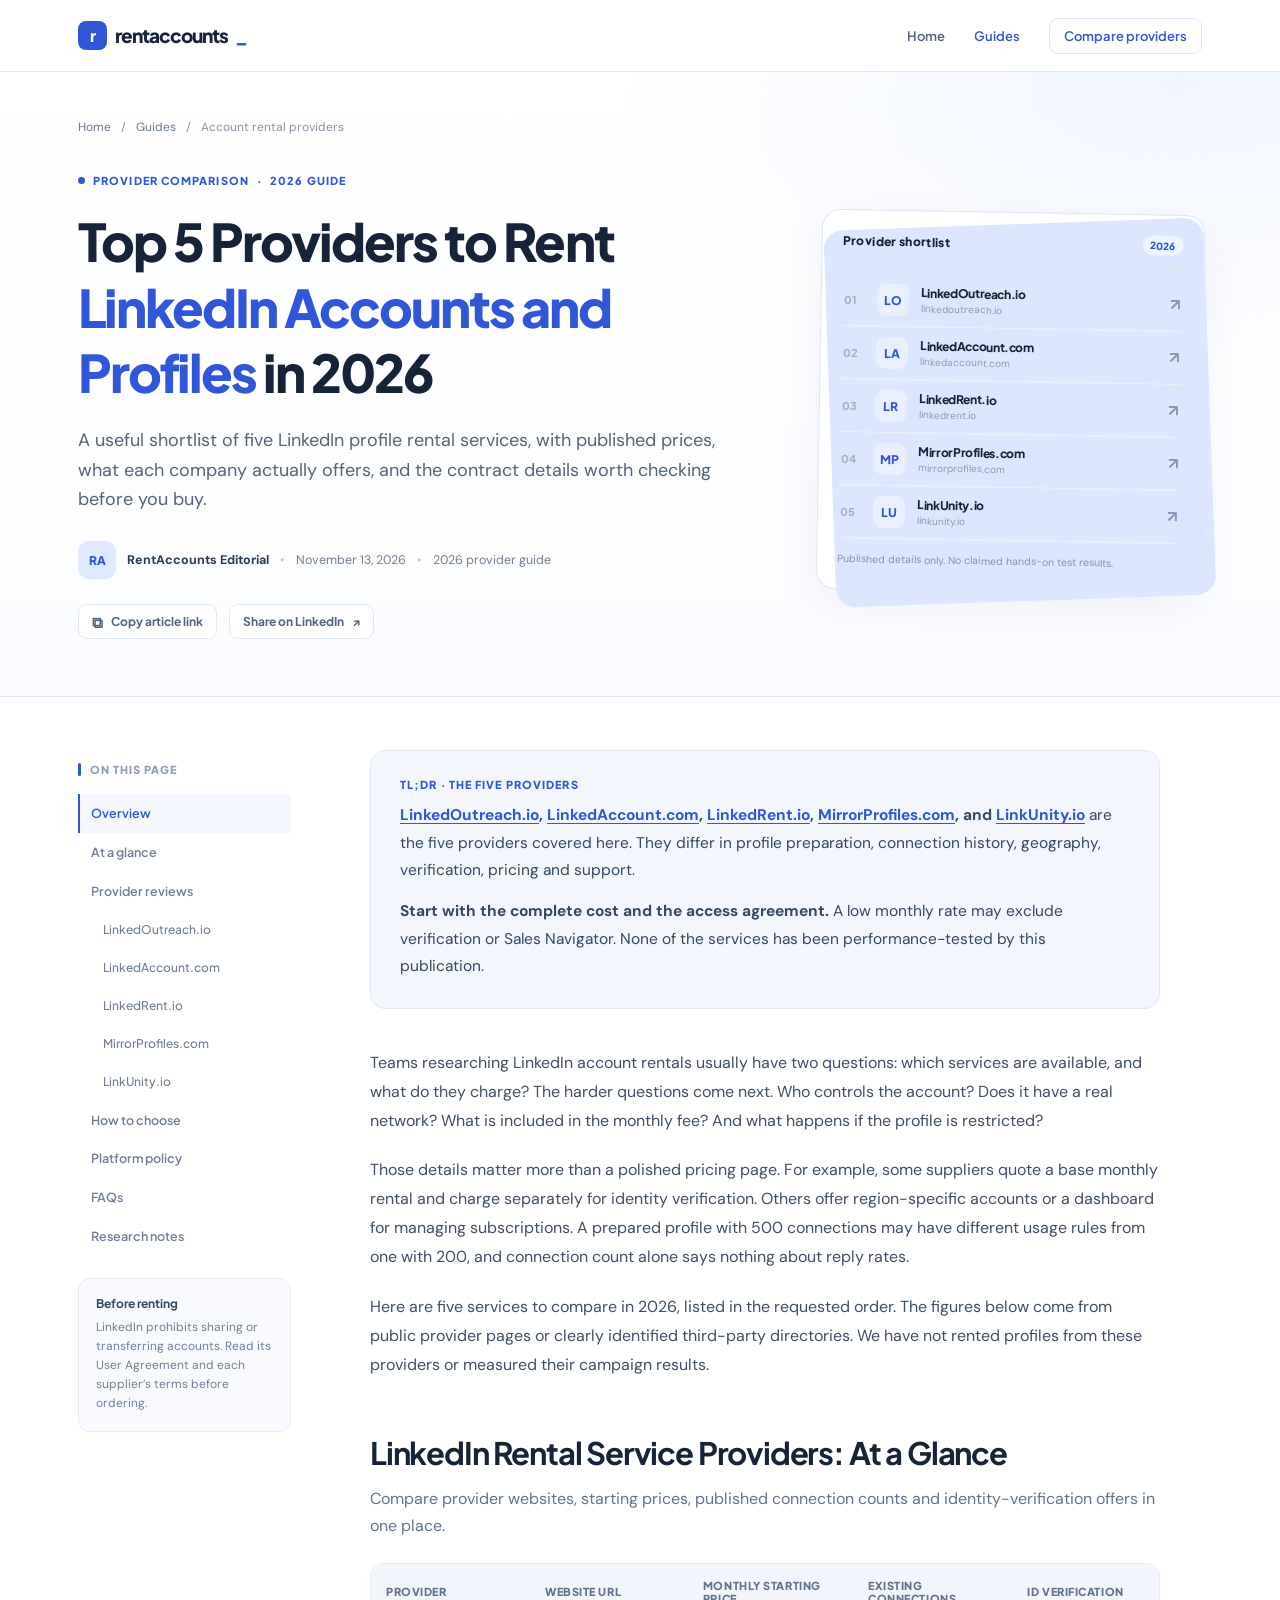
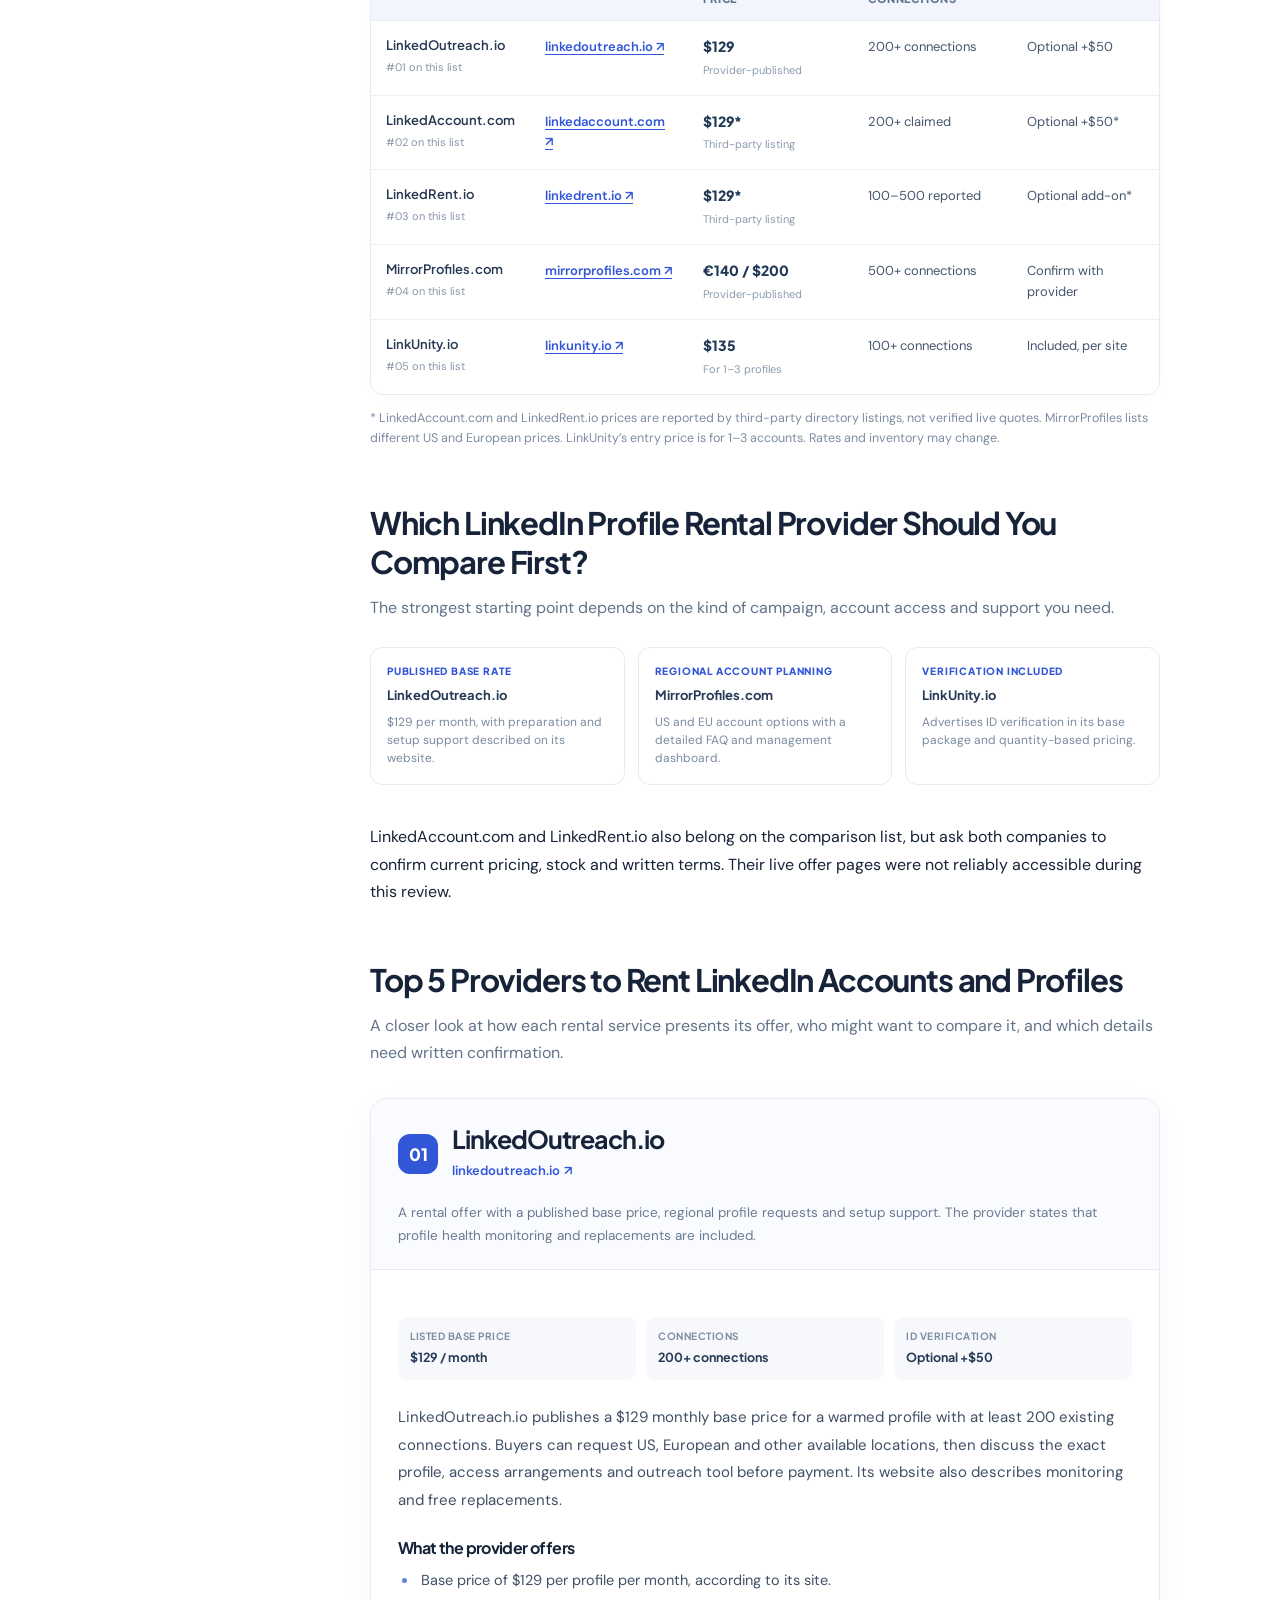
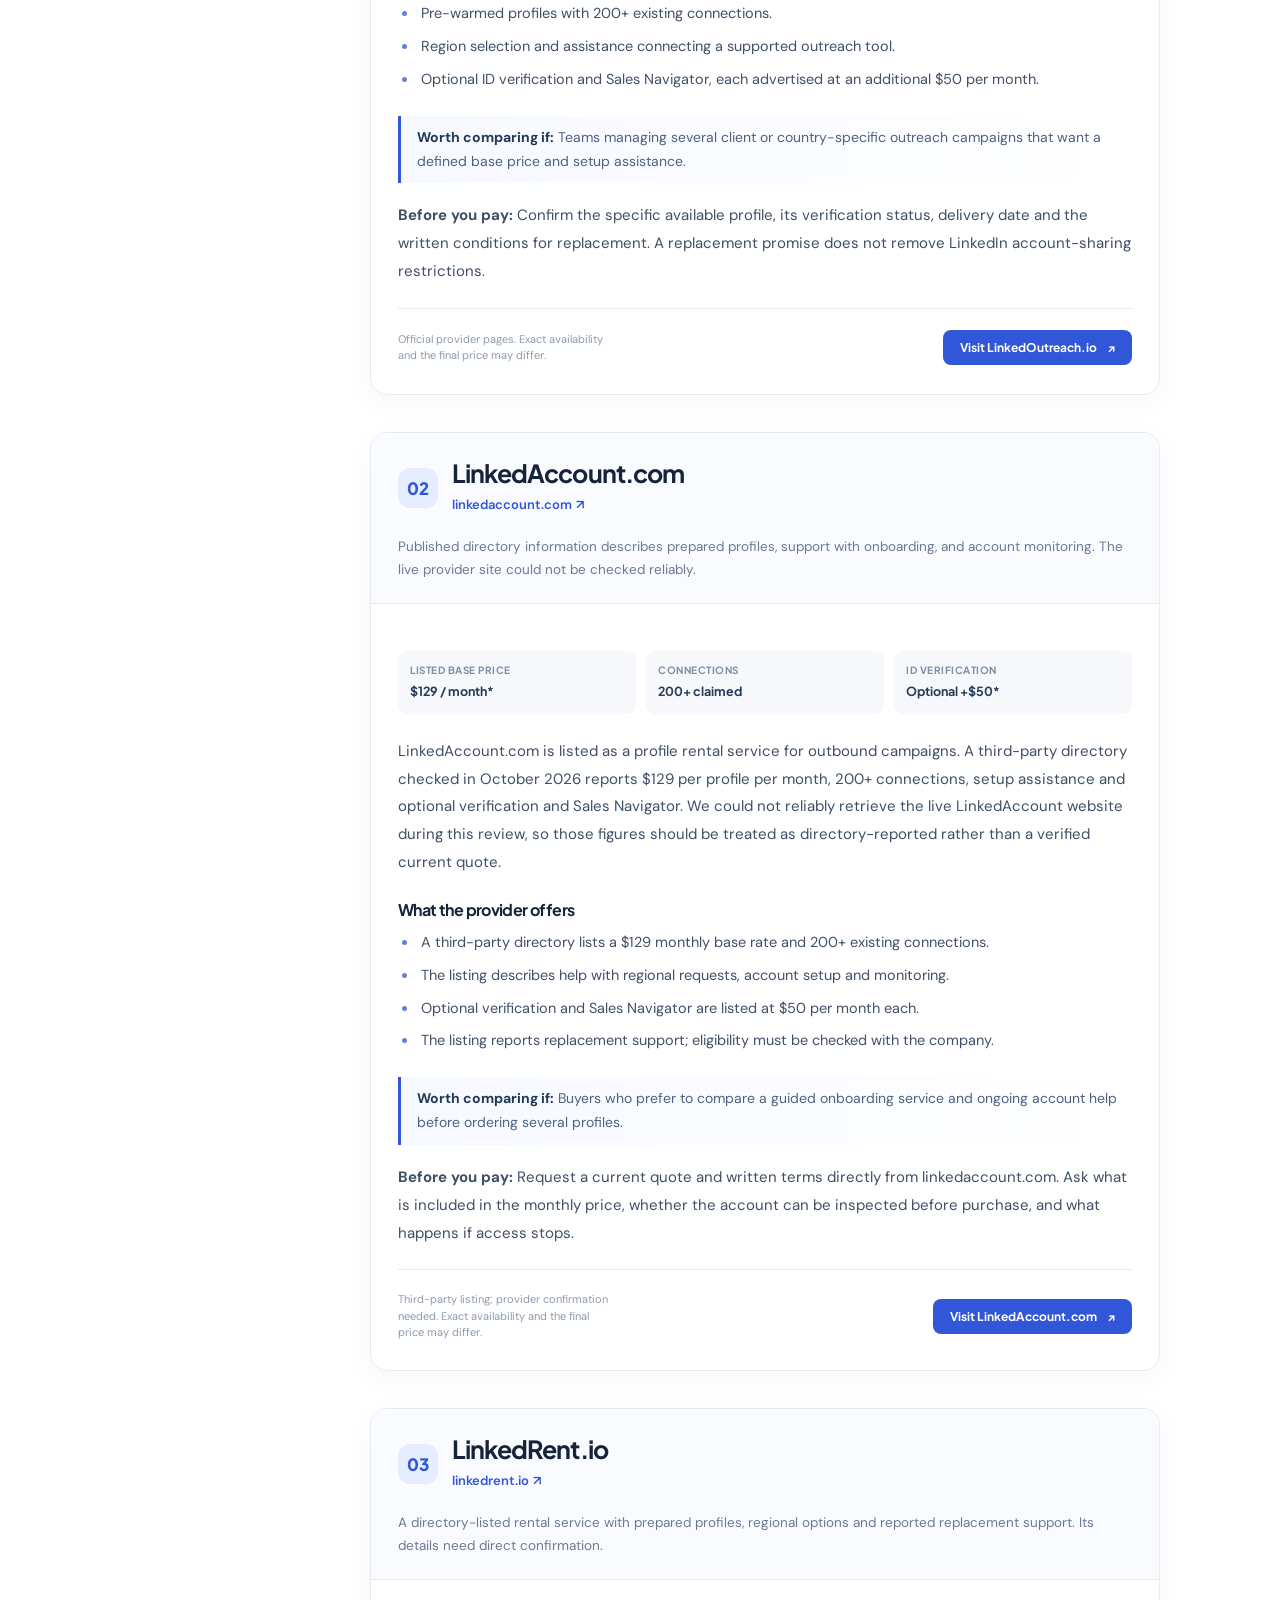
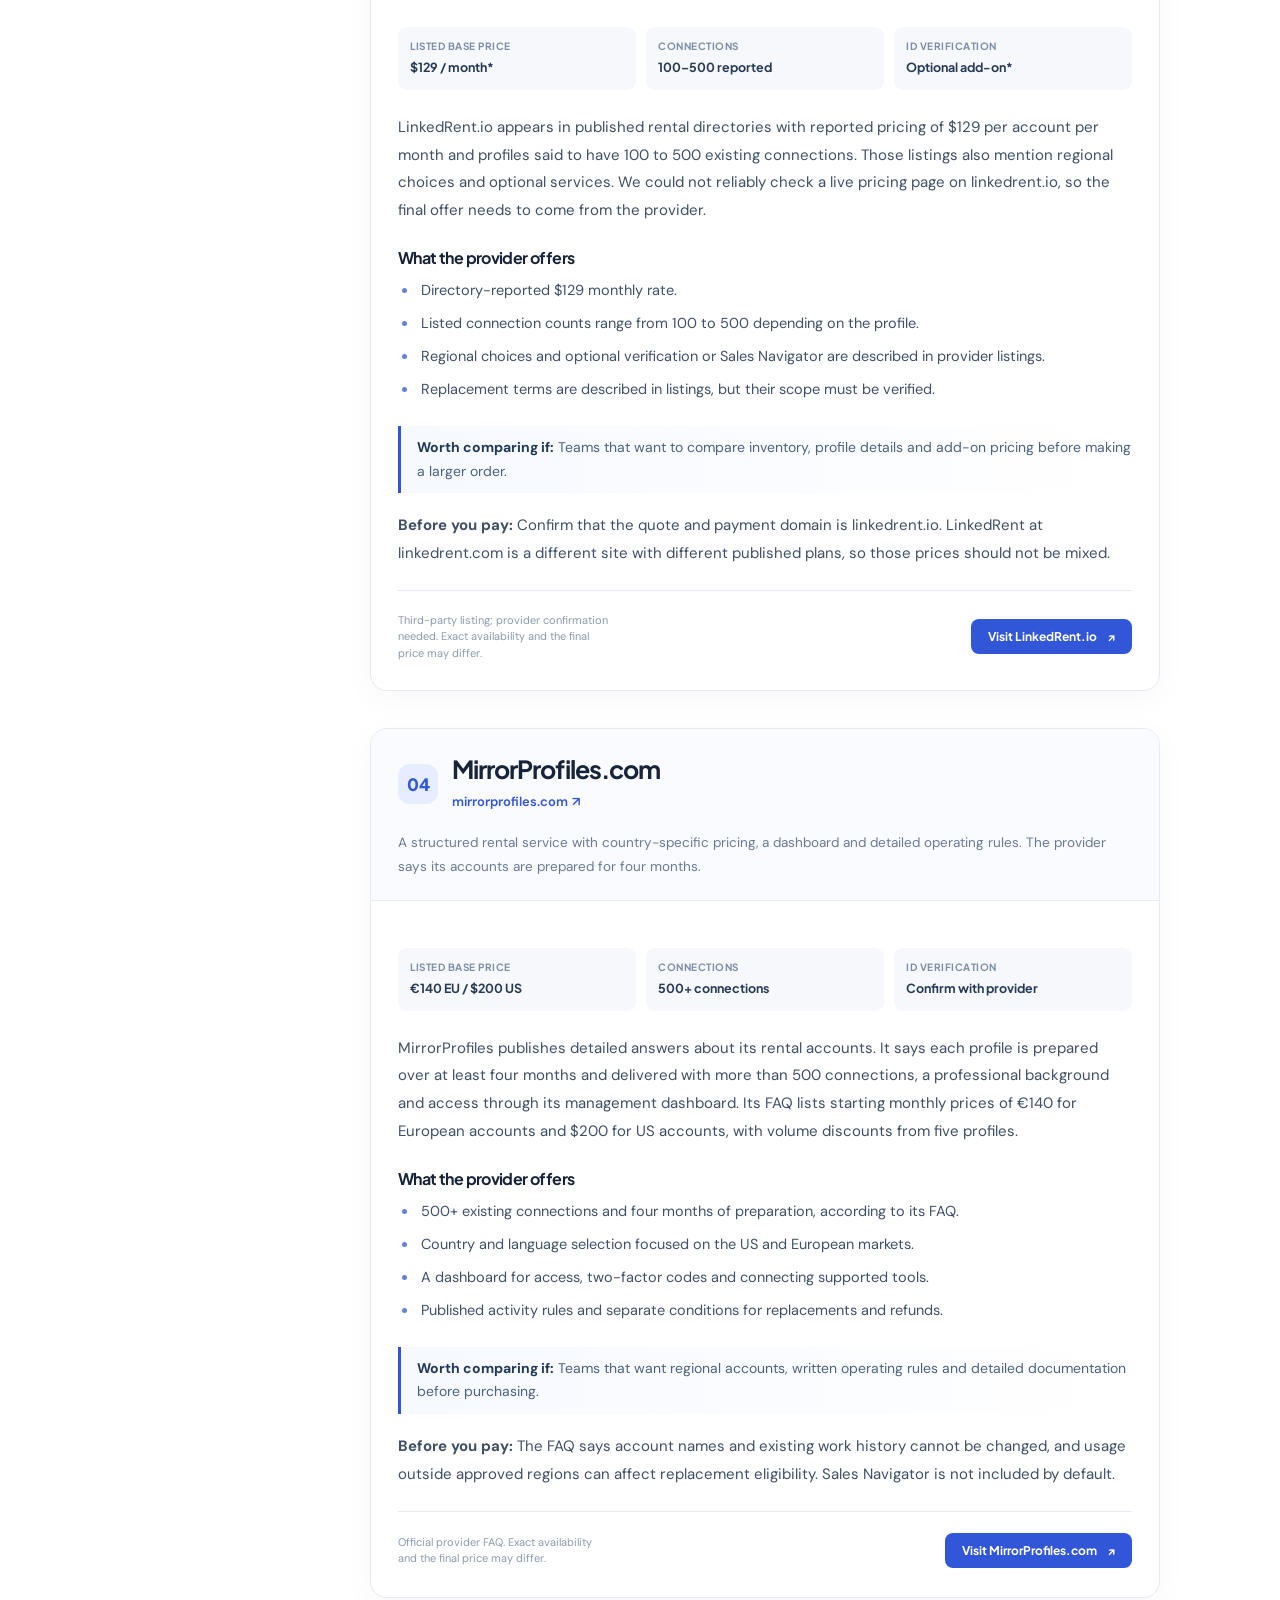
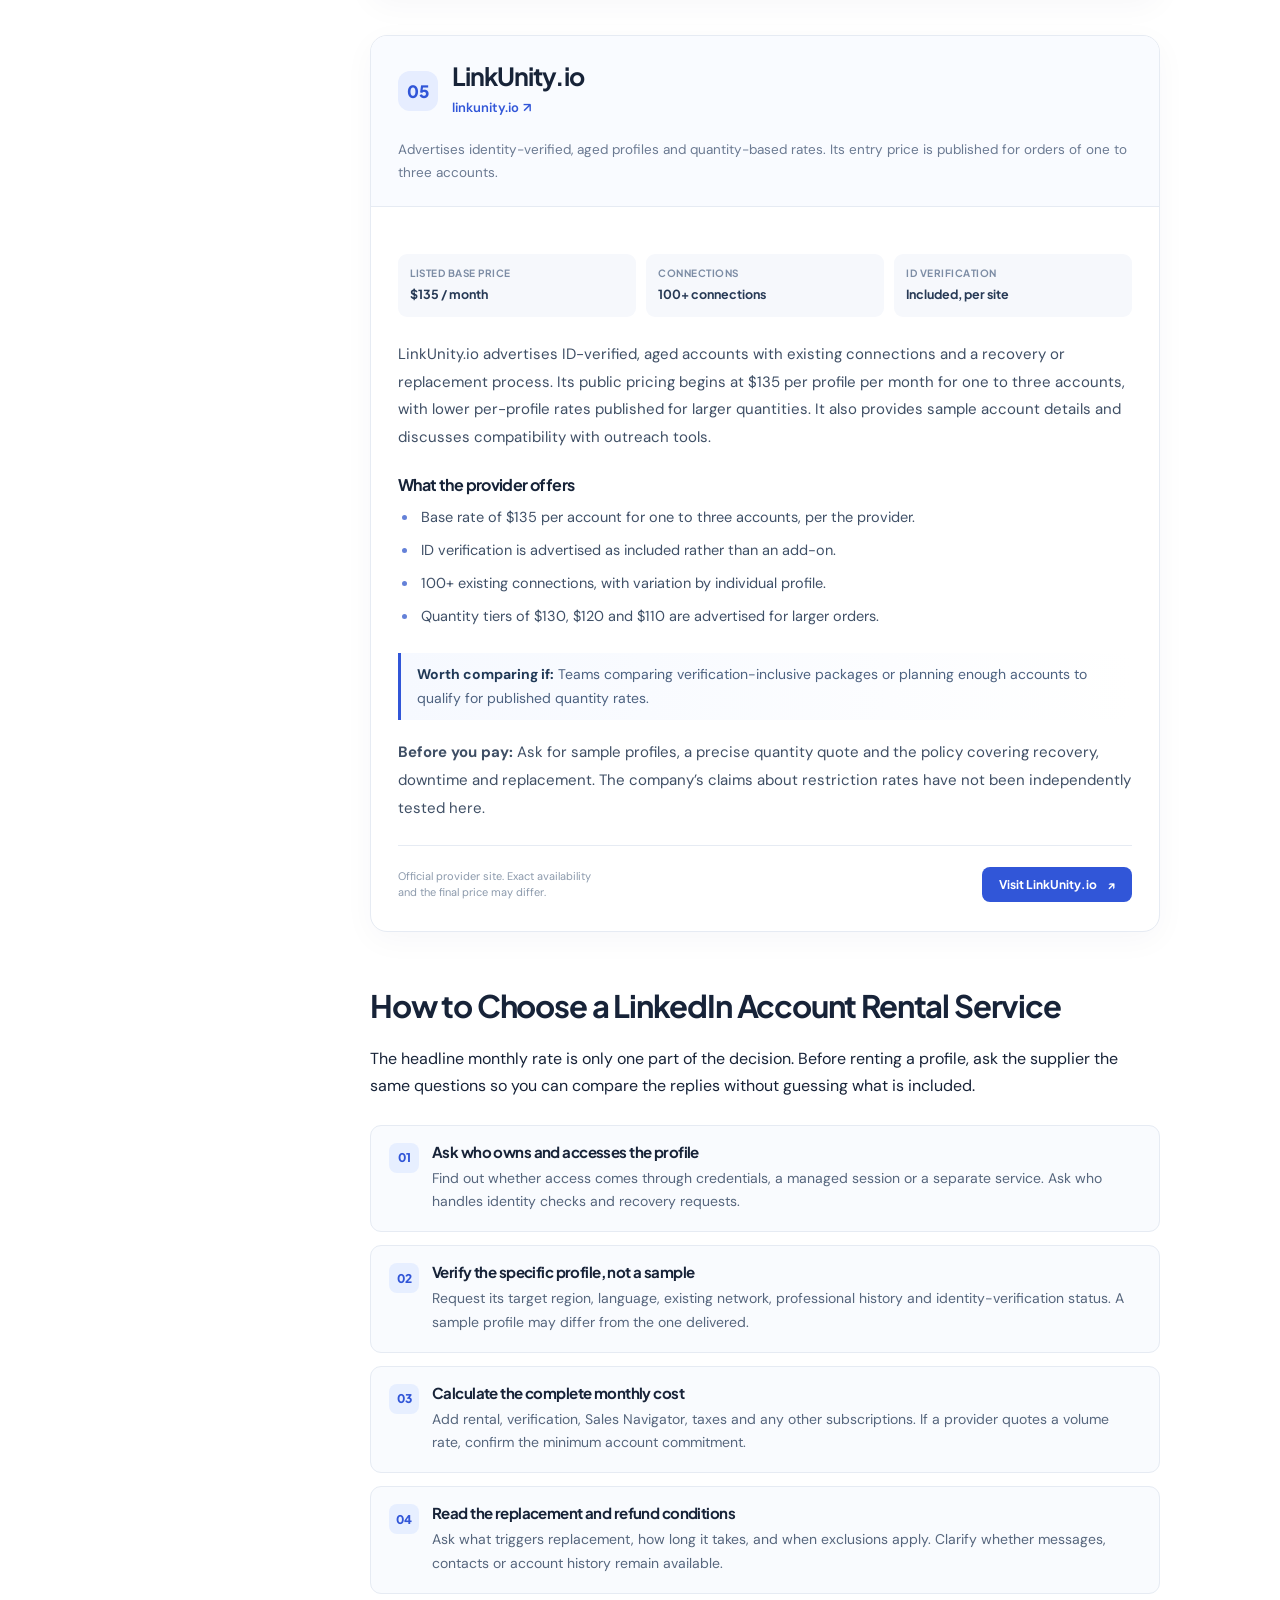
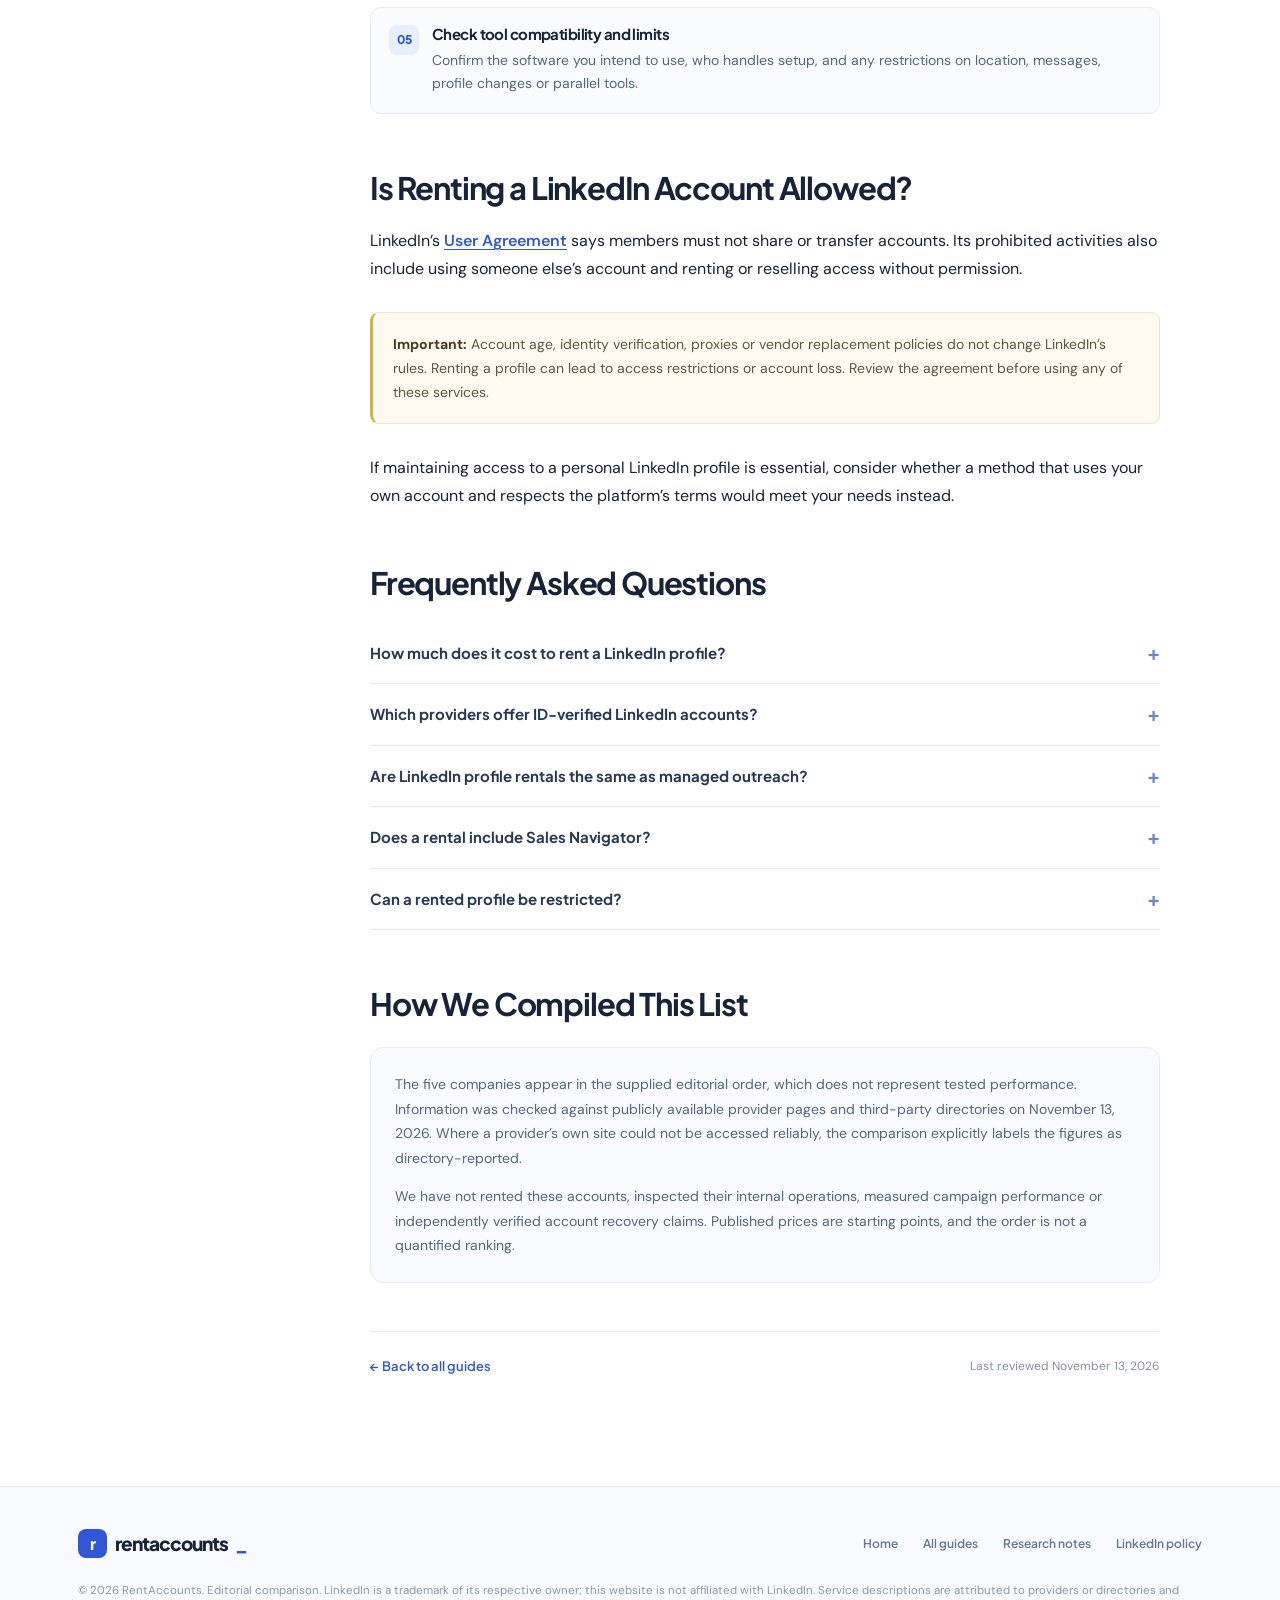
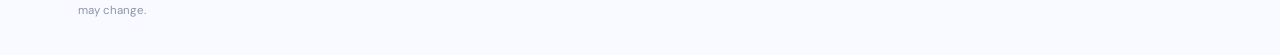
==== commit dcd457da: "Remove provider reference list from rental comparison article" ====
--- a/rent-linkedin-accounts-profiles/index.html
+++ b/rent-linkedin-accounts-profiles/index.html
@@ -69,7 +69,7 @@
 <a href="#how-to-choose">How to choose</a>
 <a href="#rental-policy">Platform policy</a>
 <a href="#faqs">FAQs</a>
-<a href="#research-notes">Sources</a></nav>
+<a href="#research-notes">Research notes</a></nav>
   <div class="toc-note"><strong>Before renting</strong><p>LinkedIn prohibits sharing or transferring accounts. Read its User Agreement and each supplier’s terms before ordering.</p></div>
 </aside>
 <article class="article-body">
@@ -79,7 +79,7 @@
 <a href="#how-to-choose">How to choose</a>
 <a href="#rental-policy">Platform policy</a>
 <a href="#faqs">FAQs</a>
-<a href="#research-notes">Sources</a><a href="#linkedoutreach">LinkedOutreach.io</a><a href="#linkedaccount">LinkedAccount.com</a><a href="#linkedrent">LinkedRent.io</a><a href="#mirrorprofiles">MirrorProfiles.com</a><a href="#linkunity">LinkUnity.io</a></nav></details>
+<a href="#research-notes">Research notes</a><a href="#linkedoutreach">LinkedOutreach.io</a><a href="#linkedaccount">LinkedAccount.com</a><a href="#linkedrent">LinkedRent.io</a><a href="#mirrorprofiles">MirrorProfiles.com</a><a href="#linkunity">LinkUnity.io</a></nav></details>
 <section aria-labelledby="summary-heading" class="quick-summary">
   <div class="summary-title" id="summary-heading">TL;DR · The five providers</div>
   <p><strong><a href="https://www.linkedoutreach.io/" target="_blank" rel="noopener noreferrer">LinkedOutreach.io</a>, <a href="https://linkedaccount.com/" target="_blank" rel="noopener noreferrer">LinkedAccount.com</a>, <a href="https://linkedrent.io/" target="_blank" rel="noopener noreferrer">LinkedRent.io</a>, <a href="https://mirrorprofiles.com/faq/" target="_blank" rel="noopener noreferrer">MirrorProfiles.com</a>, and <a href="https://linkunity.io/" target="_blank" rel="noopener noreferrer">LinkUnity.io</a></strong> are the five providers covered here. They differ in profile preparation, connection history, geography, verification, pricing and support.</p>
@@ -266,23 +266,14 @@
 <section id="research-notes" aria-labelledby="method-title">
   <h2 id="method-title">How We Compiled This List</h2>
   <div class="method-box"><p>The five companies appear in the supplied editorial order, which does not represent tested performance. Information was checked against publicly available provider pages and third-party directories on November 13, 2026. Where a provider’s own site could not be accessed reliably, the comparison explicitly labels the figures as directory-reported.</p><p>We have not rented these accounts, inspected their internal operations, measured campaign performance or independently verified account recovery claims. Published prices are starting points, and the order is not a quantified ranking.</p></div>
-  <div class="sources"><h3>Sources and provider references</h3>
-    <ol>
-      <li><a href="https://www.linkedoutreach.io/" target="_blank" rel="noopener noreferrer">LinkedOutreach.io</a> and <a href="https://www.linkedoutreach.io/rent-linkedin-account" target="_blank" rel="noopener noreferrer">rental service details</a>, pricing, preparation and add-ons.</li>
-      <li><a href="https://rentlinkedaccounts.com/linkedaccount/" target="_blank" rel="noopener noreferrer">LinkedAccount.com profile in Rent Linked Accounts</a>, third-party directory information.</li>
-      <li><a href="https://rentlinkedaccounts.com/" target="_blank" rel="noopener noreferrer">LinkedRent.io listing in Rent Linked Accounts</a>, third-party directory information.</li>
-      <li><a href="https://mirrorprofiles.com/faq/" target="_blank" rel="noopener noreferrer">MirrorProfiles FAQ</a>, pricing, preparation, account requirements and cancellation rules.</li>
-      <li><a href="https://linkunity.io/" target="_blank" rel="noopener noreferrer">LinkUnity.io official site</a>, pricing tiers and profile specifications.</li>
-      <li><a href="https://www.linkedin.com/legal/user-agreement" target="_blank" rel="noopener noreferrer">LinkedIn User Agreement</a>, account sharing and prohibited activities.</li>
-    </ol>
-  </div>
+  
 </section>
 <div class="article-end"><a class="back-link" href="../articles.html">← Back to all guides</a><small>Last reviewed November 13, 2026</small></div>
 </article></div>
 </main>
 <footer class="footer"><div class="container footer-inner">
   <a class="brand" href="../"><span class="brand-mark" aria-hidden="true">r</span>rentaccounts<small>_</small></a>
-  <nav class="footer-links" aria-label="Footer navigation"><a href="../">Home</a><a href="../articles.html">All guides</a><a href="#research-notes">Sources</a><a href="https://www.linkedin.com/legal/user-agreement" target="_blank" rel="noopener noreferrer">LinkedIn policy</a></nav>
+  <nav class="footer-links" aria-label="Footer navigation"><a href="../">Home</a><a href="../articles.html">All guides</a><a href="#research-notes">Research notes</a><a href="https://www.linkedin.com/legal/user-agreement" target="_blank" rel="noopener noreferrer">LinkedIn policy</a></nav>
 </div><div class="container legal">© 2026 RentAccounts. Editorial comparison. LinkedIn is a trademark of its respective owner; this website is not affiliated with LinkedIn. Service descriptions are attributed to providers or directories and may change.</div></footer>
 <script>
 (function(){
--- a/article.css
+++ b/article.css
@@ -131,3 +131,61 @@
 @media(max-width:820px){.hero-layout{grid-template-columns:1fr}.hero-art{display:none}.layout{display:block;padding-top:35px}.toc{display:none}.mobile-toc{display:block;margin:0 0 31px;background:#f9fbff;border:1px solid var(--border);border-radius:12px;padding:14px 17px}.mobile-toc summary{font:800 13px var(--head);color:#385179;cursor:pointer}.mobile-toc nav{display:grid;gap:10px;margin:13px 0 2px}.mobile-toc a{font-size:13px;text-decoration:none}.article-body{max-width:790px;margin:auto}}
 @media(max-width:600px){.container{padding:0 18px}.header-inner{height:62px}.brand{font-size:17px}.site-nav{gap:14px}.site-nav a{font-size:12px}.site-nav a:nth-child(2){display:none}.article-hero{padding:29px 0 33px}.crumbs{font-size:11px;margin-bottom:22px}h1{font-size:33px;margin:16px 0 15px}.dek{font-size:16px}.quick-summary{padding:21px 19px}.article-body h2{font-size:24px;margin-top:43px}.insight-row{grid-template-columns:1fr}.review-head{padding:21px 19px}.review-body{padding:20px 19px}.review h2{font-size:20px!important}.specs{grid-template-columns:1fr 1fr}.review-footer{align-items:flex-start;flex-direction:column}.footer-inner{align-items:flex-start;flex-direction:column}.table-scroll{margin-left:-4px;margin-right:-4px}}
 @media(prefers-reduced-motion:reduce){html{scroll-behavior:auto}}
+
+
+/* Publication home and article listing */
+.home-hero{background:radial-gradient(ellipse 620px 370px at 90% 10%,#edf3ff,transparent 80%),#fbfcff;border-bottom:1px solid var(--border);padding:83px 0 80px}
+.home-hero-grid{display:grid;grid-template-columns:minmax(0,1fr) 330px;align-items:center;gap:75px}
+.home-hero h1{font:800 clamp(38px,4.6vw,58px)/1.15 var(--head);letter-spacing:-.055em;margin:22px 0 22px}
+.home-hero h1 span{color:var(--brand)}
+.home-hero p{color:#5d6f88;font-size:18px;max-width:645px;margin:0 0 26px;line-height:1.7}
+.primary-link{display:inline-flex;align-items:center;gap:14px;background:var(--brand);color:white;text-decoration:none;font:700 13px var(--head);border-radius:9px;padding:13px 18px}
+.primary-link:hover{background:var(--brand-dark);color:#fff}
+.secondary-link{display:inline-flex;align-items:center;gap:7px;color:var(--brand);text-decoration:none;font:700 13px var(--head);margin-left:15px}
+.home-summary{background:#fff;border:1px solid #dfe8fa;box-shadow:var(--shadow);border-radius:18px;padding:28px;position:relative}
+.home-summary:after{position:absolute;content:'';z-index:-1;background:#e8efff;border-radius:18px;inset:11px -11px -10px 12px}
+.home-summary-kicker{font:800 11px var(--head);color:var(--brand);text-transform:uppercase;letter-spacing:.12em;margin-bottom:15px}
+.home-summary strong{font:800 23px/1.35 var(--head);letter-spacing:-.04em;display:block;margin-bottom:20px}
+.home-summary ul{padding:0;list-style:none;margin:0}
+.home-summary li{padding:10px 0;border-bottom:1px solid #e9eef6;display:flex;gap:12px;align-items:center;color:#596c87;font-size:13px}
+.home-summary li:before{content:'✓';display:grid;place-items:center;background:#e9f0ff;color:var(--brand);border-radius:6px;width:22px;height:22px;flex:none;font-weight:800}
+.home-summary li:last-child{border-bottom:0}
+.home-section{padding:72px 0;border-bottom:1px solid var(--border)}
+.home-section-head{display:flex;justify-content:space-between;align-items:end;gap:24px;margin-bottom:27px}
+.home-section-head h2{font-size:32px;margin:0 0 7px}
+.home-section-head p{color:#708097;font-size:15px;margin:0}
+.section-kicker{font:800 11px var(--head);letter-spacing:.13em;text-transform:uppercase;color:var(--brand);margin:0 0 12px}
+.home-feature{border:1px solid var(--border);border-radius:18px;overflow:hidden;display:grid;grid-template-columns:280px 1fr;text-decoration:none;color:var(--ink);background:#fff;box-shadow:0 8px 26px rgba(24,49,100,.035)}
+.home-feature:hover{color:var(--ink);border-color:#bfceef;box-shadow:var(--shadow)}
+.home-feature-image{background:linear-gradient(145deg,#294ccb,#698fff);display:flex;flex-direction:column;justify-content:space-between;padding:25px;min-height:270px;position:relative;overflow:hidden}
+.home-feature-image:after{content:'';position:absolute;border:2px solid rgba(255,255,255,.21);width:300px;height:300px;border-radius:50%;right:-140px;top:-65px}
+.feature-tag{display:inline-flex;border:1px solid rgba(255,255,255,.4);color:#fff;border-radius:100px;padding:5px 10px;align-self:start;font:700 10px var(--head);position:relative;z-index:1}
+.feature-big{color:#fff;font:800 65px/1 var(--head);letter-spacing:-.09em;position:relative;z-index:1}
+.feature-small{color:#dbe5ff;font:700 11px var(--head);letter-spacing:.09em;position:relative;z-index:1}
+.home-feature-copy{padding:34px 36px;display:flex;flex-direction:column}
+.home-feature-copy .feature-meta{font:800 10px var(--head);letter-spacing:.08em;text-transform:uppercase;color:var(--brand);margin-bottom:13px}
+.home-feature-copy h3{font:800 27px/1.3 var(--head);letter-spacing:-.04em;margin:0 0 13px}
+.home-feature-copy p{color:#6d7d92;font-size:15px;line-height:1.68;margin:0 0 25px}
+.feature-more{font:700 13px var(--head);color:var(--brand);margin-top:auto}
+.home-pillars{display:grid;grid-template-columns:repeat(3,1fr);gap:17px}
+.home-pillar{padding:25px;border:1px solid var(--border);background:#fff;border-radius:14px}
+.home-pillar-no{font:800 11px var(--head);color:var(--brand);margin-bottom:19px}
+.home-pillar h3{font-size:17px;margin:0 0 9px}
+.home-pillar p{color:#6d7e92;font-size:14px;line-height:1.7;margin:0}
+.home-policy{background:#f4f7fd;border:1px solid #e0e8f7;border-radius:13px;padding:27px 30px}
+.home-policy p{color:#52647e;font-size:15px;margin:0}
+.home-policy a{font-weight:700}
+.guides-hero{padding:74px 0 42px;border-bottom:1px solid var(--border);background:#fbfcff}
+.guides-hero h1{font-size:clamp(35px,4.4vw,49px);max-width:780px}
+.guides-hero p{color:#60728b;font-size:18px;max-width:675px;margin:0 0 10px}
+.guides-list{padding:60px 0 100px}
+.guides-list h2{font-size:27px;margin:0 0 25px}
+.guides-grid{display:grid;grid-template-columns:repeat(2,1fr);gap:18px}
+.guide-card{display:flex;flex-direction:column;border:1px solid var(--border);border-radius:14px;padding:28px;text-decoration:none;color:var(--ink);background:#fff}
+.guide-card:hover{color:var(--ink);border-color:#c3d3f5;box-shadow:var(--shadow)}
+.guide-card .guide-kicker{color:var(--brand);font:800 10px var(--head);letter-spacing:.1em;text-transform:uppercase;margin-bottom:17px}
+.guide-card h3{font-size:21px;line-height:1.4;margin:0 0 14px}
+.guide-card p{font-size:14px;color:#687990;margin:0 0 28px;line-height:1.72;flex:1}
+.guide-card span:last-child{font:700 13px var(--head);color:var(--brand)}
+@media(max-width:950px){.home-hero-grid{grid-template-columns:1fr}.home-summary{display:none}.home-hero{padding:64px 0}}
+@media(max-width:650px){.home-hero{padding:55px 0}.home-hero h1{font-size:38px}.home-hero p{font-size:16px}.home-feature{grid-template-columns:1fr}.home-feature-image{min-height:200px}.home-feature-copy{padding:25px}.home-feature-copy h3{font-size:23px}.home-pillars,.guides-grid{grid-template-columns:1fr}.home-section{padding:51px 0}.home-section-head{align-items:start;flex-direction:column}.home-section-head h2{font-size:26px}.guides-hero{padding:55px 0 38px}.guides-list{padding:45px 0 70px}}
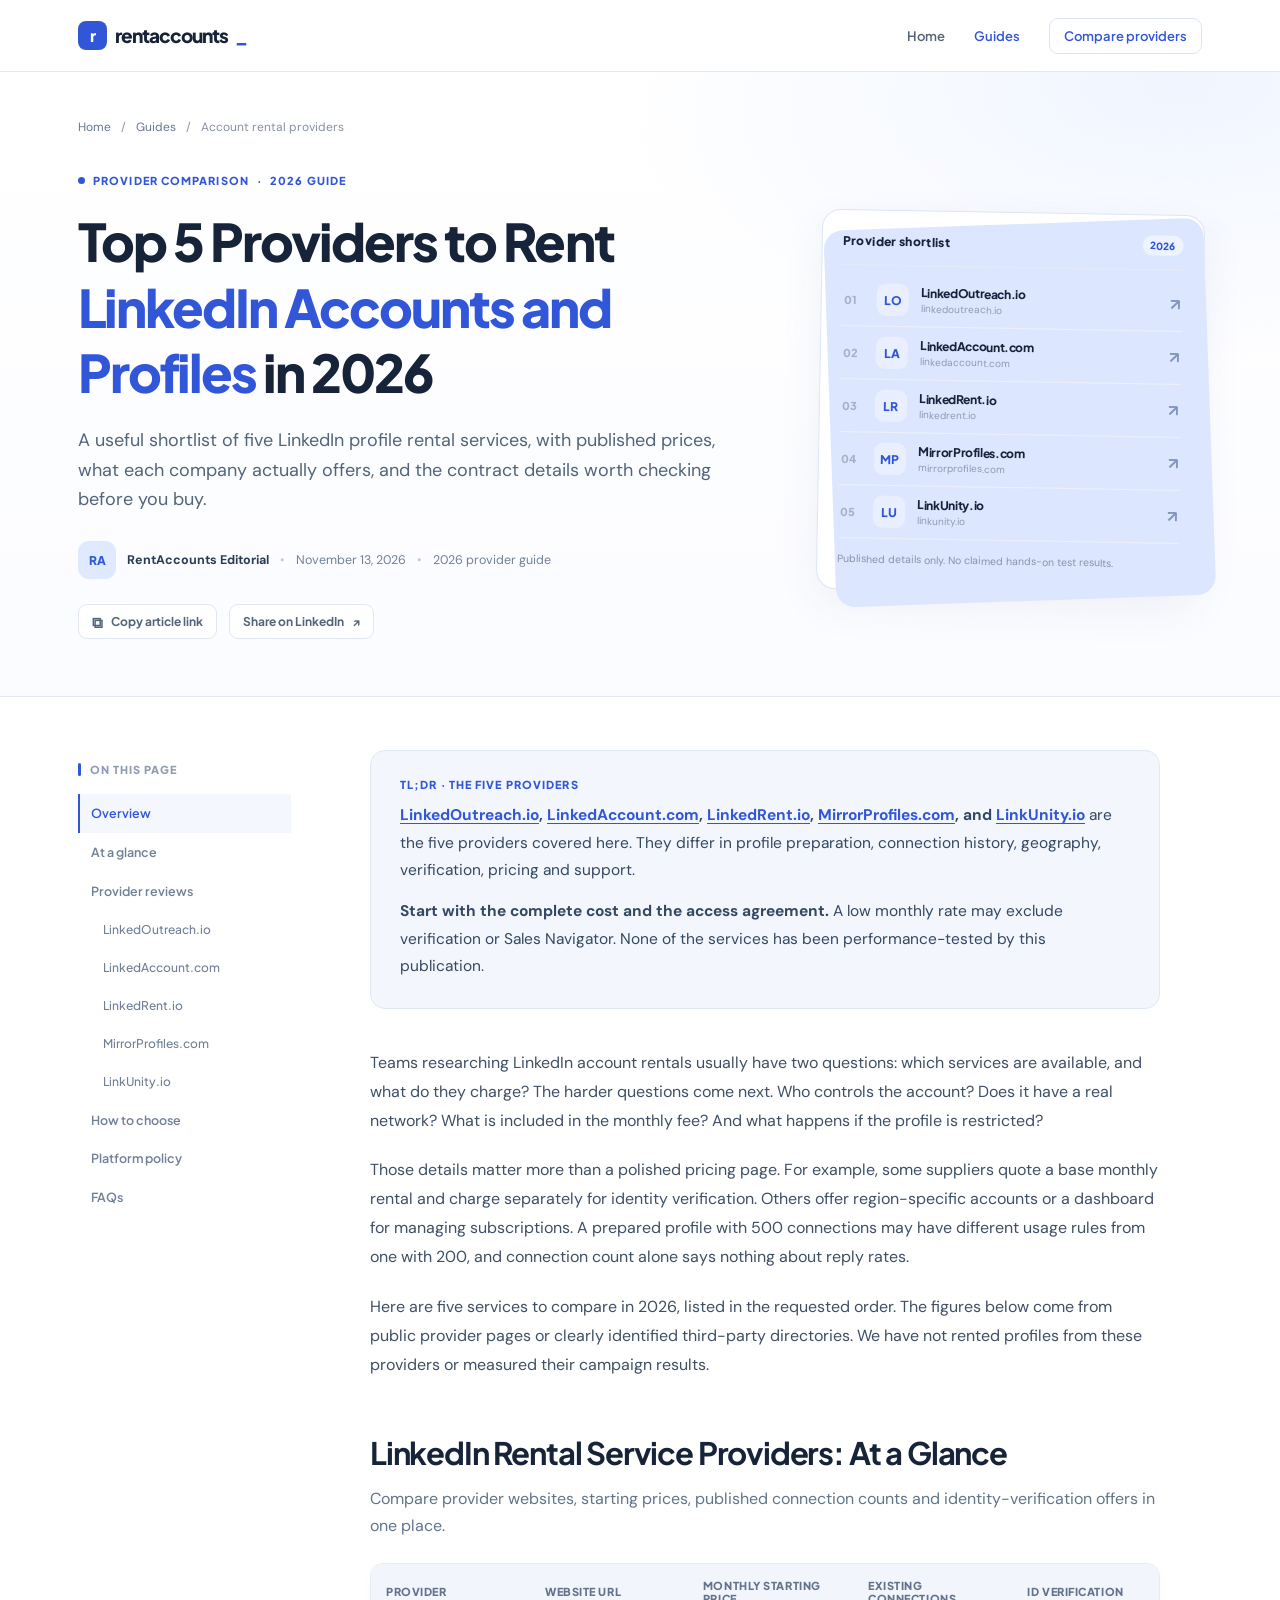
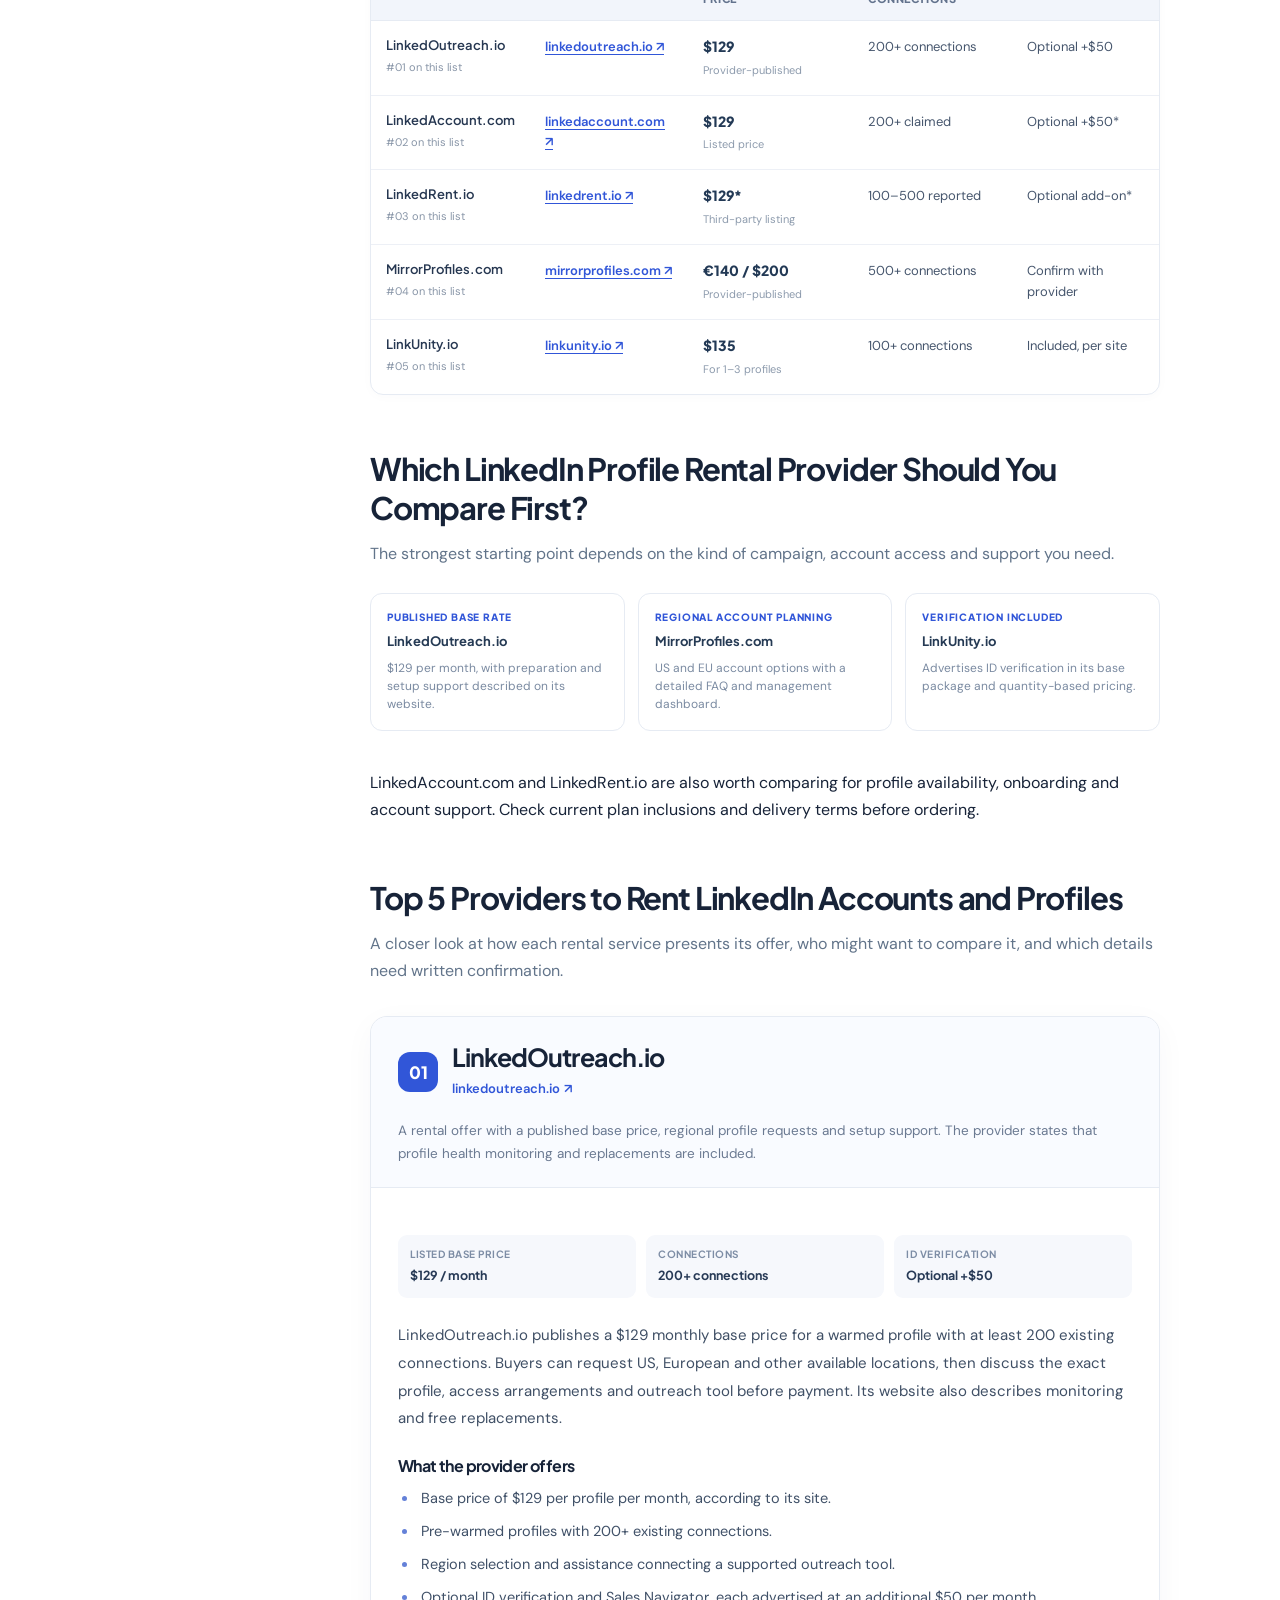
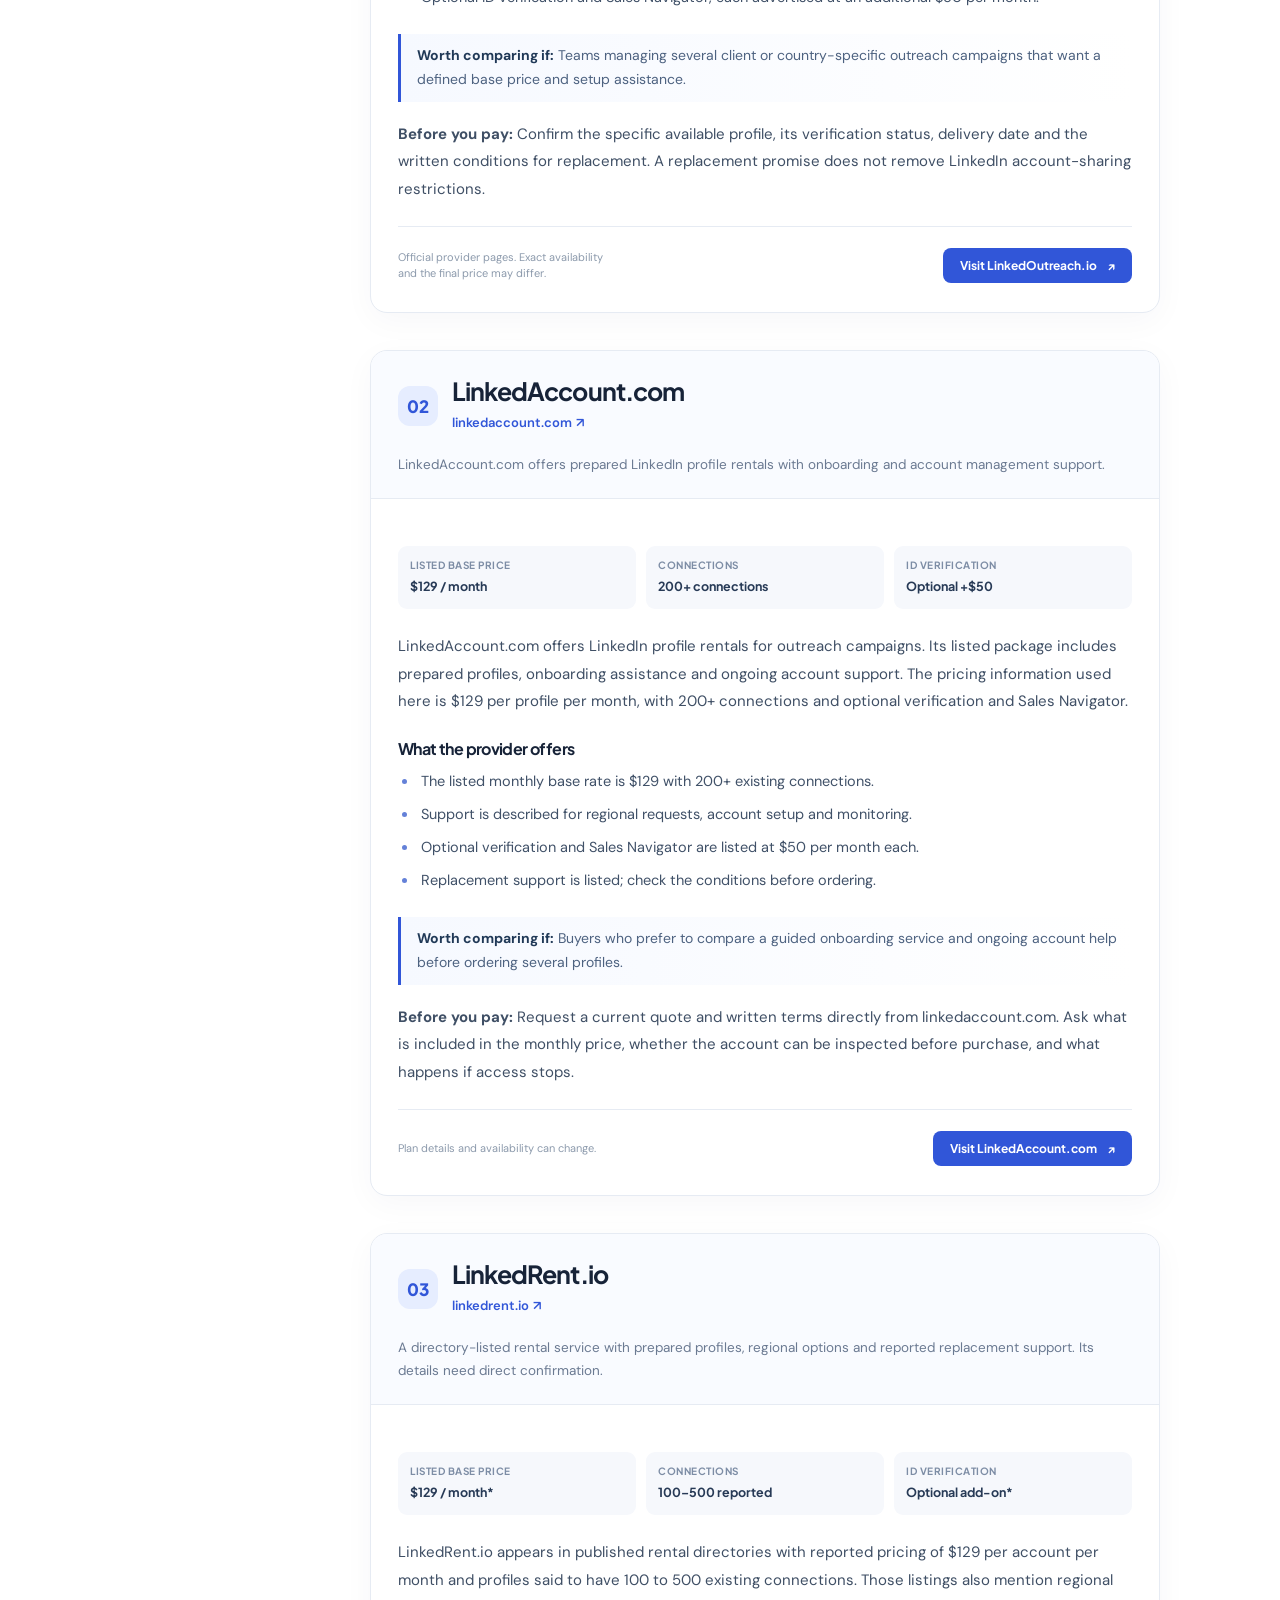
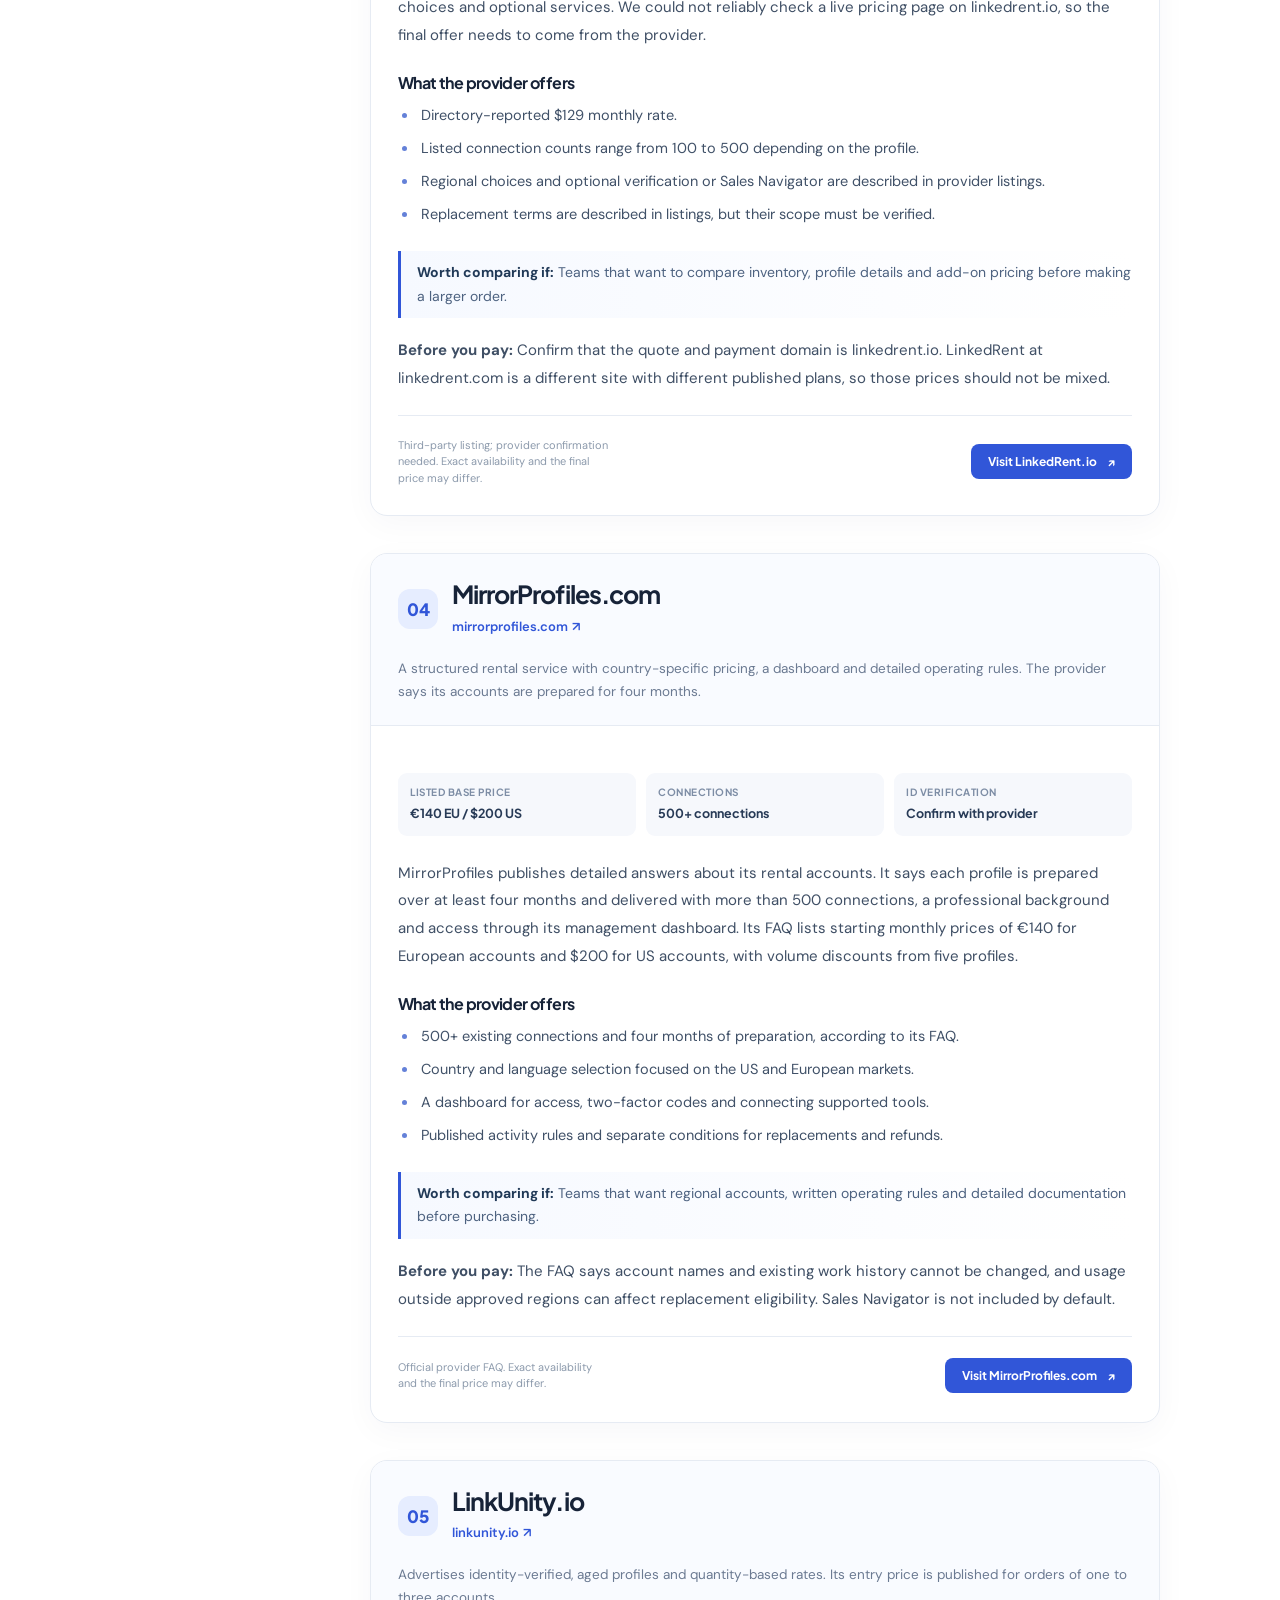
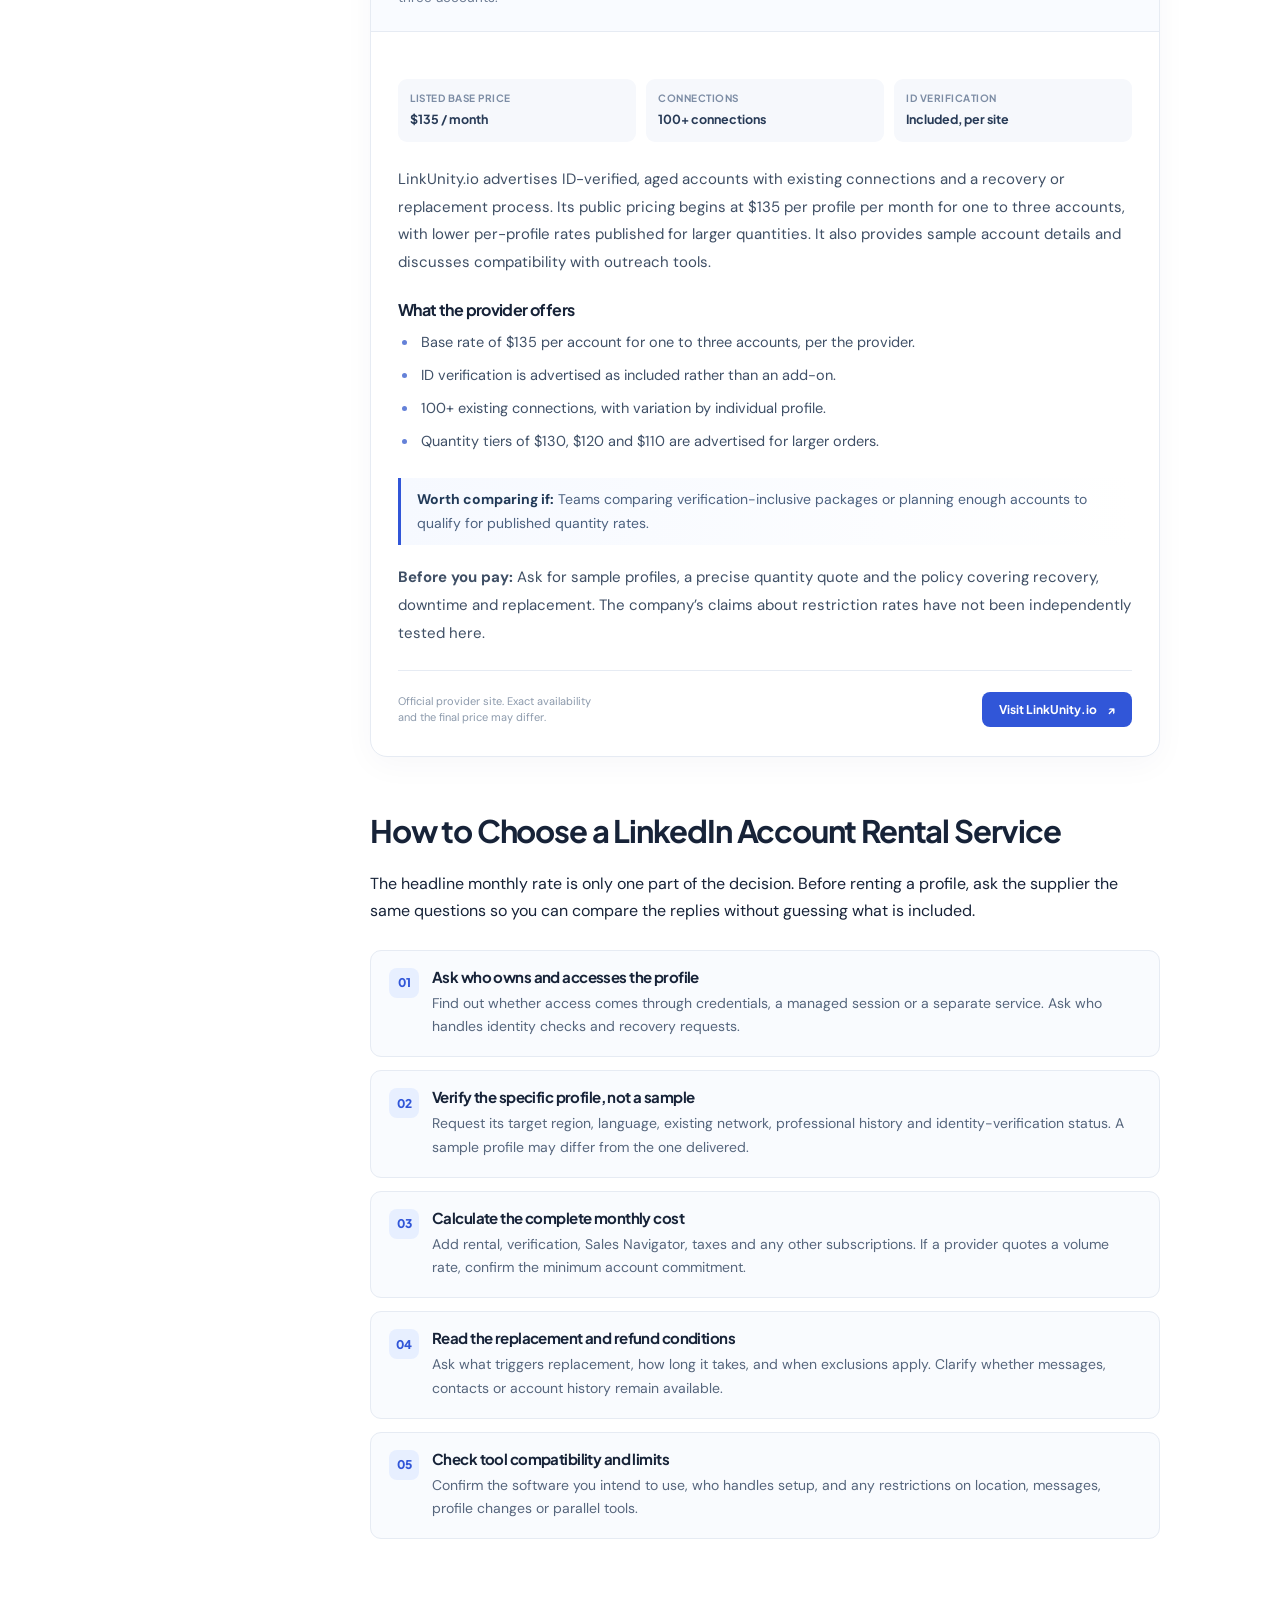
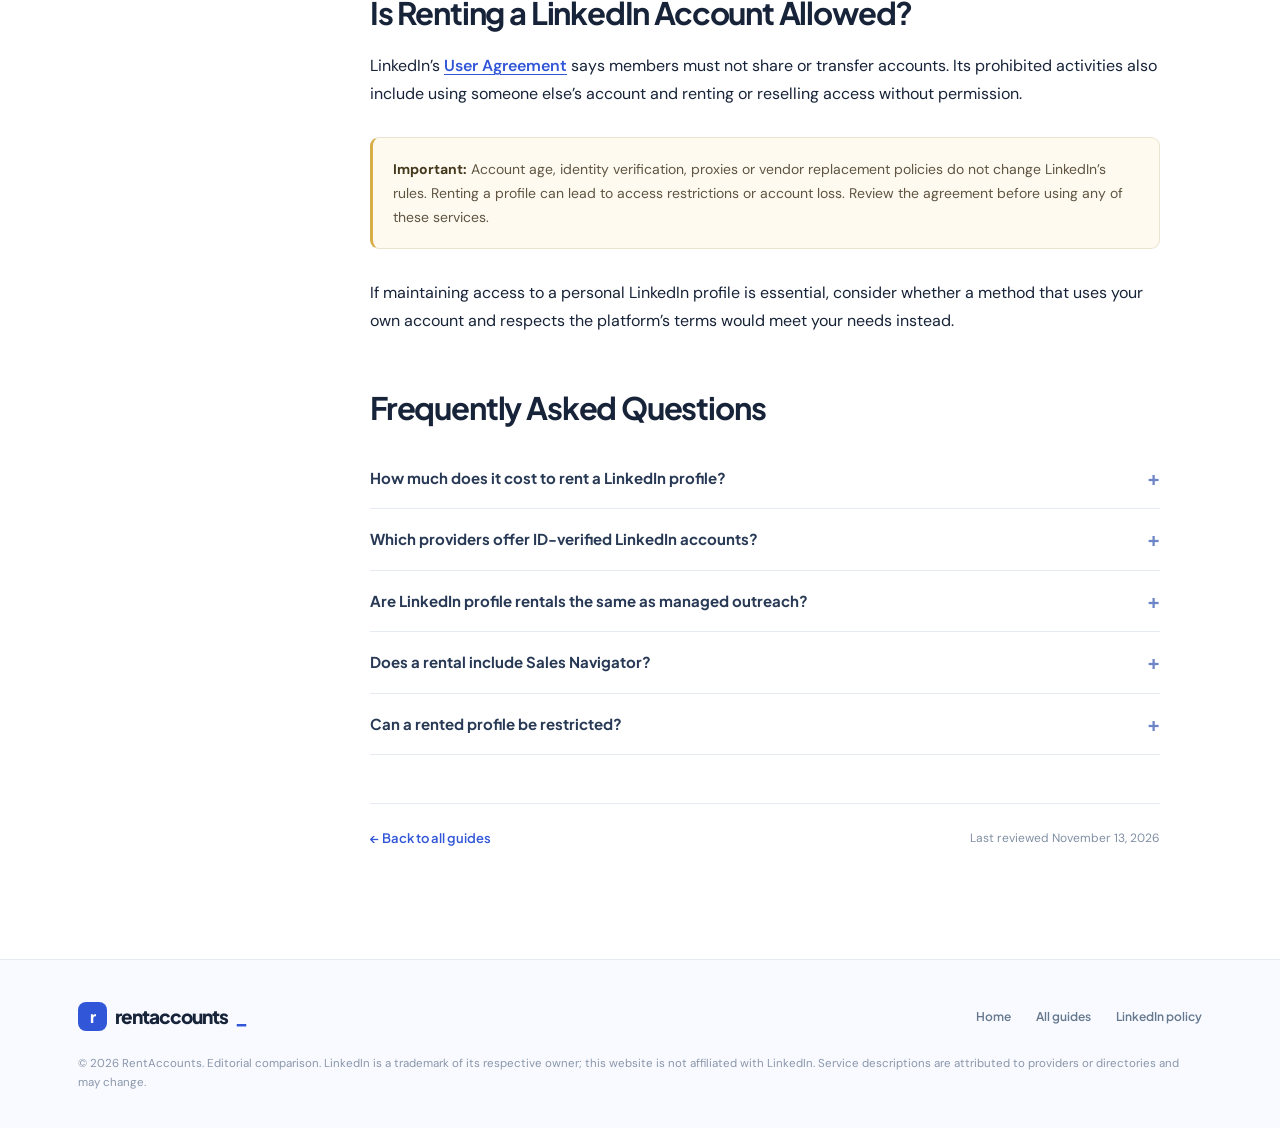
==== commit 0f655e6e: "Remove table caveat, sidebar warning and methodology section; correct LinkedAccount copy" ====
--- a/rent-linkedin-accounts-profiles/index.html
+++ b/rent-linkedin-accounts-profiles/index.html
@@ -69,8 +69,8 @@
 <a href="#how-to-choose">How to choose</a>
 <a href="#rental-policy">Platform policy</a>
 <a href="#faqs">FAQs</a>
-<a href="#research-notes">Research notes</a></nav>
-  <div class="toc-note"><strong>Before renting</strong><p>LinkedIn prohibits sharing or transferring accounts. Read its User Agreement and each supplier’s terms before ordering.</p></div>
+</nav>
+  
 </aside>
 <article class="article-body">
 <details class="mobile-toc"><summary>Jump to a section</summary><nav><a href="#overview">Overview</a>
@@ -79,7 +79,7 @@
 <a href="#how-to-choose">How to choose</a>
 <a href="#rental-policy">Platform policy</a>
 <a href="#faqs">FAQs</a>
-<a href="#research-notes">Research notes</a><a href="#linkedoutreach">LinkedOutreach.io</a><a href="#linkedaccount">LinkedAccount.com</a><a href="#linkedrent">LinkedRent.io</a><a href="#mirrorprofiles">MirrorProfiles.com</a><a href="#linkunity">LinkUnity.io</a></nav></details>
+<a href="#linkedoutreach">LinkedOutreach.io</a><a href="#linkedaccount">LinkedAccount.com</a><a href="#linkedrent">LinkedRent.io</a><a href="#mirrorprofiles">MirrorProfiles.com</a><a href="#linkunity">LinkUnity.io</a></nav></details>
 <section aria-labelledby="summary-heading" class="quick-summary">
   <div class="summary-title" id="summary-heading">TL;DR · The five providers</div>
   <p><strong><a href="https://www.linkedoutreach.io/" target="_blank" rel="noopener noreferrer">LinkedOutreach.io</a>, <a href="https://linkedaccount.com/" target="_blank" rel="noopener noreferrer">LinkedAccount.com</a>, <a href="https://linkedrent.io/" target="_blank" rel="noopener noreferrer">LinkedRent.io</a>, <a href="https://mirrorprofiles.com/faq/" target="_blank" rel="noopener noreferrer">MirrorProfiles.com</a>, and <a href="https://linkunity.io/" target="_blank" rel="noopener noreferrer">LinkUnity.io</a></strong> are the five providers covered here. They differ in profile preparation, connection history, geography, verification, pricing and support.</p>
@@ -95,12 +95,12 @@
     <caption>LinkedIn rental service providers at a glance</caption>
     <thead><tr><th scope="col">Provider</th><th scope="col">Website URL</th><th scope="col">Monthly starting price</th><th scope="col">Existing connections</th><th scope="col">ID verification</th></tr></thead>
     <tbody><tr><td><span class="table-name"><a href="#linkedoutreach">LinkedOutreach.io</a></span><span class="tiny">#01 on this list</span></td><td><a href="https://www.linkedoutreach.io/" target="_blank" rel="noopener noreferrer">linkedoutreach.io ↗</a></td><td><span class="price">$129</span><span class="price-note">Provider-published</span></td><td>200+ connections</td><td>Optional +$50</td></tr>
-<tr><td><span class="table-name"><a href="#linkedaccount">LinkedAccount.com</a></span><span class="tiny">#02 on this list</span></td><td><a href="https://linkedaccount.com/" target="_blank" rel="noopener noreferrer">linkedaccount.com ↗</a></td><td><span class="price">$129*</span><span class="price-note">Third-party listing</span></td><td>200+ claimed</td><td>Optional +$50*</td></tr>
+<tr><td><span class="table-name"><a href="#linkedaccount">LinkedAccount.com</a></span><span class="tiny">#02 on this list</span></td><td><a href="https://linkedaccount.com/" target="_blank" rel="noopener noreferrer">linkedaccount.com ↗</a></td><td><span class="price">$129</span><span class="price-note">Listed price</span></td><td>200+ claimed</td><td>Optional +$50*</td></tr>
 <tr><td><span class="table-name"><a href="#linkedrent">LinkedRent.io</a></span><span class="tiny">#03 on this list</span></td><td><a href="https://linkedrent.io/" target="_blank" rel="noopener noreferrer">linkedrent.io ↗</a></td><td><span class="price">$129*</span><span class="price-note">Third-party listing</span></td><td>100–500 reported</td><td>Optional add-on*</td></tr>
 <tr><td><span class="table-name"><a href="#mirrorprofiles">MirrorProfiles.com</a></span><span class="tiny">#04 on this list</span></td><td><a href="https://mirrorprofiles.com/faq/" target="_blank" rel="noopener noreferrer">mirrorprofiles.com ↗</a></td><td><span class="price">€140 / $200</span><span class="price-note">Provider-published</span></td><td>500+ connections</td><td>Confirm with provider</td></tr>
 <tr><td><span class="table-name"><a href="#linkunity">LinkUnity.io</a></span><span class="tiny">#05 on this list</span></td><td><a href="https://linkunity.io/" target="_blank" rel="noopener noreferrer">linkunity.io ↗</a></td><td><span class="price">$135</span><span class="price-note">For 1–3 profiles</span></td><td>100+ connections</td><td>Included, per site</td></tr></tbody>
   </table></div>
-  <p class="table-footnote">* LinkedAccount.com and LinkedRent.io prices are reported by third-party directory listings, not verified live quotes. MirrorProfiles lists different US and European prices. LinkUnity’s entry price is for 1–3 accounts. Rates and inventory may change.</p>
+  
 </section>
 <section aria-labelledby="decision-title" id="quick-picks">
   <h2 id="decision-title">Which LinkedIn Profile Rental Provider Should You Compare First?</h2>
@@ -110,7 +110,7 @@
     <div class="insight"><div class="insight-kicker">Regional account planning</div><strong>MirrorProfiles.com</strong><small>US and EU account options with a detailed FAQ and management dashboard.</small></div>
     <div class="insight"><div class="insight-kicker">Verification included</div><strong>LinkUnity.io</strong><small>Advertises ID verification in its base package and quantity-based pricing.</small></div>
   </div>
-  <p>LinkedAccount.com and LinkedRent.io also belong on the comparison list, but ask both companies to confirm current pricing, stock and written terms. Their live offer pages were not reliably accessible during this review.</p>
+  <p>LinkedAccount.com and LinkedRent.io are also worth comparing for profile availability, onboarding and account support. Check current plan inclusions and delivery terms before ordering.</p>
 </section>
 <section id="provider-reviews" aria-labelledby="reviews-title">
   <h2 id="reviews-title">Top 5 Providers to Rent LinkedIn Accounts and Profiles</h2>
@@ -145,20 +145,20 @@
       <h2 id="heading-linkedaccount">LinkedAccount.com</h2>
       <a class="review-url" href="https://linkedaccount.com/" target="_blank" rel="noopener noreferrer">linkedaccount.com <span aria-hidden="true">↗</span></a>
     </div></div>
-    <p class="review-sub">Published directory information describes prepared profiles, support with onboarding, and account monitoring. The live provider site could not be checked reliably.</p>
-  </div>
-  <div class="review-body">
-    <div class="specs">
-      <div class="spec"><div class="spec-label">Listed base price</div><div class="spec-value">$129 / month*</div></div>
-      <div class="spec"><div class="spec-label">Connections</div><div class="spec-value">200+ claimed</div></div>
-      <div class="spec"><div class="spec-label">ID verification</div><div class="spec-value">Optional +$50*</div></div>
-    </div>
-    <p>LinkedAccount.com is listed as a profile rental service for outbound campaigns. A third-party directory checked in October 2026 reports $129 per profile per month, 200+ connections, setup assistance and optional verification and Sales Navigator. We could not reliably retrieve the live LinkedAccount website during this review, so those figures should be treated as directory-reported rather than a verified current quote.</p>
-    <h3>What the provider offers</h3>
-    <ul><li>A third-party directory lists a $129 monthly base rate and 200+ existing connections.</li><li>The listing describes help with regional requests, account setup and monitoring.</li><li>Optional verification and Sales Navigator are listed at $50 per month each.</li><li>The listing reports replacement support; eligibility must be checked with the company.</li></ul>
+    <p class="review-sub">LinkedAccount.com offers prepared LinkedIn profile rentals with onboarding and account management support.</p>
+  </div>
+  <div class="review-body">
+    <div class="specs">
+      <div class="spec"><div class="spec-label">Listed base price</div><div class="spec-value">$129 / month</div></div>
+      <div class="spec"><div class="spec-label">Connections</div><div class="spec-value">200+ connections</div></div>
+      <div class="spec"><div class="spec-label">ID verification</div><div class="spec-value">Optional +$50</div></div>
+    </div>
+    <p>LinkedAccount.com offers LinkedIn profile rentals for outreach campaigns. Its listed package includes prepared profiles, onboarding assistance and ongoing account support. The pricing information used here is $129 per profile per month, with 200+ connections and optional verification and Sales Navigator.</p>
+    <h3>What the provider offers</h3>
+    <ul><li>The listed monthly base rate is $129 with 200+ existing connections.</li><li>Support is described for regional requests, account setup and monitoring.</li><li>Optional verification and Sales Navigator are listed at $50 per month each.</li><li>Replacement support is listed; check the conditions before ordering.</li></ul>
     <div class="best-for"><strong>Worth comparing if:</strong> Buyers who prefer to compare a guided onboarding service and ongoing account help before ordering several profiles.</div>
     <p><strong>Before you pay:</strong> Request a current quote and written terms directly from linkedaccount.com. Ask what is included in the monthly price, whether the account can be inspected before purchase, and what happens if access stops.</p>
-    <div class="review-footer"><span class="source-tag">Third-party listing; provider confirmation needed. Exact availability and the final price may differ.</span>
+    <div class="review-footer"><span class="source-tag">Plan details and availability can change.</span>
       <a class="visit" href="https://linkedaccount.com/" target="_blank" rel="noopener noreferrer">Visit LinkedAccount.com<span aria-hidden="true">↗</span></a>
     </div>
   </div>
@@ -263,17 +263,13 @@
     <details><summary>Can a rented profile be restricted?</summary><p>Yes. LinkedIn’s rules prohibit sharing or transferring accounts. No profile age, verification badge or supplier guarantee can remove the possibility of a restriction.</p></details>
   </div>
 </section>
-<section id="research-notes" aria-labelledby="method-title">
-  <h2 id="method-title">How We Compiled This List</h2>
-  <div class="method-box"><p>The five companies appear in the supplied editorial order, which does not represent tested performance. Information was checked against publicly available provider pages and third-party directories on November 13, 2026. Where a provider’s own site could not be accessed reliably, the comparison explicitly labels the figures as directory-reported.</p><p>We have not rented these accounts, inspected their internal operations, measured campaign performance or independently verified account recovery claims. Published prices are starting points, and the order is not a quantified ranking.</p></div>
-  
-</section>
+
 <div class="article-end"><a class="back-link" href="../articles.html">← Back to all guides</a><small>Last reviewed November 13, 2026</small></div>
 </article></div>
 </main>
 <footer class="footer"><div class="container footer-inner">
   <a class="brand" href="../"><span class="brand-mark" aria-hidden="true">r</span>rentaccounts<small>_</small></a>
-  <nav class="footer-links" aria-label="Footer navigation"><a href="../">Home</a><a href="../articles.html">All guides</a><a href="#research-notes">Research notes</a><a href="https://www.linkedin.com/legal/user-agreement" target="_blank" rel="noopener noreferrer">LinkedIn policy</a></nav>
+  <nav class="footer-links" aria-label="Footer navigation"><a href="../">Home</a><a href="../articles.html">All guides</a><a href="https://www.linkedin.com/legal/user-agreement" target="_blank" rel="noopener noreferrer">LinkedIn policy</a></nav>
 </div><div class="container legal">© 2026 RentAccounts. Editorial comparison. LinkedIn is a trademark of its respective owner; this website is not affiliated with LinkedIn. Service descriptions are attributed to providers or directories and may change.</div></footer>
 <script>
 (function(){
